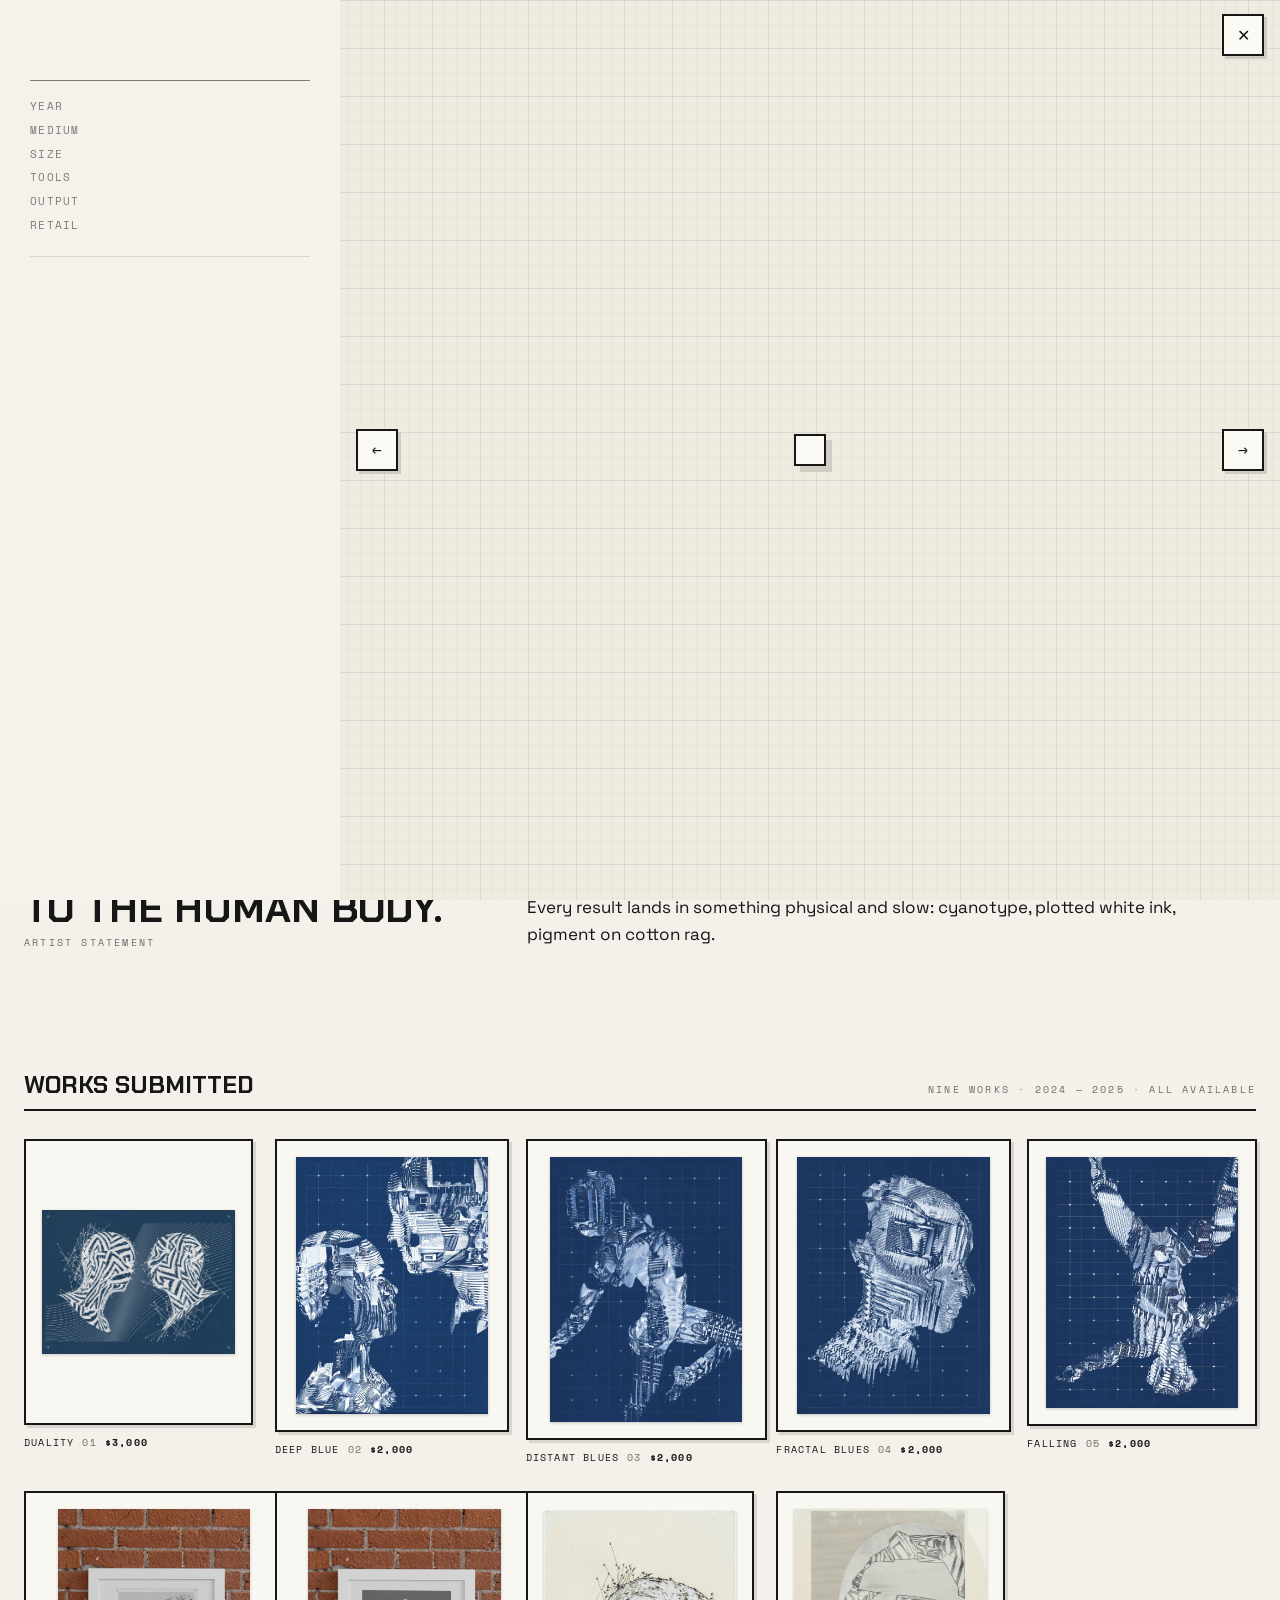
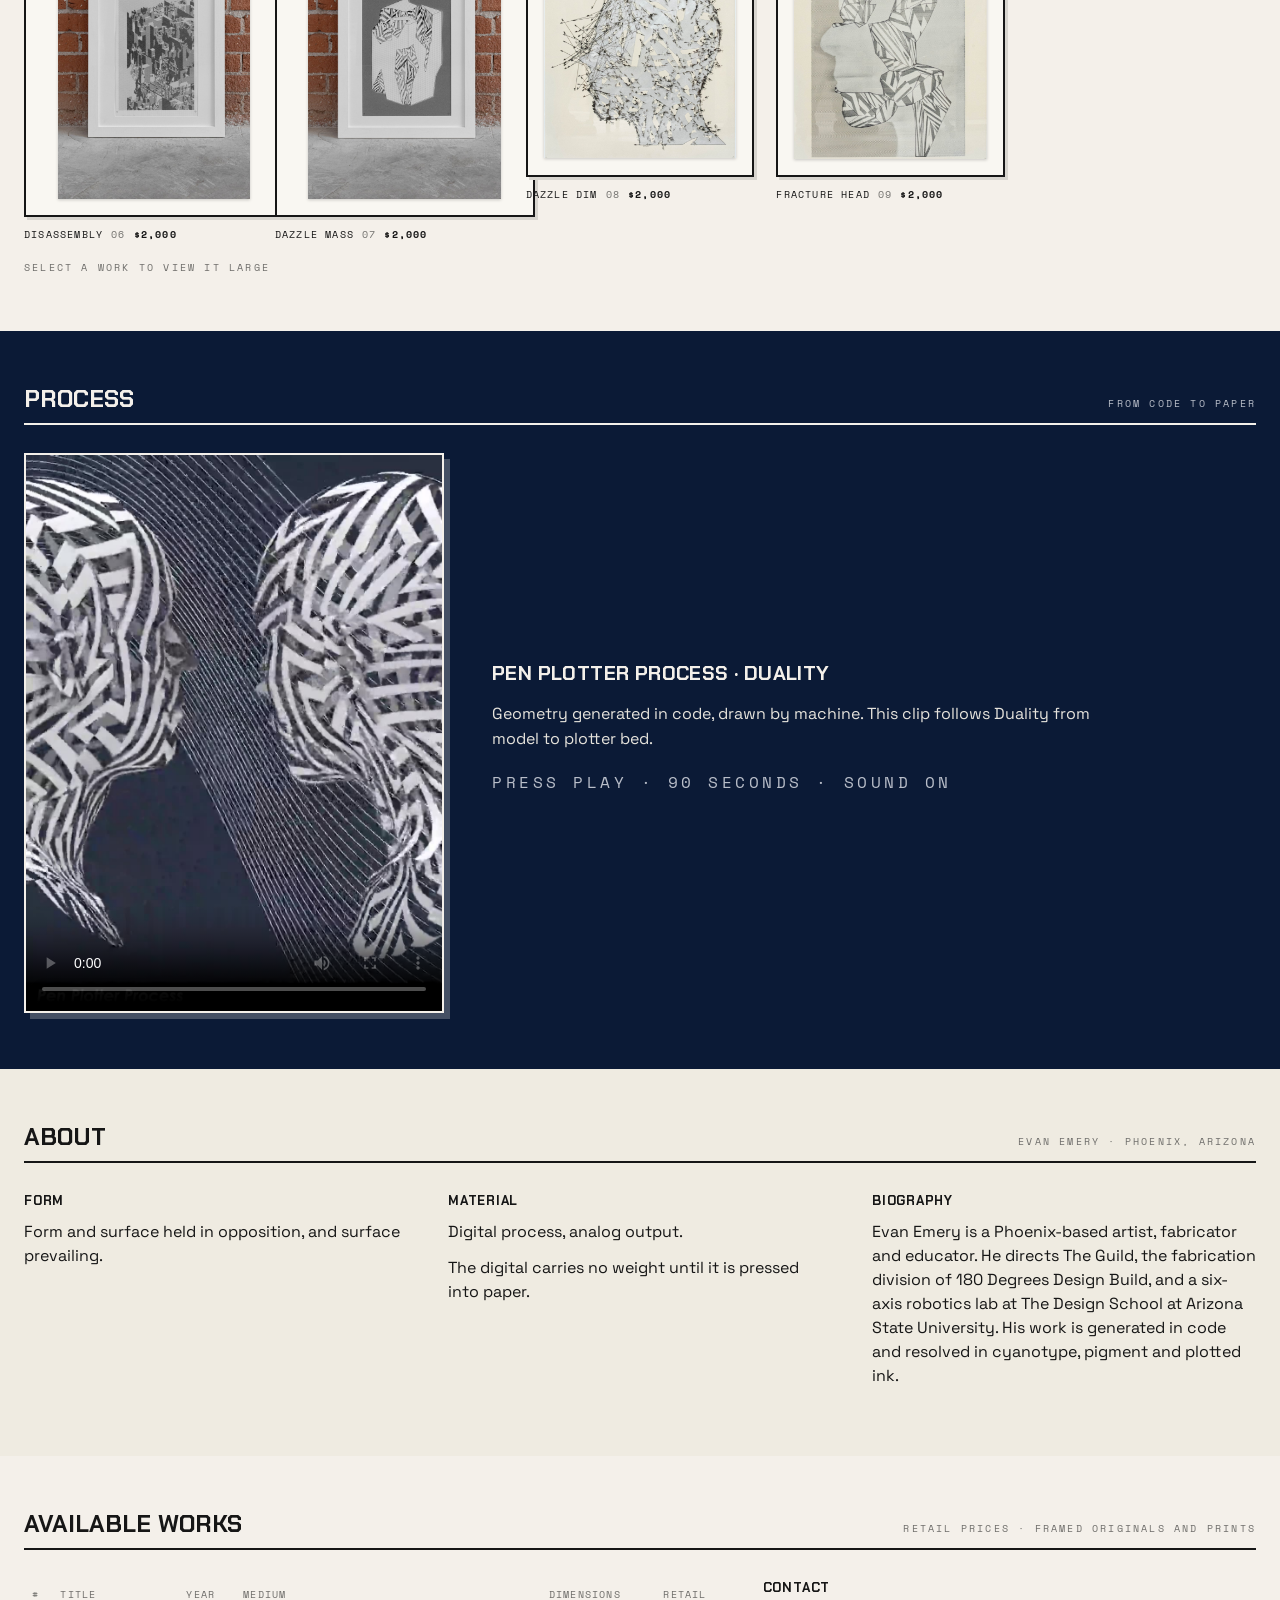
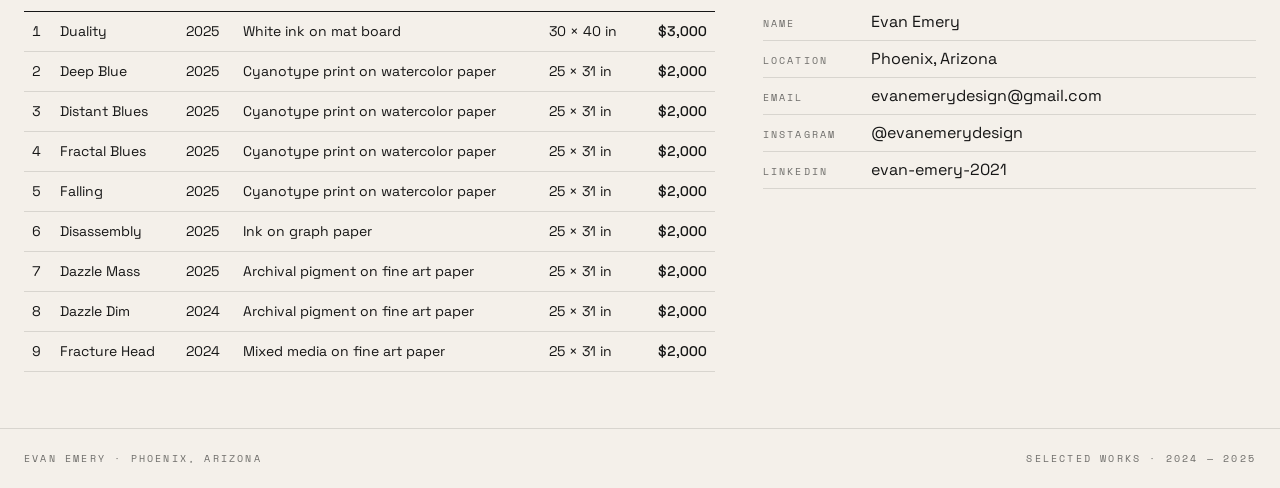
==== selected-works/index.html @ a319eb28 "Add selected works page Co-Authored-By: Claude Fable 5.1 <noreply@anthropic.com>" ====
<!DOCTYPE html><html lang="en"><head><meta charset="utf-8"><meta name="viewport" content="width=device-width, initial-scale=1, viewport-fit=cover">
<title>Evan Emery Selected Works</title>
<link rel="stylesheet" href="https://fonts.googleapis.com/css2?family=Chakra+Petch:wght@700&family=Space+Grotesk:wght@400;500&family=Space+Mono:wght@400;700&display=swap">
<style>
:root { --bg:#f4f0ea; --bg2:#efebe1; --card:#f9f7f2; --ink:#161616; --mute:#6f6e6b; --rule:#d8d5cf; --blue:#12305e; --blue2:#0b1a36; --paper:#faf9f4; }
* { box-sizing:border-box; }
html { scroll-behavior:smooth; }
body { margin:0; background:var(--bg); color:var(--ink); font-family:'Space Grotesk', system-ui, sans-serif; font-size:16px; line-height:1.5; }
@media (prefers-reduced-motion: reduce) { html { scroll-behavior:auto; } * { transition:none !important; animation:none !important; } }
.cp { font-family:'Chakra Petch', 'Arial Narrow', sans-serif; font-weight:700; }
.mono { font-family:'Space Mono', ui-monospace, monospace; }
.lab { font-family:'Space Mono', ui-monospace, monospace; font-size:10px; letter-spacing:.22em; text-transform:uppercase; color:var(--mute); }
a { color:inherit; }
button { font:inherit; color:inherit; }
/* nav */
.nav { position:sticky; top:env(safe-area-inset-top,0px); z-index:20; background:rgba(244,240,234,.92); backdrop-filter:blur(8px); border-bottom:1px solid var(--rule); }
.nav .in { max-width:1400px; margin:0 auto; padding:12px 24px; display:flex; justify-content:space-between; align-items:center; gap:16px; }
.nav .brand { font-size:15px; letter-spacing:-.01em; }
.nav ul { list-style:none; margin:0; padding:0; display:flex; gap:22px; }
.nav a { text-decoration:none; font-family:'Space Mono', monospace; font-size:10px; letter-spacing:.18em; text-transform:uppercase; color:var(--mute); }
.nav a:hover { color:var(--ink); }
/* hero */
.hero { position:relative; background:var(--blue2); color:#f4f0ea; min-height:520px; height:72vh; max-height:820px; overflow:hidden; }
.hero img { position:absolute; inset:0; width:100%; height:100%; object-fit:cover; object-position:center 30%; }
.hero .shade { position:absolute; inset:0; background:linear-gradient(to top, rgba(8,14,30,.92) 0%, rgba(8,14,30,.45) 40%, rgba(8,14,30,0) 70%), linear-gradient(to bottom, rgba(8,14,30,.6) 0%, rgba(8,14,30,0) 20%); }
.hero .in { position:absolute; left:0; right:0; bottom:0; max-width:1400px; margin:0 auto; padding:0 24px 40px; display:flex; justify-content:space-between; align-items:flex-end; gap:24px; flex-wrap:wrap; }
.hero h1 { margin:0; font-size:clamp(38px, 6.5vw, 76px); line-height:.94; letter-spacing:-.01em; text-wrap:balance; }
.hero .sub { margin-top:16px; font-family:'Space Mono', monospace; font-size:11px; letter-spacing:.26em; text-transform:uppercase; opacity:.85; }
.hero .tag { position:absolute; top:22px; left:24px; font-family:'Space Mono', monospace; font-size:10px; letter-spacing:.26em; text-transform:uppercase; opacity:.85; }
.hero .r { font-family:'Space Mono', monospace; font-size:11px; line-height:1.9; letter-spacing:.06em; opacity:.85; text-align:right; }
.hero .r a { text-decoration:none; }
/* brief */
.brief { padding-block:64px 56px; }
.brief .in { max-width:1400px; margin:0 auto; padding:0 24px; display:grid; grid-template-columns:minmax(0, 1fr) minmax(0, 1.6fr); gap:48px; align-items:start; }
@media (max-width:900px) { .brief .in { grid-template-columns:1fr; gap:20px; } }
.brief .lede { margin:0; font-family:'Chakra Petch', 'Arial Narrow', sans-serif; font-weight:700; font-size:clamp(26px, 3.2vw, 40px); line-height:1.05; text-transform:uppercase; text-wrap:balance; }
.brief .body p { margin:0 0 14px; font-size:17px; line-height:1.55; max-width:62ch; }
.brief .lab { margin-top:6px; }
/* sections */
.wrap { max-width:1400px; margin:0 auto; padding:0 24px; }
section.s { padding-block:56px; }
.hd { display:flex; justify-content:space-between; align-items:flex-end; gap:16px; border-bottom:2px solid var(--ink); padding-bottom:12px; margin-bottom:28px; flex-wrap:wrap; }
.hd h2 { margin:0; font-size:24px; line-height:1; text-transform:uppercase; }
/* gallery */
.grid { display:grid; grid-template-columns:repeat(5, 1fr); gap:26px 22px; }
@media (max-width:1100px) { .grid { grid-template-columns:repeat(3, 1fr); } }
@media (max-width:640px) { .grid { grid-template-columns:repeat(2, 1fr); gap:20px 14px; } }
.card { background:none; border:0; padding:0; text-align:left; cursor:pointer; display:flex; flex-direction:column; gap:10px; }
.card .box { aspect-ratio:4/5; background:var(--card); border:2px solid var(--ink); box-shadow:3px 3px 0 var(--rule); display:flex; align-items:center; justify-content:center; padding:7%; transition:transform .18s ease, box-shadow .18s ease; }
.card:hover .box, .card:focus-visible .box { transform:translate(-2px,-2px); box-shadow:6px 6px 0 var(--rule); }
.card:focus-visible { outline:2px solid var(--blue); outline-offset:4px; }
.card img { max-width:100%; max-height:100%; width:auto; height:auto; display:block; box-shadow:0 1px 3px rgba(0,0,0,.2); }
.card .cap { display:flex; gap:8px; align-items:baseline; font-family:'Space Mono', monospace; font-size:10px; letter-spacing:.12em; text-transform:uppercase; }
.card .cap .n { color:var(--mute); } .card .cap .p { margin-left:auto; font-weight:700; }
.hint { margin-top:18px; }
/* lightbox */
.lb { position:fixed; inset:0; z-index:50; background:var(--bg2); display:grid; grid-template-columns:340px 1fr; overflow:auto; }
.lb .bg { position:absolute; inset:0; pointer-events:none;
  background-image:linear-gradient(to right, rgba(0,0,0,.055) 1px, transparent 1px), linear-gradient(to bottom, rgba(0,0,0,.055) 1px, transparent 1px), linear-gradient(to right, rgba(0,0,0,.028) 1px, transparent 1px), linear-gradient(to bottom, rgba(0,0,0,.028) 1px, transparent 1px);
  background-size:48px 48px, 48px 48px, 12px 12px, 12px 12px; }
.lb .panel { position:relative; background:#f5f2ec; padding:calc(40px + env(safe-area-inset-top,0px)) 30px 40px; min-height:100%; }
.lb .num { font-family:'Space Mono', monospace; font-size:10px; letter-spacing:.12em; color:#5d5d5d; }
.lb h3 { margin:28px 0 0; font-size:30px; line-height:1; text-transform:uppercase; padding-bottom:12px; border-bottom:1px solid #7d7c79; }
.lb dl { margin:18px 0 0; display:grid; grid-template-columns:96px 1fr; row-gap:8px; font-family:'Space Mono', monospace; font-size:10.5px; line-height:1.5; }
.lb dt { color:#7b7b79; letter-spacing:.12em; text-transform:uppercase; } .lb dd { margin:0; } .lb dd.price { font-weight:700; }
.lb .desc { margin-top:22px; padding-top:18px; border-top:1px solid var(--rule); font-size:14.5px; line-height:1.55; color:#2a2a2a; }
.lb .desc p { margin:0 0 8px; }
.lb .stage { position:relative; display:flex; align-items:center; justify-content:center; padding:40px 24px; min-height:100vh; }
.lb .frame { background:var(--paper); border:2px solid var(--ink); padding:14px; box-shadow:6px 6px 0 #cfccc3; max-width:100%; }
.lb .frame img { display:block; max-height:calc(100vh - 110px); max-width:100%; width:auto; height:auto; }
.lb .ctl { position:fixed; top:calc(14px + env(safe-area-inset-top,0px)); right:16px; display:flex; gap:8px; z-index:2; }
.lb .ctl button, .lb .arrow { background:var(--paper); border:2px solid var(--ink); box-shadow:3px 3px 0 #cfccc3; width:42px; height:42px; cursor:pointer; font-family:'Space Mono', monospace; font-size:16px; display:flex; align-items:center; justify-content:center; }
.lb .ctl button:hover, .lb .arrow:hover { transform:translate(-1px,-1px); box-shadow:4px 4px 0 #cfccc3; }
.lb .ctl button:focus-visible, .lb .arrow:focus-visible { outline:2px solid var(--blue); outline-offset:3px; }
.lb .arrow { position:fixed; top:50%; transform:translateY(-50%); z-index:2; }
.lb .arrow.prev { left:356px; } .lb .arrow.next { right:16px; }
@media (max-width:900px) {
  .lb { grid-template-columns:1fr; }
  .lb .panel { order:2; min-height:0; padding-top:28px; }
  .lb .stage { order:1; min-height:0; padding:calc(70px + env(safe-area-inset-top,0px)) 16px 24px; }
  .lb .frame img { max-height:70vh; }
  .lb .arrow.prev { left:16px; } .lb .arrow { top:auto; bottom:calc(16px + env(safe-area-inset-bottom,0px)); transform:none; }
}
/* process */
.proc { display:grid; grid-template-columns:minmax(260px, 420px) 1fr; gap:48px; align-items:center; }
@media (max-width:800px) { .proc { grid-template-columns:1fr; gap:28px; } }
.vid { background:#0b1a36; border:2px solid #f4f0ea; box-shadow:6px 6px 0 rgba(244,240,234,.25); aspect-ratio:3/4; max-width:100%; }
.vid video { display:block; width:100%; height:100%; object-fit:cover; background:#000; }
.ptxt { max-width:60ch; }
.ptxt h3 { margin:0 0 14px; font-size:20px; text-transform:uppercase; letter-spacing:.02em; }
.ptxt p { margin:0 0 12px; font-size:16px; line-height:1.55; color:#e6e3dc; }
/* statement */
.cols { display:grid; grid-template-columns:repeat(3, 1fr); gap:40px; }
@media (max-width:900px) { .cols { grid-template-columns:1fr; gap:8px; } }
.cols p { margin:0 0 12px; max-width:62ch; }
.cols h3 { margin:22px 0 10px; font-size:13px; letter-spacing:.06em; text-transform:uppercase; }
/* list */
.two { display:grid; grid-template-columns:1.4fr 1fr; gap:48px; align-items:start; }
@media (max-width:900px) { .two { grid-template-columns:1fr; } }
.tw { overflow-x:auto; }
table { width:100%; border-collapse:collapse; font-size:14px; min-width:560px; }
th, td { text-align:left; padding:9px 8px; border-bottom:1px solid var(--rule); vertical-align:top; }
th { font-family:'Space Mono', monospace; font-size:10px; letter-spacing:.12em; text-transform:uppercase; color:var(--mute); border-bottom:1px solid var(--ink); font-weight:400; }
td:last-child, th:last-child, td:first-child { font-variant-numeric:tabular-nums; }
td:last-child, th:last-child { text-align:right; white-space:nowrap; font-weight:500; }
.total { margin-top:14px; font-family:'Space Mono', monospace; font-size:11px; }
.contact div { display:flex; gap:12px; align-items:baseline; padding:6px 0; border-bottom:1px solid var(--rule); }
.contact .k { flex:0 0 96px; }
.contact a { text-decoration:none; } .contact a:hover { text-decoration:underline; }
.contact h3 { margin:0 0 6px; font-size:13px; letter-spacing:.06em; text-transform:uppercase; }
footer { border-top:1px solid var(--rule); }
footer .in { max-width:1400px; margin:0 auto; padding:22px 24px; display:flex; justify-content:space-between; gap:12px; flex-wrap:wrap; }
</style></head><body>

<nav class="nav"><div class="in"><span class="brand cp">EVAN EMERY</span>
<ul><li><a href="#works">Works</a></li><li><a href="#process">Process</a></li><li><a href="#about">About</a></li><li><a href="#list">Available works</a></li><li><a href="#list">Contact</a></li></ul></div></nav>

<header class="hero">
  <img src="img/deep-blue.jpg" alt="Deep Blue, cyanotype print, 2025"><div class="shade"></div>
  <div class="in">
    <div><h1 class="cp">EVAN EMERY<br>SELECTED WORKS</h1><div class="sub">Human &nbsp;×&nbsp; Machine &nbsp;·&nbsp; Nine works &nbsp;·&nbsp; 2024 — 2025</div></div>
    <div class="r">Phoenix, Arizona<br><a href="https://www.instagram.com/evanemerydesign/">@evanemerydesign</a></div>
  </div>
</header>

<section class="brief" id="statement"><div class="in">
  <div><p class="lede">My work applies the instruments of architecture to the human body.</p><div class="lab">Artist statement</div></div>
  <div class="body"><p>Height fields, isometric projection, point clouds, the surveyor's annotation: the conventions we use to describe buildings and terrain, turned toward a face.</p><p>I write the system that finds the pattern. The mathematics acts on its own terms, and the human body is the surface it acts upon.</p><p>Every result lands in something physical and slow: cyanotype, plotted white ink, pigment on cotton rag.</p></div>
</div></section>

<section class="s" id="works"><div class="wrap">
  <div class="hd"><h2 class="cp">Works submitted</h2><span class="lab">Nine works · 2024 — 2025 · all available</span></div>
  <div class="grid">
<button class="card" data-i="0" aria-label="Open Duality">
  <div class="box"><img src="img/duality.jpg" alt="Duality" loading="eager"></div>
  <div class="cap"><span class="t">Duality</span><span class="n">01</span><span class="p">$3,000</span></div>
</button>
<button class="card" data-i="1" aria-label="Open Deep Blue">
  <div class="box"><img src="img/deep-blue.jpg" alt="Deep Blue" loading="eager"></div>
  <div class="cap"><span class="t">Deep Blue</span><span class="n">02</span><span class="p">$2,000</span></div>
</button>
<button class="card" data-i="2" aria-label="Open Distant Blues">
  <div class="box"><img src="img/distant-blues.jpg" alt="Distant Blues" loading="eager"></div>
  <div class="cap"><span class="t">Distant Blues</span><span class="n">03</span><span class="p">$2,000</span></div>
</button>
<button class="card" data-i="3" aria-label="Open Fractal Blues">
  <div class="box"><img src="img/fractal-blues.jpg" alt="Fractal Blues" loading="eager"></div>
  <div class="cap"><span class="t">Fractal Blues</span><span class="n">04</span><span class="p">$2,000</span></div>
</button>
<button class="card" data-i="4" aria-label="Open Falling">
  <div class="box"><img src="img/falling.jpg" alt="Falling" loading="eager"></div>
  <div class="cap"><span class="t">Falling</span><span class="n">05</span><span class="p">$2,000</span></div>
</button>
<button class="card" data-i="5" aria-label="Open Disassembly">
  <div class="box"><img src="img/disassembly.jpg" alt="Disassembly" loading="lazy"></div>
  <div class="cap"><span class="t">Disassembly</span><span class="n">06</span><span class="p">$2,000</span></div>
</button>
<button class="card" data-i="6" aria-label="Open Dazzle Mass">
  <div class="box"><img src="img/dazzle-mass.jpg" alt="Dazzle Mass" loading="lazy"></div>
  <div class="cap"><span class="t">Dazzle Mass</span><span class="n">07</span><span class="p">$2,000</span></div>
</button>
<button class="card" data-i="7" aria-label="Open Dazzle Dim">
  <div class="box"><img src="img/dazzle-dim.jpg" alt="Dazzle Dim" loading="lazy"></div>
  <div class="cap"><span class="t">Dazzle Dim</span><span class="n">08</span><span class="p">$2,000</span></div>
</button>
<button class="card" data-i="8" aria-label="Open Fracture Head">
  <div class="box"><img src="img/fracture-head.jpg" alt="Fracture Head" loading="lazy"></div>
  <div class="cap"><span class="t">Fracture Head</span><span class="n">09</span><span class="p">$2,000</span></div>
</button>
  </div>
  <div class="hint lab">Select a work to view it large</div>
</div></section>

<section class="s" id="process" style="background:var(--blue2); color:#f4f0ea"><div class="wrap">
  <div class="hd" style="border-color:#f4f0ea"><h2 class="cp">Process</h2><span class="lab" style="color:#b9bec9">From code to paper</span></div>
  <div class="proc">
    <div class="vid"><video id="btsVideo" src="bts.mp4" poster="img/bts-poster.jpg" controls playsinline preload="metadata"></video></div>
    <div class="ptxt">
      <h3 class="cp">Pen plotter process · Duality</h3>
      <p>Geometry generated in code, drawn by machine. This clip follows Duality from model to plotter bed.</p>
      <p class="lab" style="color:#b9bec9; margin-top:18px">Press play · 90 seconds · sound on</p>
    </div>
  </div>
</div></section>

<section class="s" id="about" style="background:var(--bg2)"><div class="wrap">
  <div class="hd"><h2 class="cp">About</h2><span class="lab">Evan Emery · Phoenix, Arizona</span></div>
  <div class="cols"><div><h3 class="cp" style="margin-top:0">Form</h3><p>Form and surface held in opposition, and surface prevailing.</p></div><div><h3 class="cp" style="margin-top:0">Material</h3><p>Digital process, analog output.</p><p>The digital carries no weight until it is pressed into paper.</p></div><div><h3 class="cp" style="margin-top:0">Biography</h3><p>Evan Emery is a Phoenix-based artist, fabricator and educator. He directs The Guild, the fabrication division of 180 Degrees Design Build, and a six-axis robotics lab at The Design School at Arizona State University. His work is generated in code and resolved in cyanotype, pigment and plotted ink.</p></div></div>
</div></section>

<section class="s" id="list"><div class="wrap">
  <div class="hd"><h2 class="cp">Available works</h2><span class="lab">Retail prices · framed originals and prints</span></div>
  <div class="two">
    <div><div class="tw"><table><thead><tr><th>#</th><th>Title</th><th>Year</th><th>Medium</th><th>Dimensions</th><th>Retail</th></tr></thead><tbody><tr><td>1</td><td>Duality</td><td>2025</td><td>White ink on mat board</td><td>30 × 40 in</td><td>$3,000</td></tr><tr><td>2</td><td>Deep Blue</td><td>2025</td><td>Cyanotype print on watercolor paper</td><td>25 × 31 in</td><td>$2,000</td></tr><tr><td>3</td><td>Distant Blues</td><td>2025</td><td>Cyanotype print on watercolor paper</td><td>25 × 31 in</td><td>$2,000</td></tr><tr><td>4</td><td>Fractal Blues</td><td>2025</td><td>Cyanotype print on watercolor paper</td><td>25 × 31 in</td><td>$2,000</td></tr><tr><td>5</td><td>Falling</td><td>2025</td><td>Cyanotype print on watercolor paper</td><td>25 × 31 in</td><td>$2,000</td></tr><tr><td>6</td><td>Disassembly</td><td>2025</td><td>Ink on graph paper</td><td>25 × 31 in</td><td>$2,000</td></tr><tr><td>7</td><td>Dazzle Mass</td><td>2025</td><td>Archival pigment on fine art paper</td><td>25 × 31 in</td><td>$2,000</td></tr><tr><td>8</td><td>Dazzle Dim</td><td>2024</td><td>Archival pigment on fine art paper</td><td>25 × 31 in</td><td>$2,000</td></tr><tr><td>9</td><td>Fracture Head</td><td>2024</td><td>Mixed media on fine art paper</td><td>25 × 31 in</td><td>$2,000</td></tr></tbody></table></div>
      </div>
    <div class="contact"><h3 class="cp">Contact</h3>
      <div><span class="k lab">Name</span><span>Evan Emery</span></div>
      <div><span class="k lab">Location</span><span>Phoenix, Arizona</span></div>
      <div><span class="k lab">Email</span><a href="mailto:evanemerydesign@gmail.com">evanemerydesign@gmail.com</a></div>
      <div><span class="k lab">Instagram</span><a href="https://www.instagram.com/evanemerydesign/">@evanemerydesign</a></div>
      <div><span class="k lab">LinkedIn</span><a href="https://www.linkedin.com/in/evan-emery-2021/">evan-emery-2021</a></div>
    </div>
  </div>
</div></section>

<footer><div class="in"><span class="lab">Evan Emery · Phoenix, Arizona</span><span class="lab">Selected works · 2024 — 2025</span></div></footer>

<div class="lb" id="lb" hidden role="dialog" aria-modal="true" aria-label="Work detail">
  <div class="bg"></div>
  <div class="panel"><div class="num" id="lbNum"></div><h3 class="cp" id="lbTitle"></h3>
    <dl><dt>Year</dt><dd id="lbYear"></dd><dt>Medium</dt><dd id="lbMedium"></dd><dt>Size</dt><dd id="lbSize"></dd><dt>Tools</dt><dd id="lbTools"></dd><dt>Output</dt><dd id="lbOut"></dd><dt>Retail</dt><dd class="price" id="lbPrice"></dd></dl>
    <div class="desc" id="lbDesc"></div></div>
  <div class="stage"><div class="frame"><img id="lbImg" src="" alt=""></div></div>
  <div class="ctl"><button type="button" id="lbClose" aria-label="Close">✕</button></div>
  <button type="button" class="arrow prev" id="lbPrev" aria-label="Previous work">←</button>
  <button type="button" class="arrow next" id="lbNext" aria-label="Next work">→</button>
</div>

<script>
const WORKS = [{"id": "duality", "title": "Duality", "year": "2025", "medium": "White ink on mat board", "size": "30 \u00d7 40 in", "price": "$3,000", "tools": "Rhino \u00b7 Grasshopper", "out": "CNC pen plotter", "wide": true, "desc": "<p>Linework and a point cloud read the same head and disagree. 1,904 nodes in white ink by plotter.</p>"}, {"id": "deep-blue", "title": "Deep Blue", "year": "2025", "medium": "Cyanotype print on watercolor paper", "size": "25 \u00d7 31 in", "price": "$2,000", "tools": "Octane Render \u00b7 Vectron \u00b7 C4D", "out": "Cyanotype", "wide": false, "desc": "<p>Two heads pushed forward out of fractal geometry. Exposed in cyanotype, the blueprint's own chemistry.</p>"}, {"id": "distant-blues", "title": "Distant Blues", "year": "2025", "medium": "Cyanotype print on watercolor paper", "size": "25 \u00d7 31 in", "price": "$2,000", "tools": "Octane Render \u00b7 Vectron \u00b7 C4D", "out": "Cyanotype", "wide": false, "desc": "<p>A figure raised out of a height field until the body reads as terrain.</p>"}, {"id": "fractal-blues", "title": "Fractal Blues", "year": "2025", "medium": "Cyanotype print on watercolor paper", "size": "25 \u00d7 31 in", "price": "$2,000", "tools": "Octane Render \u00b7 Vectron \u00b7 C4D", "out": "Cyanotype", "wide": false, "desc": "<p>Recursive displacement folds the profile into itself, self-similar at every scale.</p>"}, {"id": "falling", "title": "Falling", "year": "2025", "medium": "Cyanotype print on watercolor paper", "size": "25 \u00d7 31 in", "price": "$2,000", "tools": "Octane Render \u00b7 Vectron \u00b7 C4D", "out": "Cyanotype", "wide": false, "desc": "<p>A figure mid-descent, extruded and inverted so the mass unspools downward.</p>"}, {"id": "disassembly", "title": "Disassembly", "year": "2025", "medium": "Ink on graph paper", "size": "25 \u00d7 31 in", "price": "$2,000", "tools": "Rhino \u00b7 Grasshopper \u00b7 DrawingBot v3", "out": "CNC pen plotter", "wide": false, "desc": "<p>An isometric mass drawn block by block on graph paper, shaking loose as it is drawn.</p>"}, {"id": "dazzle-mass", "title": "Dazzle Mass", "year": "2025", "medium": "Archival pigment on fine art paper", "size": "25 \u00d7 31 in", "price": "$2,000", "tools": "Rhino \u00b7 Grasshopper \u00b7 Blender", "out": "Archival inkjet", "wide": false, "desc": "<p>A gridded volume carved into a figure, dazzle pattern flashing where the form breaks.</p>"}, {"id": "dazzle-dim", "title": "Dazzle Dim", "year": "2024", "medium": "Archival pigment on fine art paper", "size": "25 \u00d7 31 in", "price": "$2,000", "tools": "Rhino \u00b7 Grasshopper", "out": "CNC pen plotter", "wide": false, "desc": "<p>A portrait resolved from 4,120 vector arrows. No contour, no edge, only the field.</p>"}, {"id": "fracture-head", "title": "Fracture Head", "year": "2024", "medium": "Mixed media on fine art paper", "size": "25 \u00d7 31 in", "price": "$2,000", "tools": "Rhino \u00b7 Grasshopper \u00b7 Blender \u00b7 DrawingBot v3", "out": "Spray paint \u00b7 CNC pen plotter", "wide": false, "desc": "<p>A faceted profile split along an algorithmic seam, pressed into paper with spray paint and plotter ink.</p>"}];
const lb = document.getElementById('lb'); let cur = 0, lastFocus = null;
const $ = id => document.getElementById(id);
function show(i) {
  cur = (i + WORKS.length) % WORKS.length; const w = WORKS[cur];
  $('lbNum').textContent = String(cur+1).padStart(2,'0') + ' / ' + String(WORKS.length).padStart(2,'0');
  $('lbTitle').textContent = w.title; $('lbYear').textContent = w.year; $('lbMedium').textContent = w.medium;
  $('lbSize').textContent = w.size; $('lbTools').textContent = w.tools; $('lbOut').textContent = w.out; $('lbPrice').textContent = w.price;
  $('lbDesc').innerHTML = w.desc; const im = $('lbImg'); im.src = 'img/' + w.id + '.jpg'; im.alt = w.title;
  lb.scrollTop = 0;
}
function open(i) { lastFocus = document.activeElement; show(i); lb.hidden = false; document.body.style.overflow = 'hidden'; $('lbClose').focus(); }
function close() { lb.hidden = true; document.body.style.overflow = ''; if (lastFocus) lastFocus.focus(); }
document.querySelectorAll('.card').forEach(c => c.addEventListener('click', () => open(+c.dataset.i)));
$('lbClose').addEventListener('click', close);
$('lbPrev').addEventListener('click', () => show(cur-1));
$('lbNext').addEventListener('click', () => show(cur+1));
document.addEventListener('keydown', e => { if (lb.hidden) return; if (e.key === 'Escape') close(); if (e.key === 'ArrowLeft') show(cur-1); if (e.key === 'ArrowRight') show(cur+1); });
let tx = null; lb.addEventListener('touchstart', e => tx = e.touches[0].clientX, {passive:true});
lb.addEventListener('touchend', e => { if (tx === null) return; const dx = e.changedTouches[0].clientX - tx; if (Math.abs(dx) > 60) show(cur + (dx < 0 ? 1 : -1)); tx = null; });
</script>

</body></html>
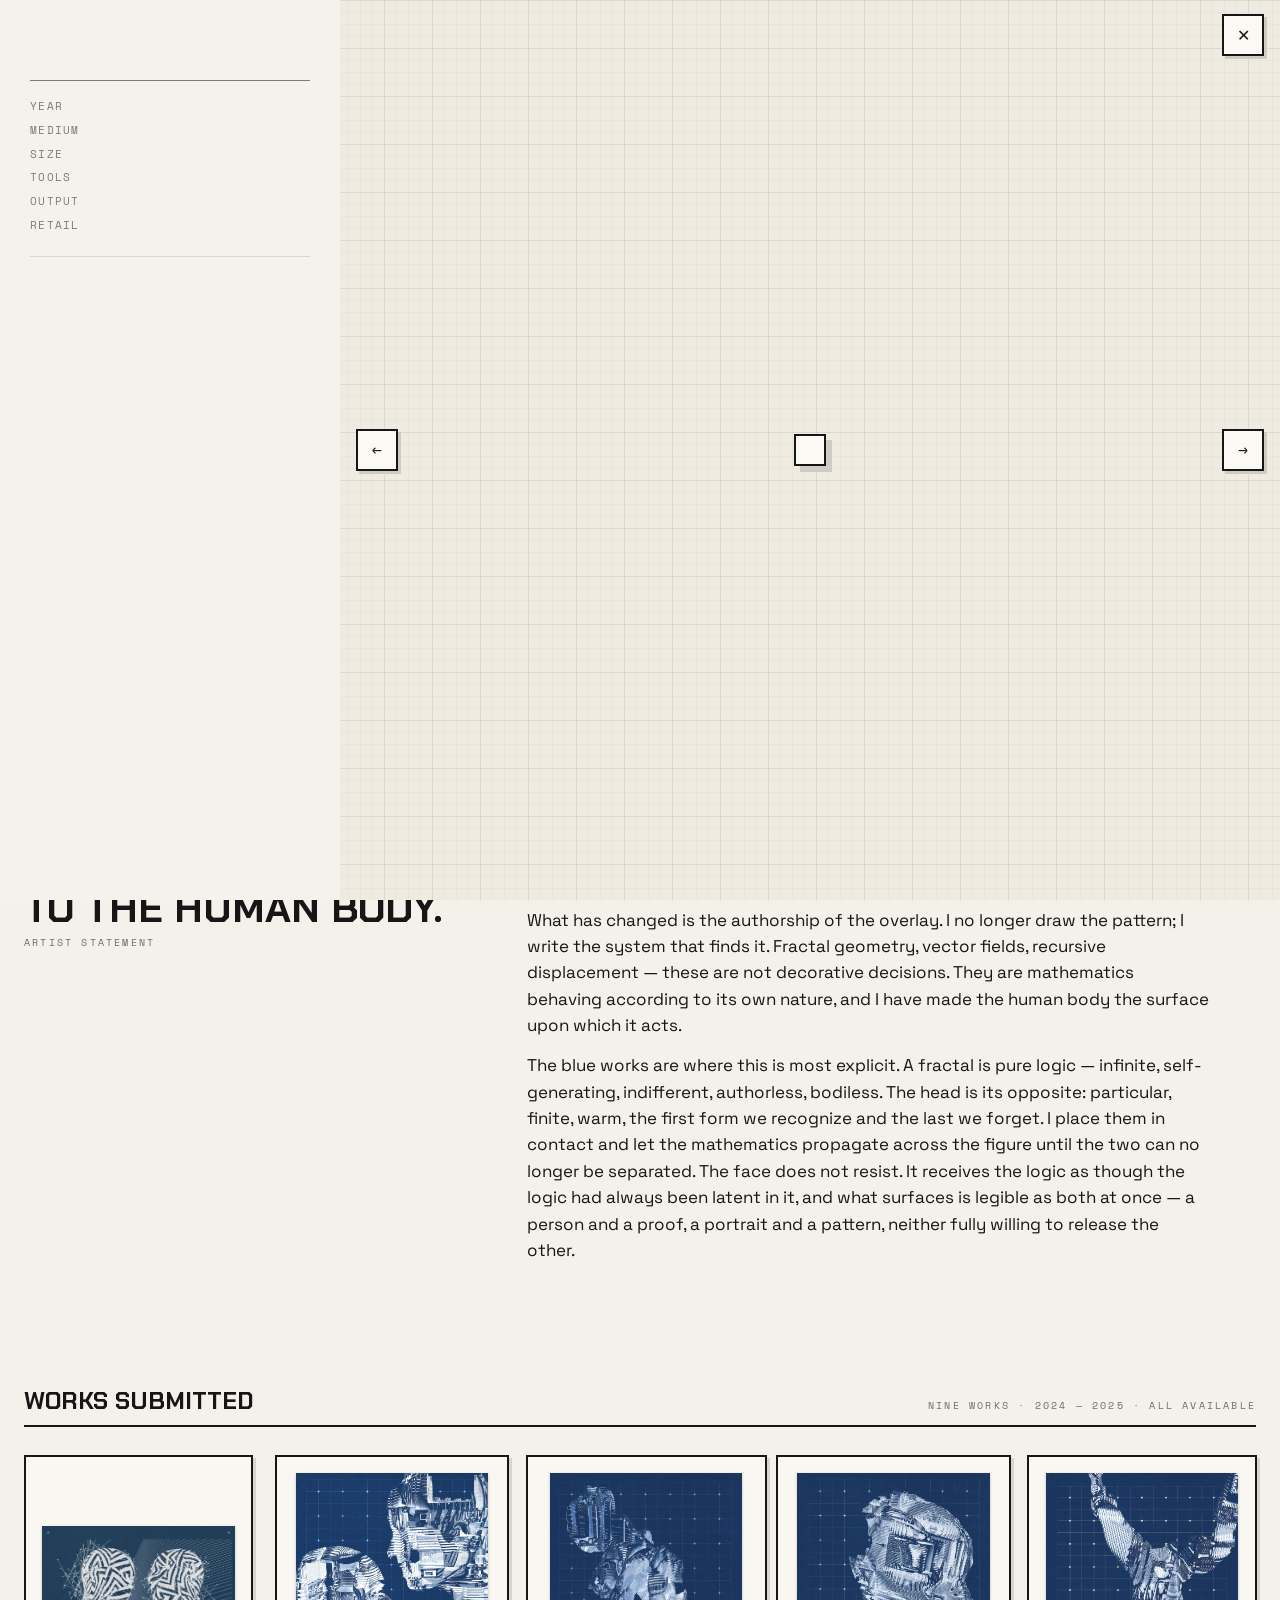
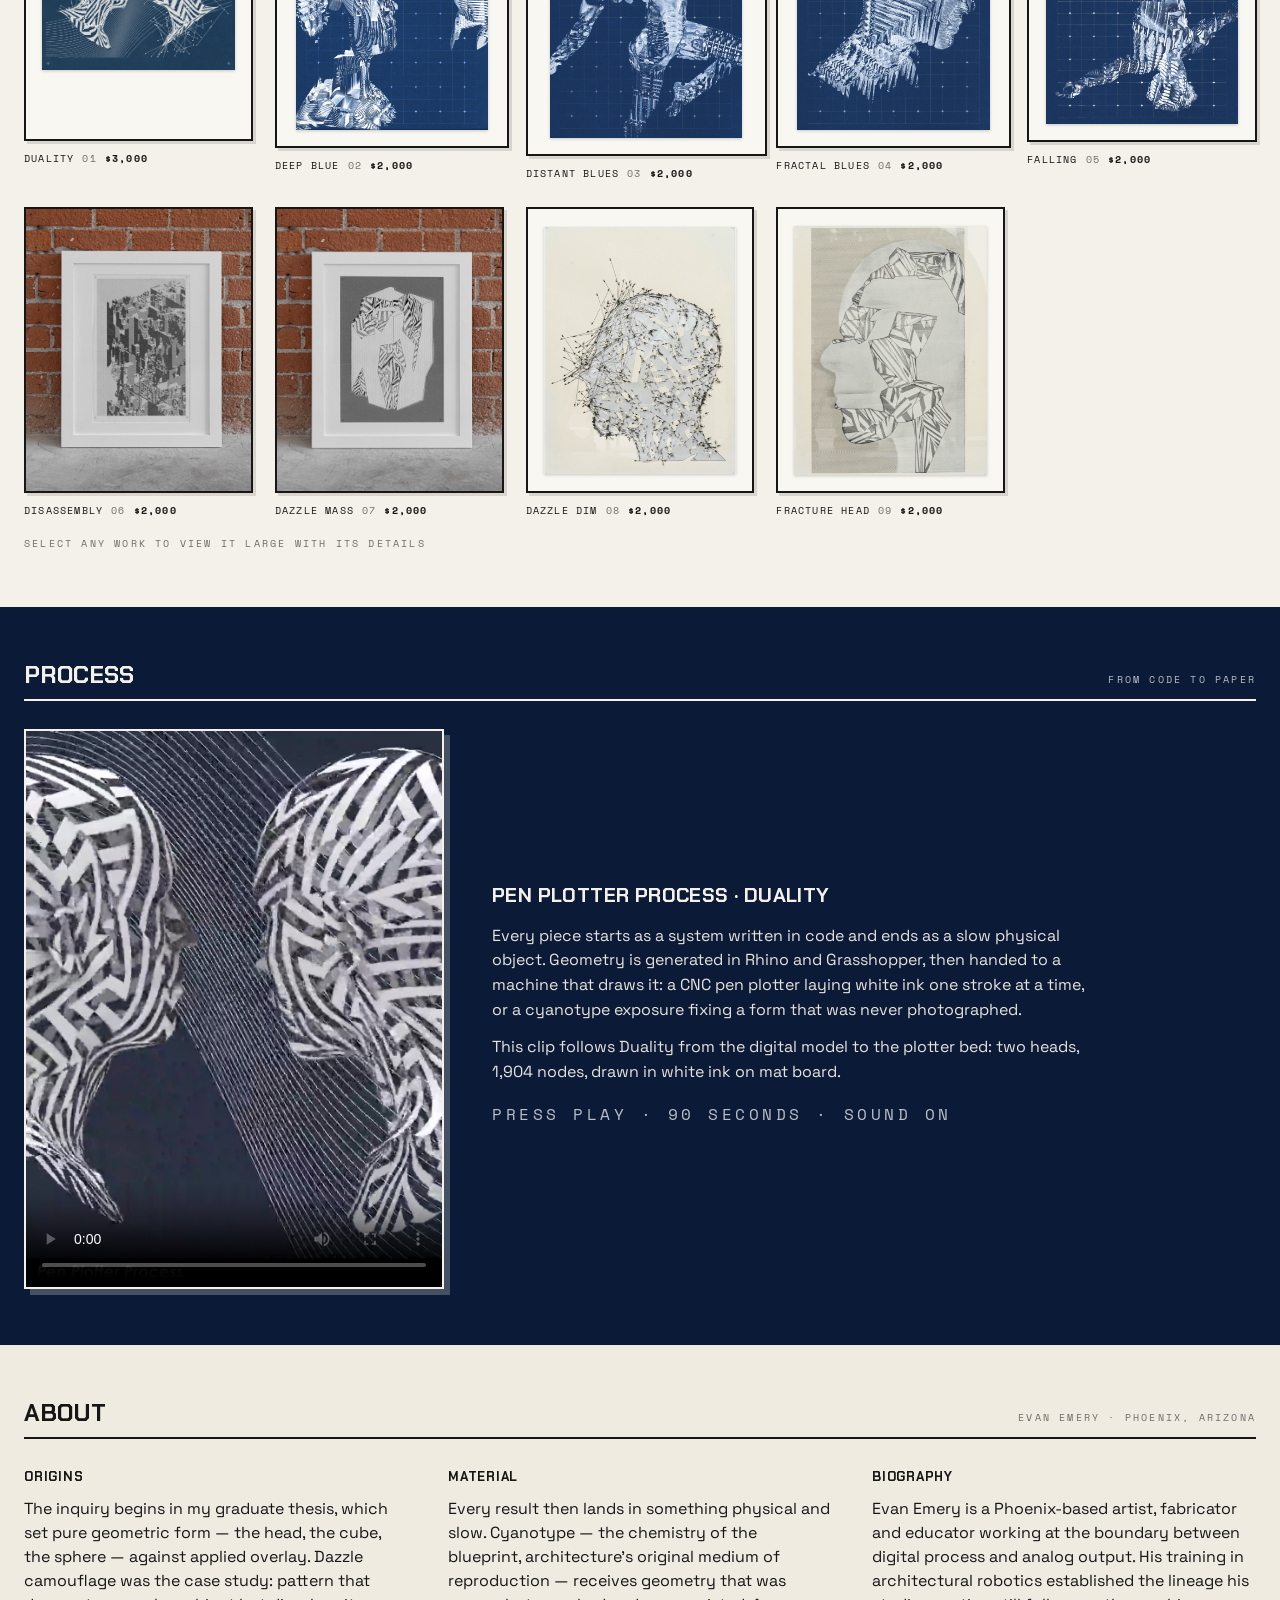
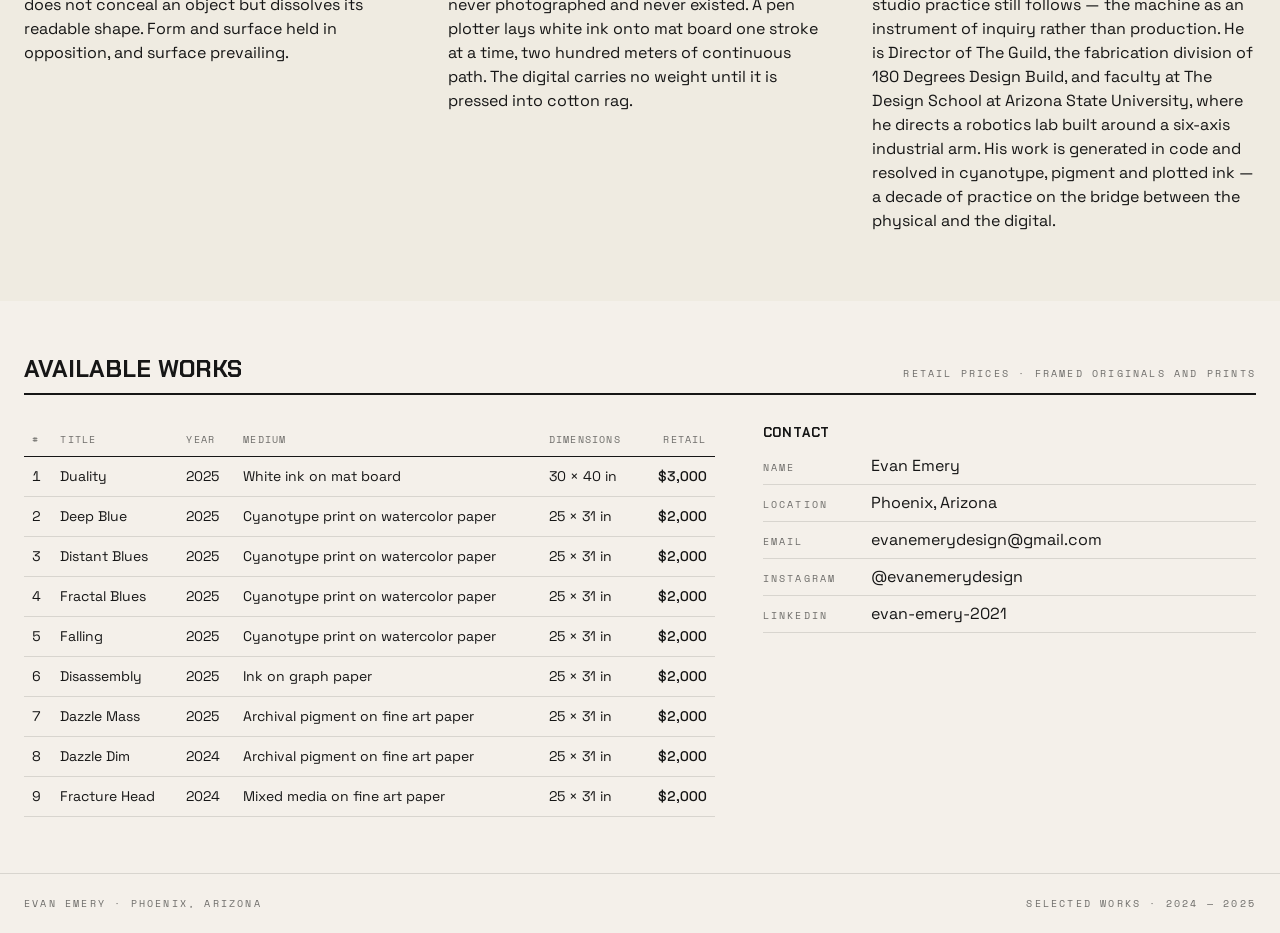
==== commit 8e872c4a: "Restore full copy, unframed photos for photographed works Co-Authored-By: Claude Fable 5.1 <noreply@" ====
--- a/selected-works/index.html
+++ b/selected-works/index.html
@@ -52,6 +52,9 @@
 .card img { max-width:100%; max-height:100%; width:auto; height:auto; display:block; box-shadow:0 1px 3px rgba(0,0,0,.2); }
 .card .cap { display:flex; gap:8px; align-items:baseline; font-family:'Space Mono', monospace; font-size:10px; letter-spacing:.12em; text-transform:uppercase; }
 .card .cap .n { color:var(--mute); } .card .cap .p { margin-left:auto; font-weight:700; }
+.card.photo .box { padding:0; overflow:hidden; }
+.card.photo img { width:100%; height:100%; object-fit:cover; box-shadow:none; }
+.lb .frame.raw { background:none; border:0; padding:0; box-shadow:6px 6px 0 #cfccc3; }
 .hint { margin-top:18px; }
 /* lightbox */
 .lb { position:fixed; inset:0; z-index:50; background:var(--bg2); display:grid; grid-template-columns:340px 1fr; overflow:auto; }
@@ -125,7 +128,7 @@
 
 <section class="brief" id="statement"><div class="in">
   <div><p class="lede">My work applies the instruments of architecture to the human body.</p><div class="lab">Artist statement</div></div>
-  <div class="body"><p>Height fields, isometric projection, point clouds, the surveyor's annotation: the conventions we use to describe buildings and terrain, turned toward a face.</p><p>I write the system that finds the pattern. The mathematics acts on its own terms, and the human body is the surface it acts upon.</p><p>Every result lands in something physical and slow: cyanotype, plotted white ink, pigment on cotton rag.</p></div>
+  <div class="body"><p>Height fields, isometric projection, voxel decomposition, point clouds, the surveyor's annotation — these are the conventions by which we describe buildings and terrain. I turn them toward a face. What returns is a body read as site: a head that behaves as topography, a figure that resolves into coordinates, a torso disassembled block by block across graph paper.</p><p>What has changed is the authorship of the overlay. I no longer draw the pattern; I write the system that finds it. Fractal geometry, vector fields, recursive displacement — these are not decorative decisions. They are mathematics behaving according to its own nature, and I have made the human body the surface upon which it acts.</p><p>The blue works are where this is most explicit. A fractal is pure logic — infinite, self-generating, indifferent, authorless, bodiless. The head is its opposite: particular, finite, warm, the first form we recognize and the last we forget. I place them in contact and let the mathematics propagate across the figure until the two can no longer be separated. The face does not resist. It receives the logic as though the logic had always been latent in it, and what surfaces is legible as both at once — a person and a proof, a portrait and a pattern, neither fully willing to release the other.</p></div>
 </div></section>
 
 <section class="s" id="works"><div class="wrap">
@@ -151,11 +154,11 @@
   <div class="box"><img src="img/falling.jpg" alt="Falling" loading="eager"></div>
   <div class="cap"><span class="t">Falling</span><span class="n">05</span><span class="p">$2,000</span></div>
 </button>
-<button class="card" data-i="5" aria-label="Open Disassembly">
+<button class="card photo" data-i="5" aria-label="Open Disassembly">
   <div class="box"><img src="img/disassembly.jpg" alt="Disassembly" loading="lazy"></div>
   <div class="cap"><span class="t">Disassembly</span><span class="n">06</span><span class="p">$2,000</span></div>
 </button>
-<button class="card" data-i="6" aria-label="Open Dazzle Mass">
+<button class="card photo" data-i="6" aria-label="Open Dazzle Mass">
   <div class="box"><img src="img/dazzle-mass.jpg" alt="Dazzle Mass" loading="lazy"></div>
   <div class="cap"><span class="t">Dazzle Mass</span><span class="n">07</span><span class="p">$2,000</span></div>
 </button>
@@ -168,7 +171,7 @@
   <div class="cap"><span class="t">Fracture Head</span><span class="n">09</span><span class="p">$2,000</span></div>
 </button>
   </div>
-  <div class="hint lab">Select a work to view it large</div>
+  <div class="hint lab">Select any work to view it large with its details</div>
 </div></section>
 
 <section class="s" id="process" style="background:var(--blue2); color:#f4f0ea"><div class="wrap">
@@ -177,7 +180,8 @@
     <div class="vid"><video id="btsVideo" src="bts.mp4" poster="img/bts-poster.jpg" controls playsinline preload="metadata"></video></div>
     <div class="ptxt">
       <h3 class="cp">Pen plotter process · Duality</h3>
-      <p>Geometry generated in code, drawn by machine. This clip follows Duality from model to plotter bed.</p>
+      <p>Every piece starts as a system written in code and ends as a slow physical object. Geometry is generated in Rhino and Grasshopper, then handed to a machine that draws it: a CNC pen plotter laying white ink one stroke at a time, or a cyanotype exposure fixing a form that was never photographed.</p>
+      <p>This clip follows Duality from the digital model to the plotter bed: two heads, 1,904 nodes, drawn in white ink on mat board.</p>
       <p class="lab" style="color:#b9bec9; margin-top:18px">Press play · 90 seconds · sound on</p>
     </div>
   </div>
@@ -185,7 +189,7 @@
 
 <section class="s" id="about" style="background:var(--bg2)"><div class="wrap">
   <div class="hd"><h2 class="cp">About</h2><span class="lab">Evan Emery · Phoenix, Arizona</span></div>
-  <div class="cols"><div><h3 class="cp" style="margin-top:0">Form</h3><p>Form and surface held in opposition, and surface prevailing.</p></div><div><h3 class="cp" style="margin-top:0">Material</h3><p>Digital process, analog output.</p><p>The digital carries no weight until it is pressed into paper.</p></div><div><h3 class="cp" style="margin-top:0">Biography</h3><p>Evan Emery is a Phoenix-based artist, fabricator and educator. He directs The Guild, the fabrication division of 180 Degrees Design Build, and a six-axis robotics lab at The Design School at Arizona State University. His work is generated in code and resolved in cyanotype, pigment and plotted ink.</p></div></div>
+  <div class="cols"><div><h3 class="cp" style="margin-top:0">Origins</h3><p>The inquiry begins in my graduate thesis, which set pure geometric form — the head, the cube, the sphere — against applied overlay. Dazzle camouflage was the case study: pattern that does not conceal an object but dissolves its readable shape. Form and surface held in opposition, and surface prevailing.</p></div><div><h3 class="cp" style="margin-top:0">Material</h3><p>Every result then lands in something physical and slow. Cyanotype — the chemistry of the blueprint, architecture's original medium of reproduction — receives geometry that was never photographed and never existed. A pen plotter lays white ink onto mat board one stroke at a time, two hundred meters of continuous path. The digital carries no weight until it is pressed into cotton rag.</p></div><div><h3 class="cp" style="margin-top:0">Biography</h3><p>Evan Emery is a Phoenix-based artist, fabricator and educator working at the boundary between digital process and analog output. His training in architectural robotics established the lineage his studio practice still follows — the machine as an instrument of inquiry rather than production. He is Director of The Guild, the fabrication division of 180 Degrees Design Build, and faculty at The Design School at Arizona State University, where he directs a robotics lab built around a six-axis industrial arm. His work is generated in code and resolved in cyanotype, pigment and plotted ink — a decade of practice on the bridge between the physical and the digital.</p></div></div>
 </div></section>
 
 <section class="s" id="list"><div class="wrap">
@@ -217,7 +221,7 @@
 </div>
 
 <script>
-const WORKS = [{"id": "duality", "title": "Duality", "year": "2025", "medium": "White ink on mat board", "size": "30 \u00d7 40 in", "price": "$3,000", "tools": "Rhino \u00b7 Grasshopper", "out": "CNC pen plotter", "wide": true, "desc": "<p>Linework and a point cloud read the same head and disagree. 1,904 nodes in white ink by plotter.</p>"}, {"id": "deep-blue", "title": "Deep Blue", "year": "2025", "medium": "Cyanotype print on watercolor paper", "size": "25 \u00d7 31 in", "price": "$2,000", "tools": "Octane Render \u00b7 Vectron \u00b7 C4D", "out": "Cyanotype", "wide": false, "desc": "<p>Two heads pushed forward out of fractal geometry. Exposed in cyanotype, the blueprint's own chemistry.</p>"}, {"id": "distant-blues", "title": "Distant Blues", "year": "2025", "medium": "Cyanotype print on watercolor paper", "size": "25 \u00d7 31 in", "price": "$2,000", "tools": "Octane Render \u00b7 Vectron \u00b7 C4D", "out": "Cyanotype", "wide": false, "desc": "<p>A figure raised out of a height field until the body reads as terrain.</p>"}, {"id": "fractal-blues", "title": "Fractal Blues", "year": "2025", "medium": "Cyanotype print on watercolor paper", "size": "25 \u00d7 31 in", "price": "$2,000", "tools": "Octane Render \u00b7 Vectron \u00b7 C4D", "out": "Cyanotype", "wide": false, "desc": "<p>Recursive displacement folds the profile into itself, self-similar at every scale.</p>"}, {"id": "falling", "title": "Falling", "year": "2025", "medium": "Cyanotype print on watercolor paper", "size": "25 \u00d7 31 in", "price": "$2,000", "tools": "Octane Render \u00b7 Vectron \u00b7 C4D", "out": "Cyanotype", "wide": false, "desc": "<p>A figure mid-descent, extruded and inverted so the mass unspools downward.</p>"}, {"id": "disassembly", "title": "Disassembly", "year": "2025", "medium": "Ink on graph paper", "size": "25 \u00d7 31 in", "price": "$2,000", "tools": "Rhino \u00b7 Grasshopper \u00b7 DrawingBot v3", "out": "CNC pen plotter", "wide": false, "desc": "<p>An isometric mass drawn block by block on graph paper, shaking loose as it is drawn.</p>"}, {"id": "dazzle-mass", "title": "Dazzle Mass", "year": "2025", "medium": "Archival pigment on fine art paper", "size": "25 \u00d7 31 in", "price": "$2,000", "tools": "Rhino \u00b7 Grasshopper \u00b7 Blender", "out": "Archival inkjet", "wide": false, "desc": "<p>A gridded volume carved into a figure, dazzle pattern flashing where the form breaks.</p>"}, {"id": "dazzle-dim", "title": "Dazzle Dim", "year": "2024", "medium": "Archival pigment on fine art paper", "size": "25 \u00d7 31 in", "price": "$2,000", "tools": "Rhino \u00b7 Grasshopper", "out": "CNC pen plotter", "wide": false, "desc": "<p>A portrait resolved from 4,120 vector arrows. No contour, no edge, only the field.</p>"}, {"id": "fracture-head", "title": "Fracture Head", "year": "2024", "medium": "Mixed media on fine art paper", "size": "25 \u00d7 31 in", "price": "$2,000", "tools": "Rhino \u00b7 Grasshopper \u00b7 Blender \u00b7 DrawingBot v3", "out": "Spray paint \u00b7 CNC pen plotter", "wide": false, "desc": "<p>A faceted profile split along an algorithmic seam, pressed into paper with spray paint and plotter ink.</p>"}];
+const WORKS = [{"id": "duality", "title": "Duality", "year": "2025", "medium": "White ink on mat board", "size": "30 \u00d7 40 in", "price": "$3,000", "tools": "Rhino \u00b7 Grasshopper", "out": "CNC pen plotter", "wide": true, "photo": false, "desc": "<p>Two systems read a single signal and disagree. Continuous linework faces a point cloud across a plotted field \u2014 one describing the head as gesture, the other as discrete data. Neither is a translation of the other; they are parallel accounts of the same subject, and the space between them is the work. 1,904 nodes, laid down in white ink by plotter.</p>"}, {"id": "deep-blue", "title": "Deep Blue", "year": "2025", "medium": "Cyanotype print on watercolor paper", "size": "25 \u00d7 31 in", "price": "$2,000", "tools": "Octane Render \u00b7 Vectron \u00b7 C4D", "out": "Cyanotype", "wide": false, "photo": false, "desc": "<p>Two heads emerge from a field of fractal geometry, the brighter values pushed forward until the face stands in relief. The mathematics is not applied to the figure as decoration; it constitutes the figure, and the figure permits it. Exposed in cyanotype \u2014 the blueprint's own chemistry, receiving a form that was never photographed because it never stood anywhere.</p>"}, {"id": "distant-blues", "title": "Distant Blues", "year": "2025", "medium": "Cyanotype print on watercolor paper", "size": "25 \u00d7 31 in", "price": "$2,000", "tools": "Octane Render \u00b7 Vectron \u00b7 C4D", "out": "Cyanotype", "wide": false, "photo": false, "desc": "<p>A single figure raised out of a height field until the body reads as landmass. The same operation that turns elevation data into terrain turns a person into country \u2014 contour, ridge, the long shallow grade of a shoulder. What the mathematics cannot distinguish between is precisely the point.</p>"}, {"id": "fractal-blues", "title": "Fractal Blues", "year": "2025", "medium": "Cyanotype print on watercolor paper", "size": "25 \u00d7 31 in", "price": "$2,000", "tools": "Octane Render \u00b7 Vectron \u00b7 C4D", "out": "Cyanotype", "wide": false, "photo": false, "desc": "<p>Recursive displacement folds the profile into itself, self-similar across six octaves. Approach it at any scale and the same logic is found running. Here the overlay has not merely covered the form \u2014 it has replaced its interior, and the head survives as an outline around a process that has no interest in faces.</p>"}, {"id": "falling", "title": "Falling", "year": "2025", "medium": "Cyanotype print on watercolor paper", "size": "25 \u00d7 31 in", "price": "$2,000", "tools": "Octane Render \u00b7 Vectron \u00b7 C4D", "out": "Cyanotype", "wide": false, "photo": false, "desc": "<p>A figure caught mid-descent, extruded and inverted so the mass unspools downward. Gravity here is not a force in the world but an operation on a height map \u2014 falling as arithmetic. The body obeys anyway, and the result is legible as motion before it is legible as math.</p>"}, {"id": "disassembly", "title": "Disassembly", "year": "2025", "medium": "Ink on graph paper", "size": "25 \u00d7 31 in", "price": "$2,000", "tools": "Rhino \u00b7 Grasshopper \u00b7 DrawingBot v3", "out": "CNC pen plotter", "wide": false, "photo": true, "desc": "<p>An isometric mass constructed block by block, its edges shaking loose into fragments. Drawn at thirty degrees on graph paper \u2014 the oldest apparatus of architectural representation \u2014 and coming apart in the course of being drawn. The grid that makes the form describable is the same grid it dissolves into.</p>"}, {"id": "dazzle-mass", "title": "Dazzle Mass", "year": "2025", "medium": "Archival pigment on fine art paper", "size": "25 \u00d7 31 in", "price": "$2,000", "tools": "Rhino \u00b7 Grasshopper \u00b7 Blender", "out": "Archival inkjet", "wide": false, "photo": true, "desc": "<p>A gridded volume carved into a figure, the cut faces flashing dazzle pattern where the form breaks. The thesis argument stated without hedging: solid geometry beneath, camouflage above, and the eye unable to hold both at once. Pattern does not hide the mass here. It contests it.</p>"}, {"id": "dazzle-dim", "title": "Dazzle Dim", "year": "2024", "medium": "Archival pigment on fine art paper", "size": "25 \u00d7 31 in", "price": "$2,000", "tools": "Rhino \u00b7 Grasshopper", "out": "CNC pen plotter", "wide": false, "photo": false, "desc": "<p>A portrait resolved from a swarm of 4,120 vector arrows, each carrying a direction and a magnitude sampled across the head. There is no contour and no edge anywhere in the drawing. The likeness exists only as a consequence of how the field behaves, and disappears if the field is asked to behave otherwise.</p>"}, {"id": "fracture-head", "title": "Fracture Head", "year": "2024", "medium": "Mixed media on fine art paper", "size": "25 \u00d7 31 in", "price": "$2,000", "tools": "Rhino \u00b7 Grasshopper \u00b7 Blender \u00b7 DrawingBot v3", "out": "Spray paint \u00b7 CNC pen plotter", "wide": false, "photo": false, "desc": "<p>A faceted profile split along an algorithmic seam. Fracture physics run across 2,048 faces of low-poly geometry, then pressed into paper with spray paint and plotter ink \u2014 a simulated break given a surface that can actually hold pigment. The violence is computational; the residue is physical.</p>"}];
 const lb = document.getElementById('lb'); let cur = 0, lastFocus = null;
 const $ = id => document.getElementById(id);
 function show(i) {
@@ -225,7 +229,7 @@
   $('lbNum').textContent = String(cur+1).padStart(2,'0') + ' / ' + String(WORKS.length).padStart(2,'0');
   $('lbTitle').textContent = w.title; $('lbYear').textContent = w.year; $('lbMedium').textContent = w.medium;
   $('lbSize').textContent = w.size; $('lbTools').textContent = w.tools; $('lbOut').textContent = w.out; $('lbPrice').textContent = w.price;
-  $('lbDesc').innerHTML = w.desc; const im = $('lbImg'); im.src = 'img/' + w.id + '.jpg'; im.alt = w.title;
+  $('lbDesc').innerHTML = w.desc; const im = $('lbImg'); im.src = 'img/' + w.id + '.jpg'; im.alt = w.title; im.parentElement.classList.toggle('raw', !!w.photo);
   lb.scrollTop = 0;
 }
 function open(i) { lastFocus = document.activeElement; show(i); lb.hidden = false; document.body.style.overflow = 'hidden'; $('lbClose').focus(); }
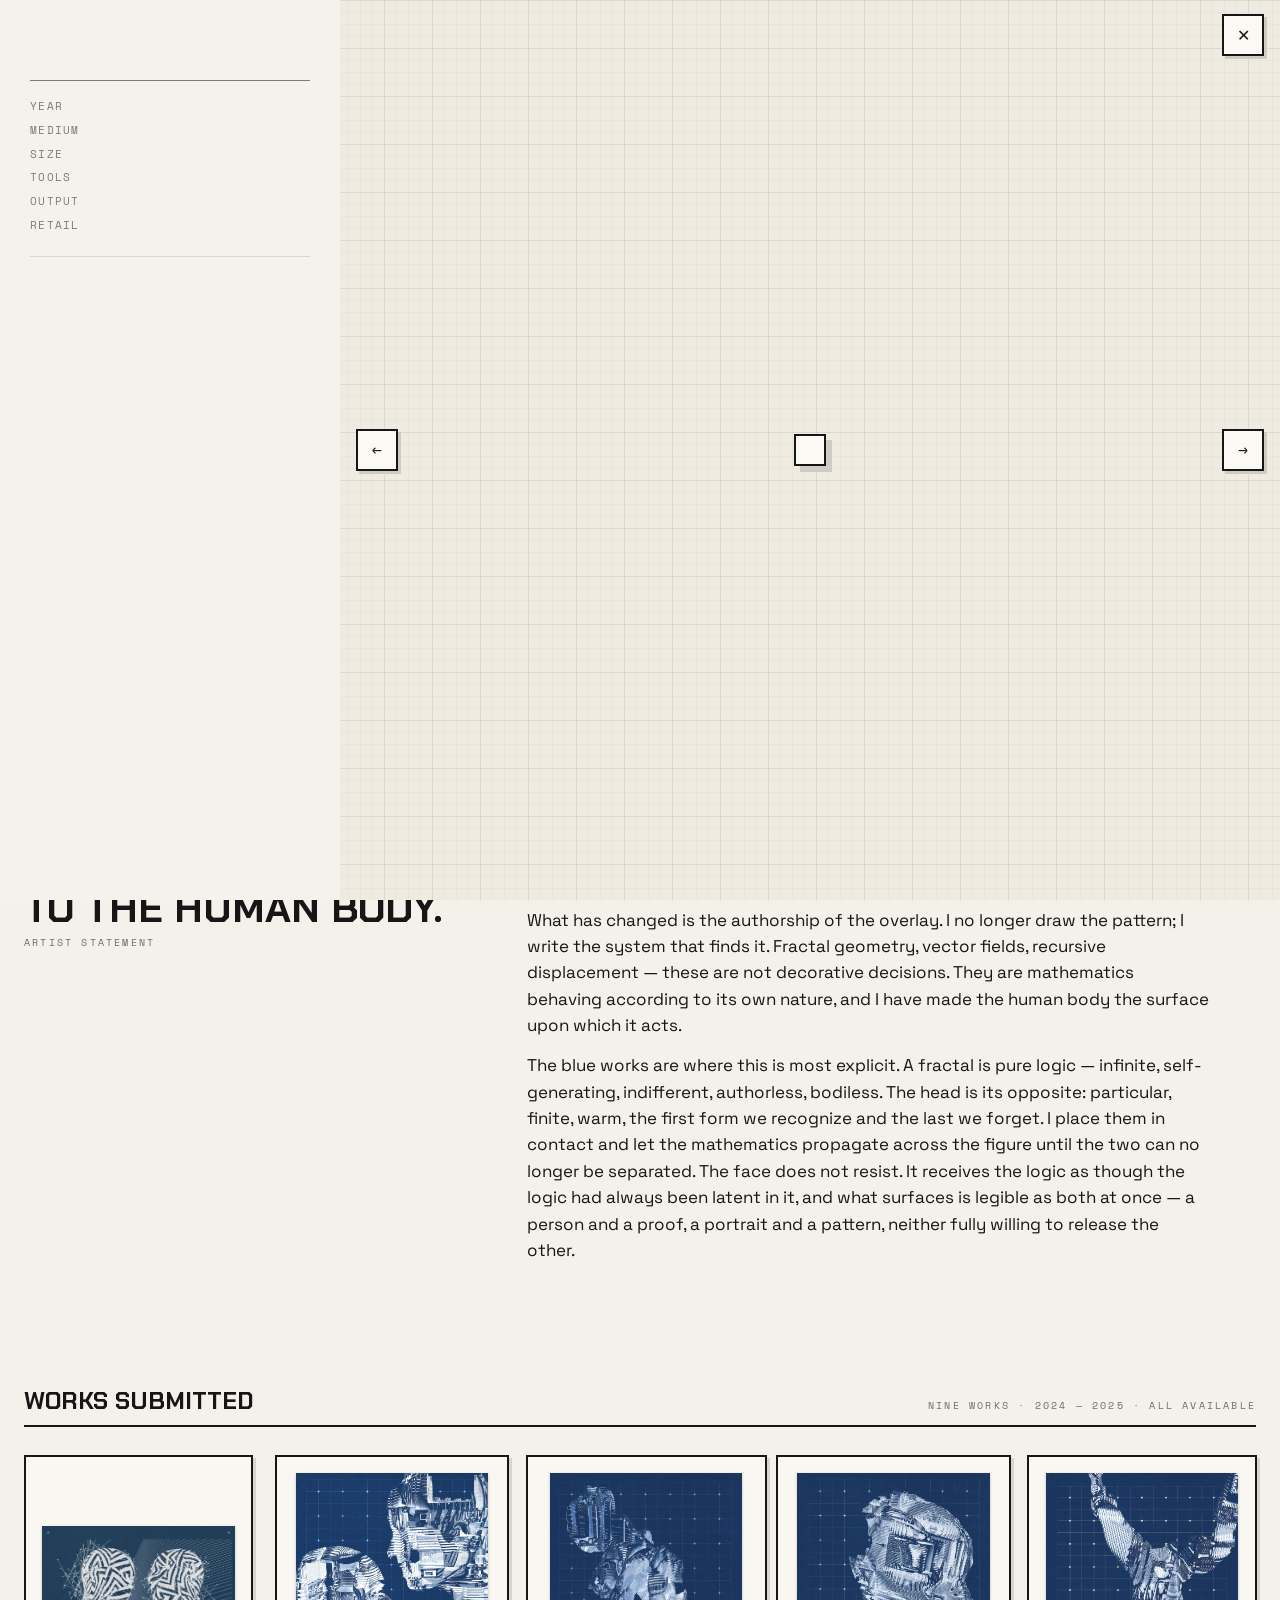
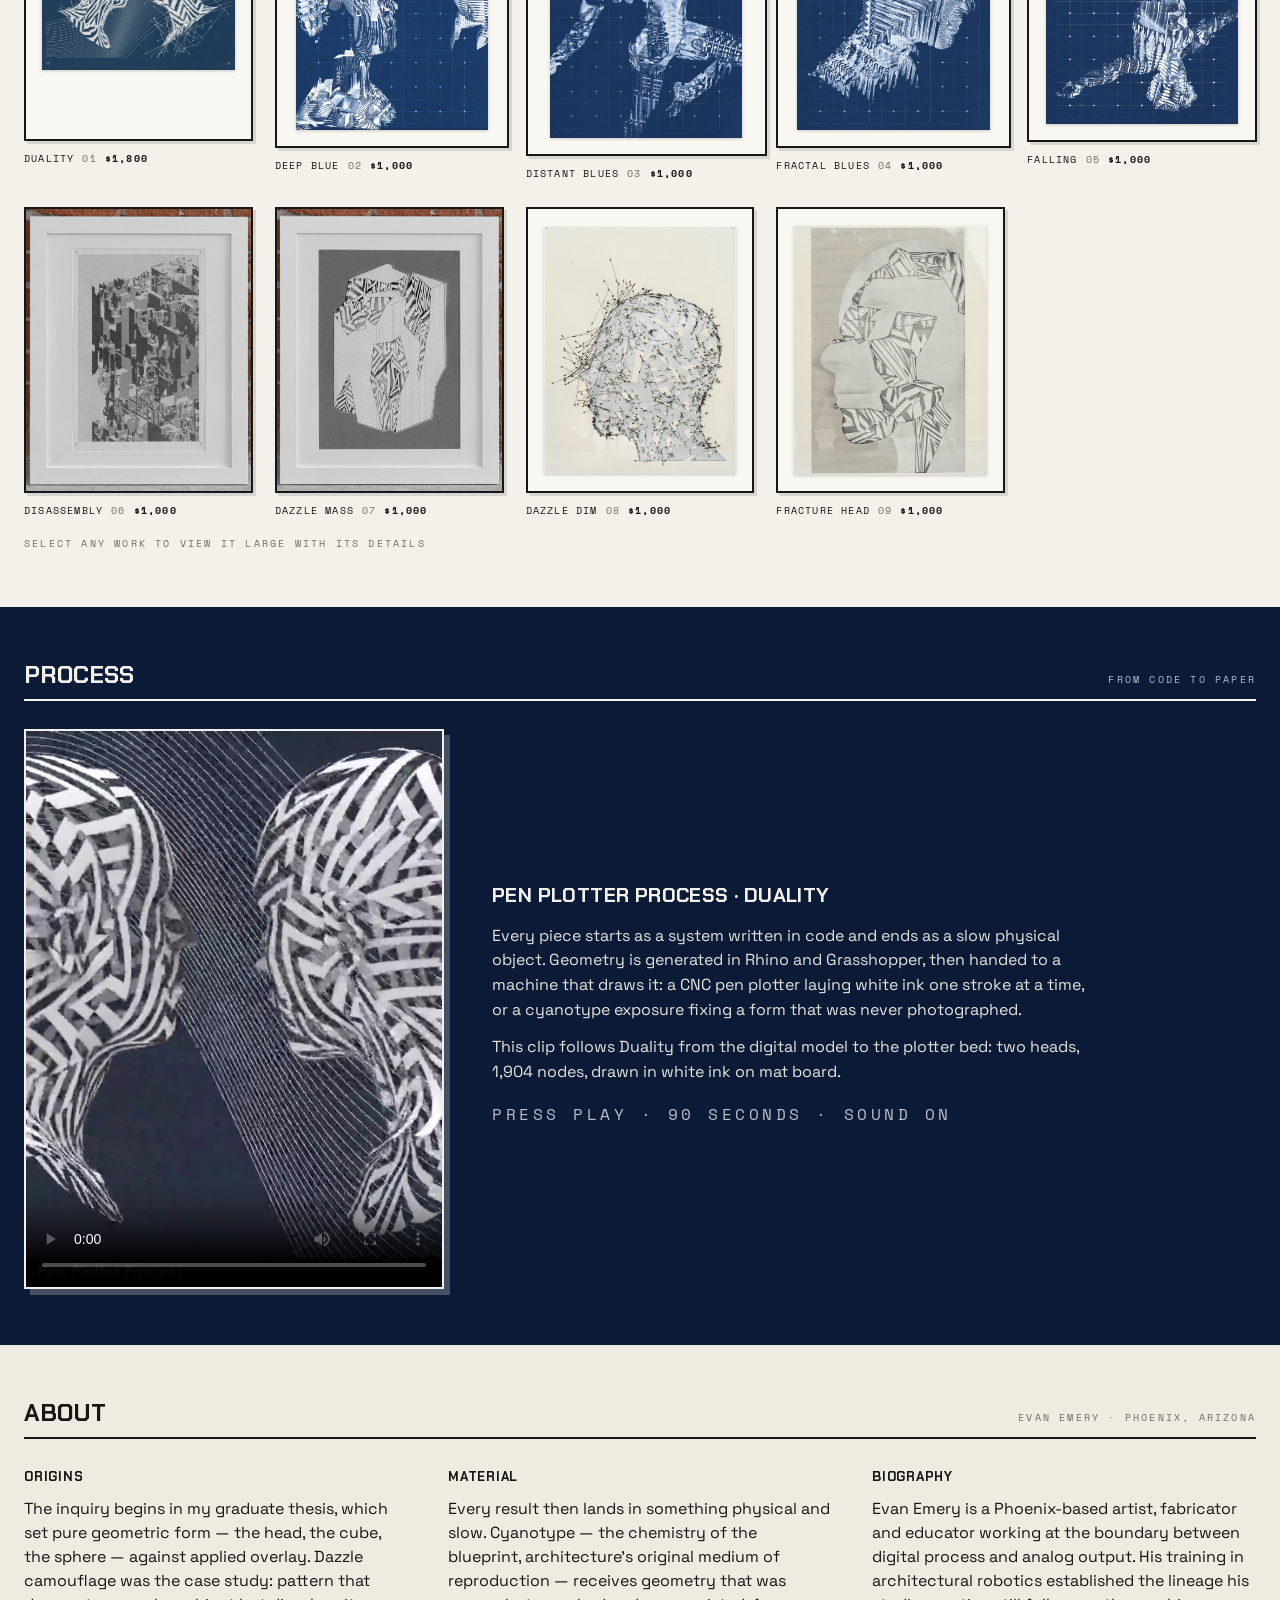
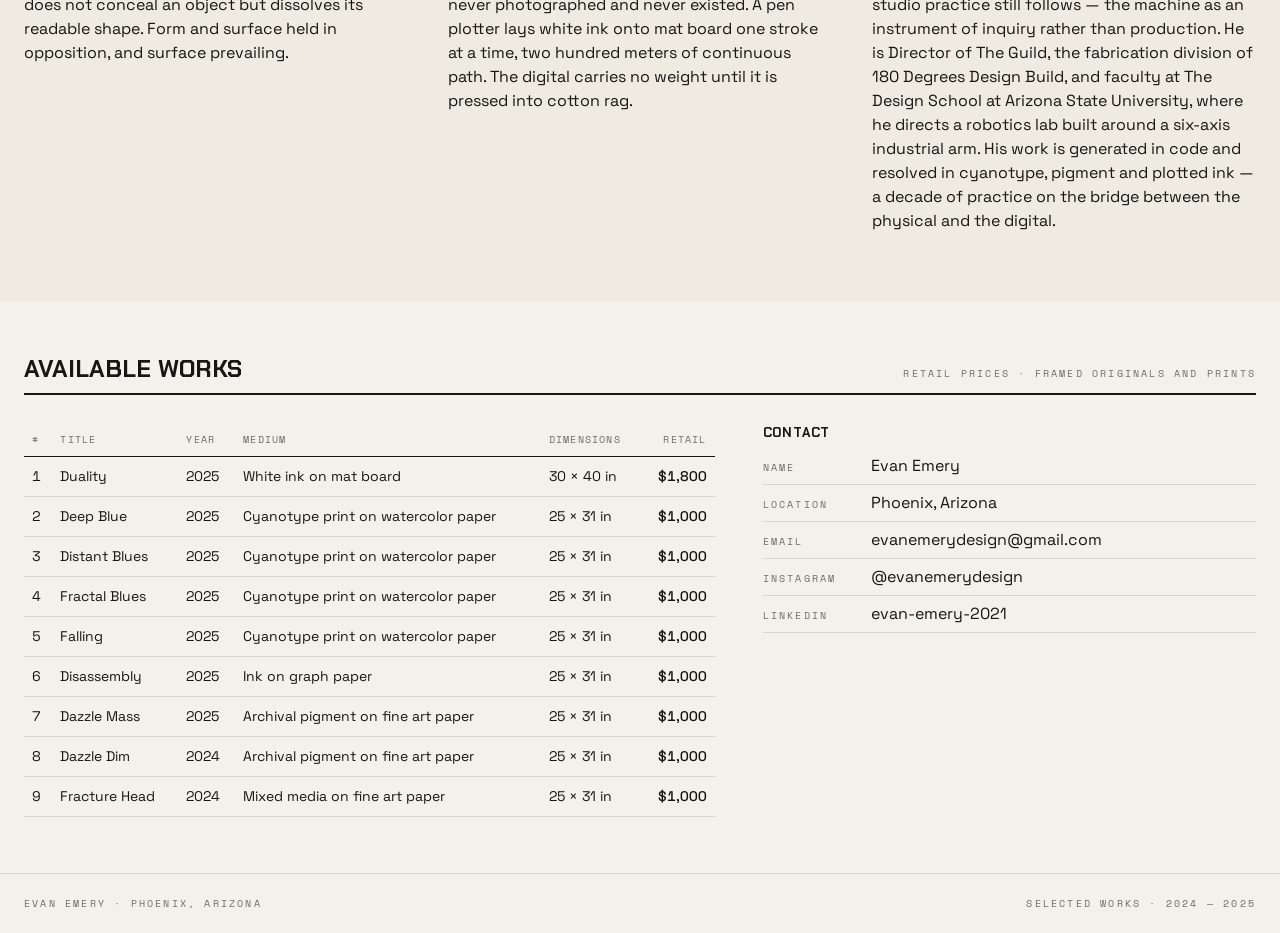
==== commit 172d13e6: "Update prices Co-Authored-By: Claude Fable 5.1 <noreply@anthropic.com>" ====
--- a/selected-works/index.html
+++ b/selected-works/index.html
@@ -136,39 +136,39 @@
   <div class="grid">
 <button class="card" data-i="0" aria-label="Open Duality">
   <div class="box"><img src="img/duality.jpg" alt="Duality" loading="eager"></div>
-  <div class="cap"><span class="t">Duality</span><span class="n">01</span><span class="p">$3,000</span></div>
+  <div class="cap"><span class="t">Duality</span><span class="n">01</span><span class="p">$1,800</span></div>
 </button>
 <button class="card" data-i="1" aria-label="Open Deep Blue">
   <div class="box"><img src="img/deep-blue.jpg" alt="Deep Blue" loading="eager"></div>
-  <div class="cap"><span class="t">Deep Blue</span><span class="n">02</span><span class="p">$2,000</span></div>
+  <div class="cap"><span class="t">Deep Blue</span><span class="n">02</span><span class="p">$1,000</span></div>
 </button>
 <button class="card" data-i="2" aria-label="Open Distant Blues">
   <div class="box"><img src="img/distant-blues.jpg" alt="Distant Blues" loading="eager"></div>
-  <div class="cap"><span class="t">Distant Blues</span><span class="n">03</span><span class="p">$2,000</span></div>
+  <div class="cap"><span class="t">Distant Blues</span><span class="n">03</span><span class="p">$1,000</span></div>
 </button>
 <button class="card" data-i="3" aria-label="Open Fractal Blues">
   <div class="box"><img src="img/fractal-blues.jpg" alt="Fractal Blues" loading="eager"></div>
-  <div class="cap"><span class="t">Fractal Blues</span><span class="n">04</span><span class="p">$2,000</span></div>
+  <div class="cap"><span class="t">Fractal Blues</span><span class="n">04</span><span class="p">$1,000</span></div>
 </button>
 <button class="card" data-i="4" aria-label="Open Falling">
   <div class="box"><img src="img/falling.jpg" alt="Falling" loading="eager"></div>
-  <div class="cap"><span class="t">Falling</span><span class="n">05</span><span class="p">$2,000</span></div>
+  <div class="cap"><span class="t">Falling</span><span class="n">05</span><span class="p">$1,000</span></div>
 </button>
 <button class="card photo" data-i="5" aria-label="Open Disassembly">
   <div class="box"><img src="img/disassembly.jpg" alt="Disassembly" loading="lazy"></div>
-  <div class="cap"><span class="t">Disassembly</span><span class="n">06</span><span class="p">$2,000</span></div>
+  <div class="cap"><span class="t">Disassembly</span><span class="n">06</span><span class="p">$1,000</span></div>
 </button>
 <button class="card photo" data-i="6" aria-label="Open Dazzle Mass">
   <div class="box"><img src="img/dazzle-mass.jpg" alt="Dazzle Mass" loading="lazy"></div>
-  <div class="cap"><span class="t">Dazzle Mass</span><span class="n">07</span><span class="p">$2,000</span></div>
+  <div class="cap"><span class="t">Dazzle Mass</span><span class="n">07</span><span class="p">$1,000</span></div>
 </button>
 <button class="card" data-i="7" aria-label="Open Dazzle Dim">
   <div class="box"><img src="img/dazzle-dim.jpg" alt="Dazzle Dim" loading="lazy"></div>
-  <div class="cap"><span class="t">Dazzle Dim</span><span class="n">08</span><span class="p">$2,000</span></div>
+  <div class="cap"><span class="t">Dazzle Dim</span><span class="n">08</span><span class="p">$1,000</span></div>
 </button>
 <button class="card" data-i="8" aria-label="Open Fracture Head">
   <div class="box"><img src="img/fracture-head.jpg" alt="Fracture Head" loading="lazy"></div>
-  <div class="cap"><span class="t">Fracture Head</span><span class="n">09</span><span class="p">$2,000</span></div>
+  <div class="cap"><span class="t">Fracture Head</span><span class="n">09</span><span class="p">$1,000</span></div>
 </button>
   </div>
   <div class="hint lab">Select any work to view it large with its details</div>
@@ -195,7 +195,7 @@
 <section class="s" id="list"><div class="wrap">
   <div class="hd"><h2 class="cp">Available works</h2><span class="lab">Retail prices · framed originals and prints</span></div>
   <div class="two">
-    <div><div class="tw"><table><thead><tr><th>#</th><th>Title</th><th>Year</th><th>Medium</th><th>Dimensions</th><th>Retail</th></tr></thead><tbody><tr><td>1</td><td>Duality</td><td>2025</td><td>White ink on mat board</td><td>30 × 40 in</td><td>$3,000</td></tr><tr><td>2</td><td>Deep Blue</td><td>2025</td><td>Cyanotype print on watercolor paper</td><td>25 × 31 in</td><td>$2,000</td></tr><tr><td>3</td><td>Distant Blues</td><td>2025</td><td>Cyanotype print on watercolor paper</td><td>25 × 31 in</td><td>$2,000</td></tr><tr><td>4</td><td>Fractal Blues</td><td>2025</td><td>Cyanotype print on watercolor paper</td><td>25 × 31 in</td><td>$2,000</td></tr><tr><td>5</td><td>Falling</td><td>2025</td><td>Cyanotype print on watercolor paper</td><td>25 × 31 in</td><td>$2,000</td></tr><tr><td>6</td><td>Disassembly</td><td>2025</td><td>Ink on graph paper</td><td>25 × 31 in</td><td>$2,000</td></tr><tr><td>7</td><td>Dazzle Mass</td><td>2025</td><td>Archival pigment on fine art paper</td><td>25 × 31 in</td><td>$2,000</td></tr><tr><td>8</td><td>Dazzle Dim</td><td>2024</td><td>Archival pigment on fine art paper</td><td>25 × 31 in</td><td>$2,000</td></tr><tr><td>9</td><td>Fracture Head</td><td>2024</td><td>Mixed media on fine art paper</td><td>25 × 31 in</td><td>$2,000</td></tr></tbody></table></div>
+    <div><div class="tw"><table><thead><tr><th>#</th><th>Title</th><th>Year</th><th>Medium</th><th>Dimensions</th><th>Retail</th></tr></thead><tbody><tr><td>1</td><td>Duality</td><td>2025</td><td>White ink on mat board</td><td>30 × 40 in</td><td>$1,800</td></tr><tr><td>2</td><td>Deep Blue</td><td>2025</td><td>Cyanotype print on watercolor paper</td><td>25 × 31 in</td><td>$1,000</td></tr><tr><td>3</td><td>Distant Blues</td><td>2025</td><td>Cyanotype print on watercolor paper</td><td>25 × 31 in</td><td>$1,000</td></tr><tr><td>4</td><td>Fractal Blues</td><td>2025</td><td>Cyanotype print on watercolor paper</td><td>25 × 31 in</td><td>$1,000</td></tr><tr><td>5</td><td>Falling</td><td>2025</td><td>Cyanotype print on watercolor paper</td><td>25 × 31 in</td><td>$1,000</td></tr><tr><td>6</td><td>Disassembly</td><td>2025</td><td>Ink on graph paper</td><td>25 × 31 in</td><td>$1,000</td></tr><tr><td>7</td><td>Dazzle Mass</td><td>2025</td><td>Archival pigment on fine art paper</td><td>25 × 31 in</td><td>$1,000</td></tr><tr><td>8</td><td>Dazzle Dim</td><td>2024</td><td>Archival pigment on fine art paper</td><td>25 × 31 in</td><td>$1,000</td></tr><tr><td>9</td><td>Fracture Head</td><td>2024</td><td>Mixed media on fine art paper</td><td>25 × 31 in</td><td>$1,000</td></tr></tbody></table></div>
       </div>
     <div class="contact"><h3 class="cp">Contact</h3>
       <div><span class="k lab">Name</span><span>Evan Emery</span></div>
@@ -221,7 +221,7 @@
 </div>
 
 <script>
-const WORKS = [{"id": "duality", "title": "Duality", "year": "2025", "medium": "White ink on mat board", "size": "30 \u00d7 40 in", "price": "$3,000", "tools": "Rhino \u00b7 Grasshopper", "out": "CNC pen plotter", "wide": true, "photo": false, "desc": "<p>Two systems read a single signal and disagree. Continuous linework faces a point cloud across a plotted field \u2014 one describing the head as gesture, the other as discrete data. Neither is a translation of the other; they are parallel accounts of the same subject, and the space between them is the work. 1,904 nodes, laid down in white ink by plotter.</p>"}, {"id": "deep-blue", "title": "Deep Blue", "year": "2025", "medium": "Cyanotype print on watercolor paper", "size": "25 \u00d7 31 in", "price": "$2,000", "tools": "Octane Render \u00b7 Vectron \u00b7 C4D", "out": "Cyanotype", "wide": false, "photo": false, "desc": "<p>Two heads emerge from a field of fractal geometry, the brighter values pushed forward until the face stands in relief. The mathematics is not applied to the figure as decoration; it constitutes the figure, and the figure permits it. Exposed in cyanotype \u2014 the blueprint's own chemistry, receiving a form that was never photographed because it never stood anywhere.</p>"}, {"id": "distant-blues", "title": "Distant Blues", "year": "2025", "medium": "Cyanotype print on watercolor paper", "size": "25 \u00d7 31 in", "price": "$2,000", "tools": "Octane Render \u00b7 Vectron \u00b7 C4D", "out": "Cyanotype", "wide": false, "photo": false, "desc": "<p>A single figure raised out of a height field until the body reads as landmass. The same operation that turns elevation data into terrain turns a person into country \u2014 contour, ridge, the long shallow grade of a shoulder. What the mathematics cannot distinguish between is precisely the point.</p>"}, {"id": "fractal-blues", "title": "Fractal Blues", "year": "2025", "medium": "Cyanotype print on watercolor paper", "size": "25 \u00d7 31 in", "price": "$2,000", "tools": "Octane Render \u00b7 Vectron \u00b7 C4D", "out": "Cyanotype", "wide": false, "photo": false, "desc": "<p>Recursive displacement folds the profile into itself, self-similar across six octaves. Approach it at any scale and the same logic is found running. Here the overlay has not merely covered the form \u2014 it has replaced its interior, and the head survives as an outline around a process that has no interest in faces.</p>"}, {"id": "falling", "title": "Falling", "year": "2025", "medium": "Cyanotype print on watercolor paper", "size": "25 \u00d7 31 in", "price": "$2,000", "tools": "Octane Render \u00b7 Vectron \u00b7 C4D", "out": "Cyanotype", "wide": false, "photo": false, "desc": "<p>A figure caught mid-descent, extruded and inverted so the mass unspools downward. Gravity here is not a force in the world but an operation on a height map \u2014 falling as arithmetic. The body obeys anyway, and the result is legible as motion before it is legible as math.</p>"}, {"id": "disassembly", "title": "Disassembly", "year": "2025", "medium": "Ink on graph paper", "size": "25 \u00d7 31 in", "price": "$2,000", "tools": "Rhino \u00b7 Grasshopper \u00b7 DrawingBot v3", "out": "CNC pen plotter", "wide": false, "photo": true, "desc": "<p>An isometric mass constructed block by block, its edges shaking loose into fragments. Drawn at thirty degrees on graph paper \u2014 the oldest apparatus of architectural representation \u2014 and coming apart in the course of being drawn. The grid that makes the form describable is the same grid it dissolves into.</p>"}, {"id": "dazzle-mass", "title": "Dazzle Mass", "year": "2025", "medium": "Archival pigment on fine art paper", "size": "25 \u00d7 31 in", "price": "$2,000", "tools": "Rhino \u00b7 Grasshopper \u00b7 Blender", "out": "Archival inkjet", "wide": false, "photo": true, "desc": "<p>A gridded volume carved into a figure, the cut faces flashing dazzle pattern where the form breaks. The thesis argument stated without hedging: solid geometry beneath, camouflage above, and the eye unable to hold both at once. Pattern does not hide the mass here. It contests it.</p>"}, {"id": "dazzle-dim", "title": "Dazzle Dim", "year": "2024", "medium": "Archival pigment on fine art paper", "size": "25 \u00d7 31 in", "price": "$2,000", "tools": "Rhino \u00b7 Grasshopper", "out": "CNC pen plotter", "wide": false, "photo": false, "desc": "<p>A portrait resolved from a swarm of 4,120 vector arrows, each carrying a direction and a magnitude sampled across the head. There is no contour and no edge anywhere in the drawing. The likeness exists only as a consequence of how the field behaves, and disappears if the field is asked to behave otherwise.</p>"}, {"id": "fracture-head", "title": "Fracture Head", "year": "2024", "medium": "Mixed media on fine art paper", "size": "25 \u00d7 31 in", "price": "$2,000", "tools": "Rhino \u00b7 Grasshopper \u00b7 Blender \u00b7 DrawingBot v3", "out": "Spray paint \u00b7 CNC pen plotter", "wide": false, "photo": false, "desc": "<p>A faceted profile split along an algorithmic seam. Fracture physics run across 2,048 faces of low-poly geometry, then pressed into paper with spray paint and plotter ink \u2014 a simulated break given a surface that can actually hold pigment. The violence is computational; the residue is physical.</p>"}];
+const WORKS = [{"id": "duality", "title": "Duality", "year": "2025", "medium": "White ink on mat board", "size": "30 \u00d7 40 in", "price": "$1,800", "tools": "Rhino \u00b7 Grasshopper", "out": "CNC pen plotter", "wide": true, "photo": false, "desc": "<p>Two systems read a single signal and disagree. Continuous linework faces a point cloud across a plotted field \u2014 one describing the head as gesture, the other as discrete data. Neither is a translation of the other; they are parallel accounts of the same subject, and the space between them is the work. 1,904 nodes, laid down in white ink by plotter.</p>"}, {"id": "deep-blue", "title": "Deep Blue", "year": "2025", "medium": "Cyanotype print on watercolor paper", "size": "25 \u00d7 31 in", "price": "$1,000", "tools": "Octane Render \u00b7 Vectron \u00b7 C4D", "out": "Cyanotype", "wide": false, "photo": false, "desc": "<p>Two heads emerge from a field of fractal geometry, the brighter values pushed forward until the face stands in relief. The mathematics is not applied to the figure as decoration; it constitutes the figure, and the figure permits it. Exposed in cyanotype \u2014 the blueprint's own chemistry, receiving a form that was never photographed because it never stood anywhere.</p>"}, {"id": "distant-blues", "title": "Distant Blues", "year": "2025", "medium": "Cyanotype print on watercolor paper", "size": "25 \u00d7 31 in", "price": "$1,000", "tools": "Octane Render \u00b7 Vectron \u00b7 C4D", "out": "Cyanotype", "wide": false, "photo": false, "desc": "<p>A single figure raised out of a height field until the body reads as landmass. The same operation that turns elevation data into terrain turns a person into country \u2014 contour, ridge, the long shallow grade of a shoulder. What the mathematics cannot distinguish between is precisely the point.</p>"}, {"id": "fractal-blues", "title": "Fractal Blues", "year": "2025", "medium": "Cyanotype print on watercolor paper", "size": "25 \u00d7 31 in", "price": "$1,000", "tools": "Octane Render \u00b7 Vectron \u00b7 C4D", "out": "Cyanotype", "wide": false, "photo": false, "desc": "<p>Recursive displacement folds the profile into itself, self-similar across six octaves. Approach it at any scale and the same logic is found running. Here the overlay has not merely covered the form \u2014 it has replaced its interior, and the head survives as an outline around a process that has no interest in faces.</p>"}, {"id": "falling", "title": "Falling", "year": "2025", "medium": "Cyanotype print on watercolor paper", "size": "25 \u00d7 31 in", "price": "$1,000", "tools": "Octane Render \u00b7 Vectron \u00b7 C4D", "out": "Cyanotype", "wide": false, "photo": false, "desc": "<p>A figure caught mid-descent, extruded and inverted so the mass unspools downward. Gravity here is not a force in the world but an operation on a height map \u2014 falling as arithmetic. The body obeys anyway, and the result is legible as motion before it is legible as math.</p>"}, {"id": "disassembly", "title": "Disassembly", "year": "2025", "medium": "Ink on graph paper", "size": "25 \u00d7 31 in", "price": "$1,000", "tools": "Rhino \u00b7 Grasshopper \u00b7 DrawingBot v3", "out": "CNC pen plotter", "wide": false, "photo": true, "desc": "<p>An isometric mass constructed block by block, its edges shaking loose into fragments. Drawn at thirty degrees on graph paper \u2014 the oldest apparatus of architectural representation \u2014 and coming apart in the course of being drawn. The grid that makes the form describable is the same grid it dissolves into.</p>"}, {"id": "dazzle-mass", "title": "Dazzle Mass", "year": "2025", "medium": "Archival pigment on fine art paper", "size": "25 \u00d7 31 in", "price": "$1,000", "tools": "Rhino \u00b7 Grasshopper \u00b7 Blender", "out": "Archival inkjet", "wide": false, "photo": true, "desc": "<p>A gridded volume carved into a figure, the cut faces flashing dazzle pattern where the form breaks. The thesis argument stated without hedging: solid geometry beneath, camouflage above, and the eye unable to hold both at once. Pattern does not hide the mass here. It contests it.</p>"}, {"id": "dazzle-dim", "title": "Dazzle Dim", "year": "2024", "medium": "Archival pigment on fine art paper", "size": "25 \u00d7 31 in", "price": "$1,000", "tools": "Rhino \u00b7 Grasshopper", "out": "CNC pen plotter", "wide": false, "photo": false, "desc": "<p>A portrait resolved from a swarm of 4,120 vector arrows, each carrying a direction and a magnitude sampled across the head. There is no contour and no edge anywhere in the drawing. The likeness exists only as a consequence of how the field behaves, and disappears if the field is asked to behave otherwise.</p>"}, {"id": "fracture-head", "title": "Fracture Head", "year": "2024", "medium": "Mixed media on fine art paper", "size": "25 \u00d7 31 in", "price": "$1,000", "tools": "Rhino \u00b7 Grasshopper \u00b7 Blender \u00b7 DrawingBot v3", "out": "Spray paint \u00b7 CNC pen plotter", "wide": false, "photo": false, "desc": "<p>A faceted profile split along an algorithmic seam. Fracture physics run across 2,048 faces of low-poly geometry, then pressed into paper with spray paint and plotter ink \u2014 a simulated break given a surface that can actually hold pigment. The violence is computational; the residue is physical.</p>"}];
 const lb = document.getElementById('lb'); let cur = 0, lastFocus = null;
 const $ = id => document.getElementById(id);
 function show(i) {
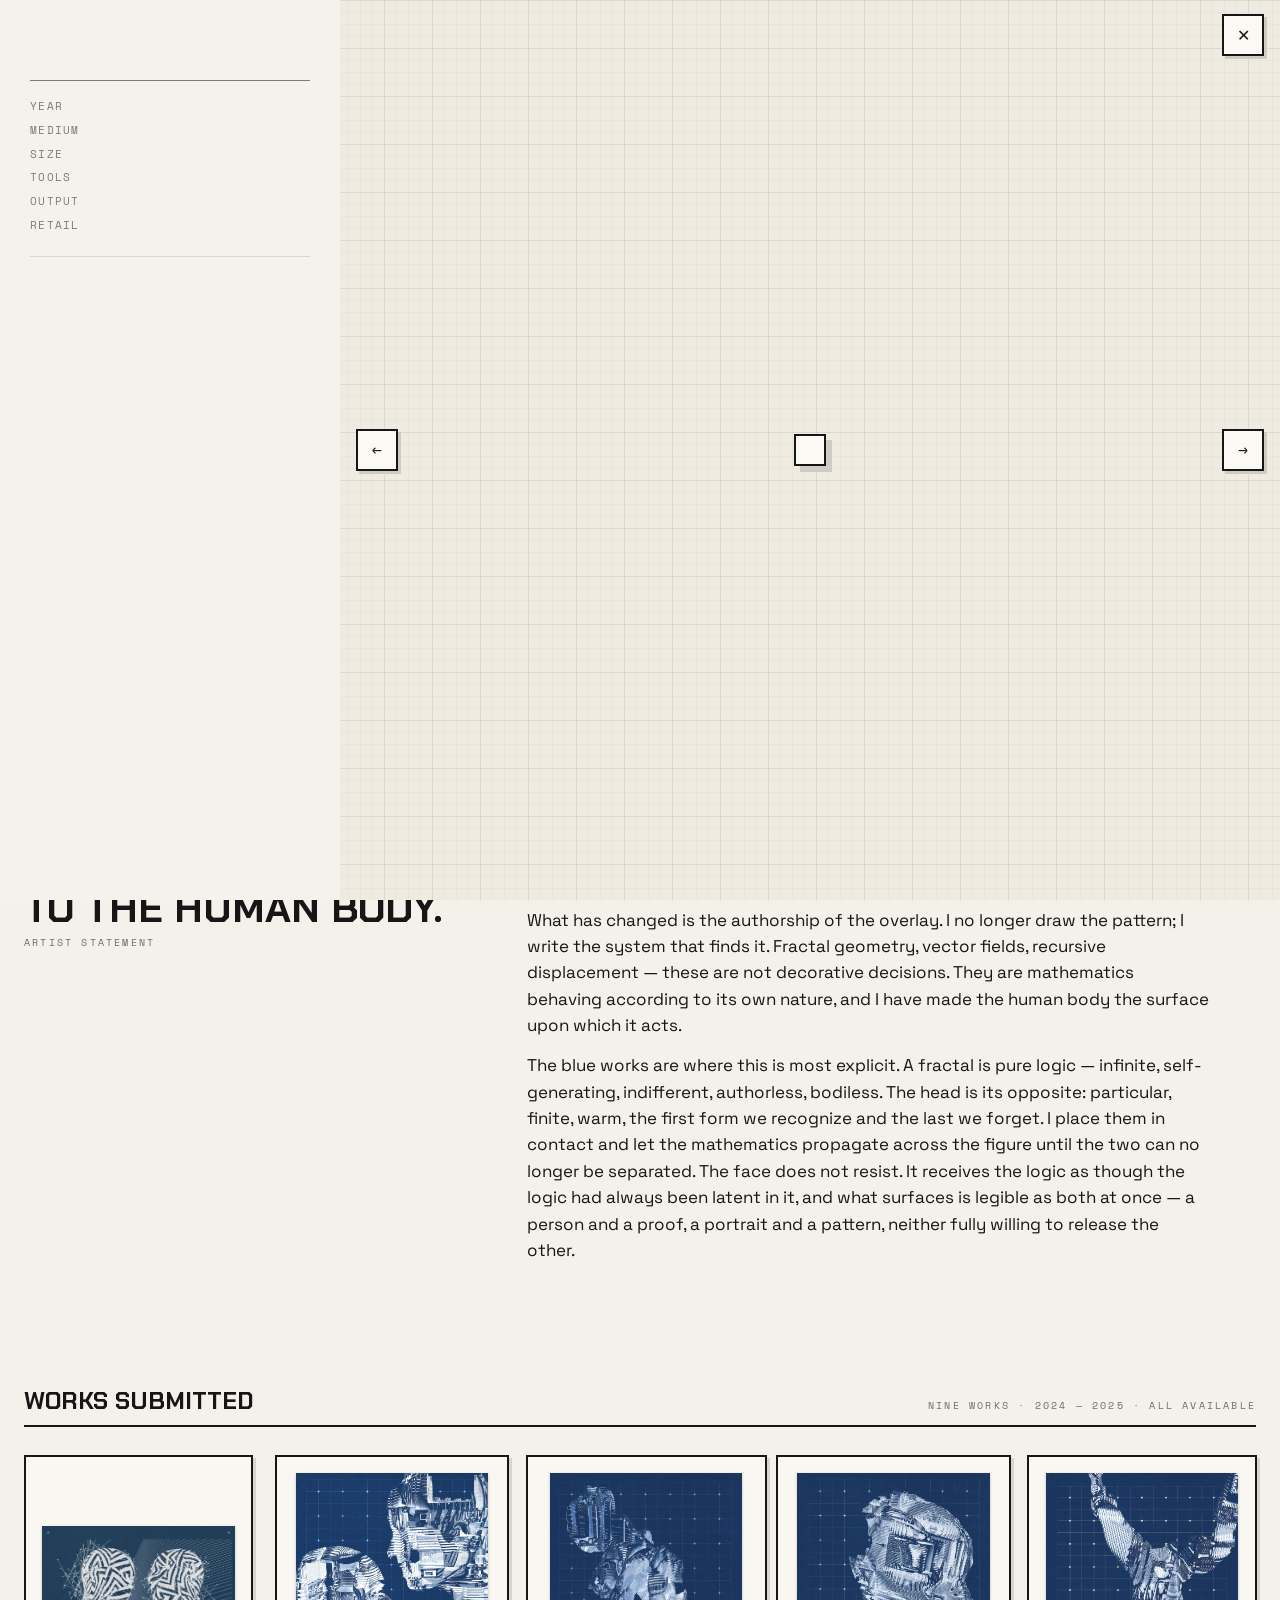
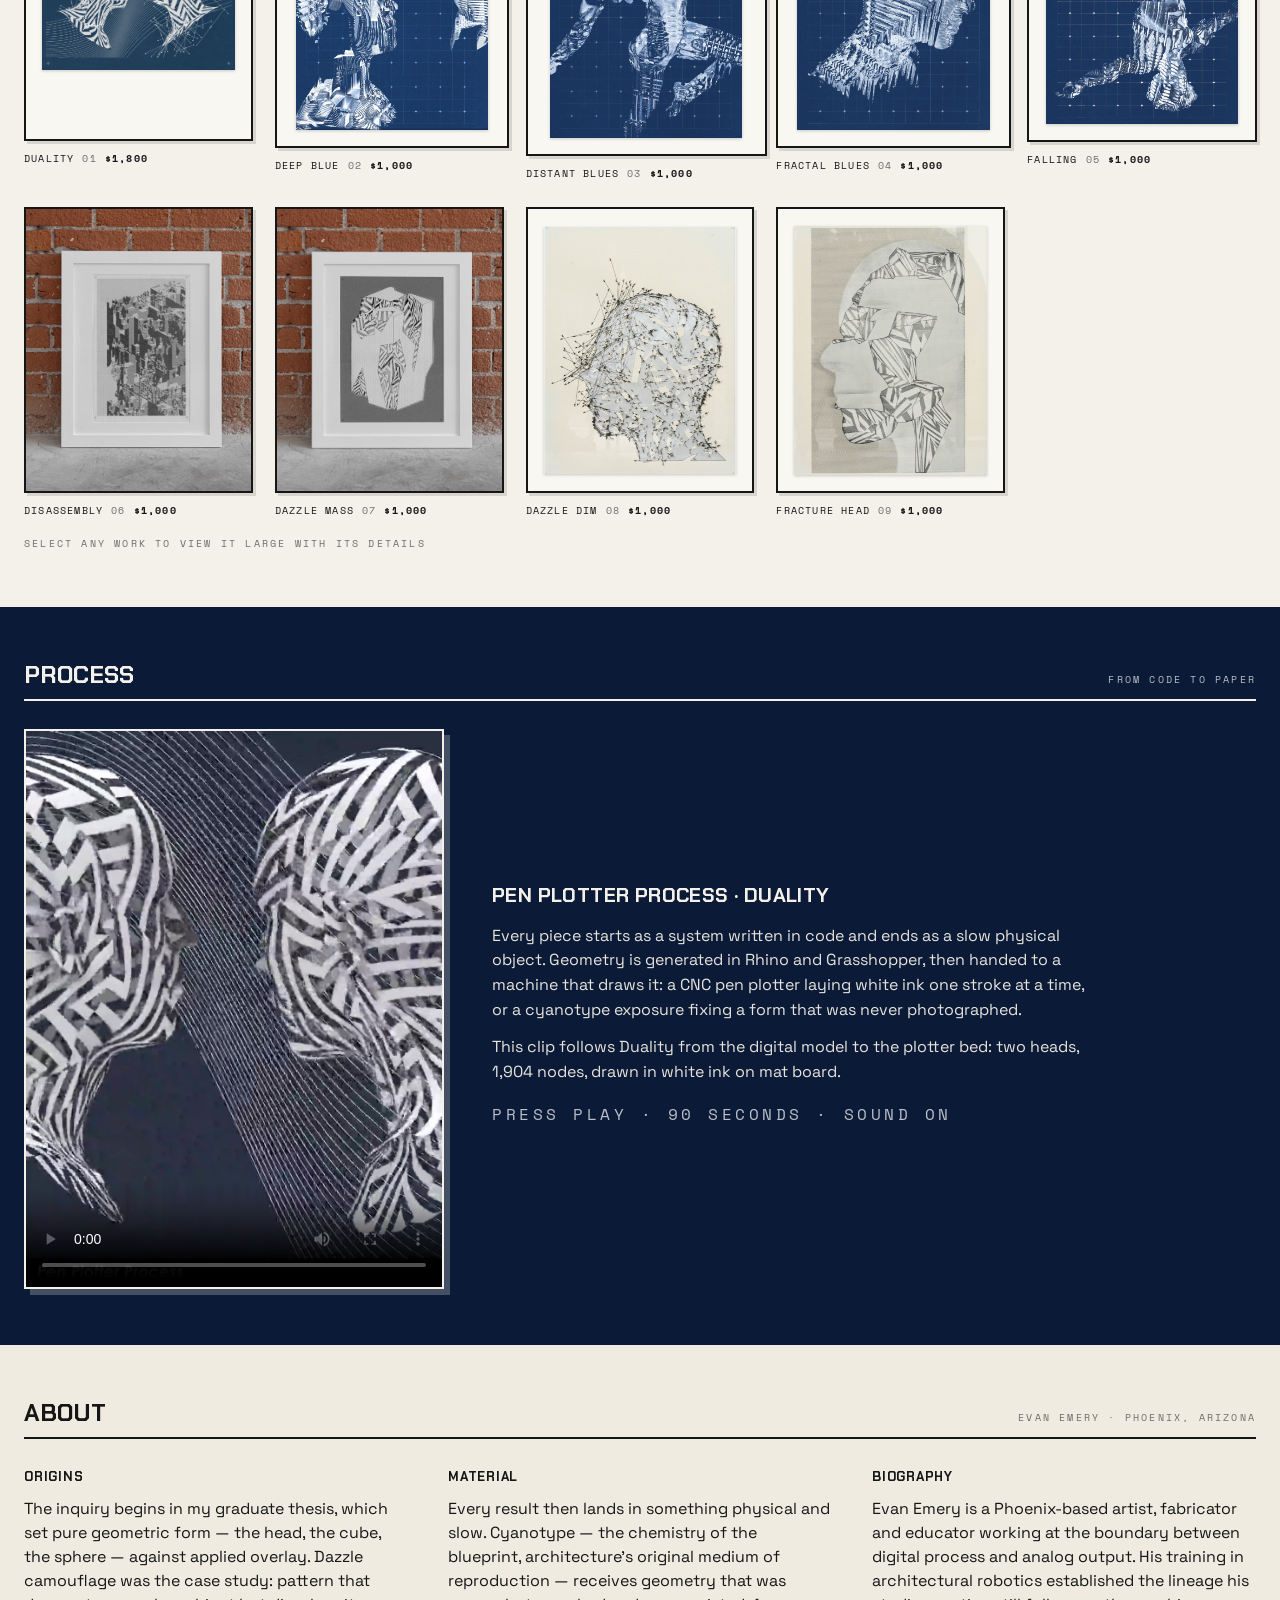
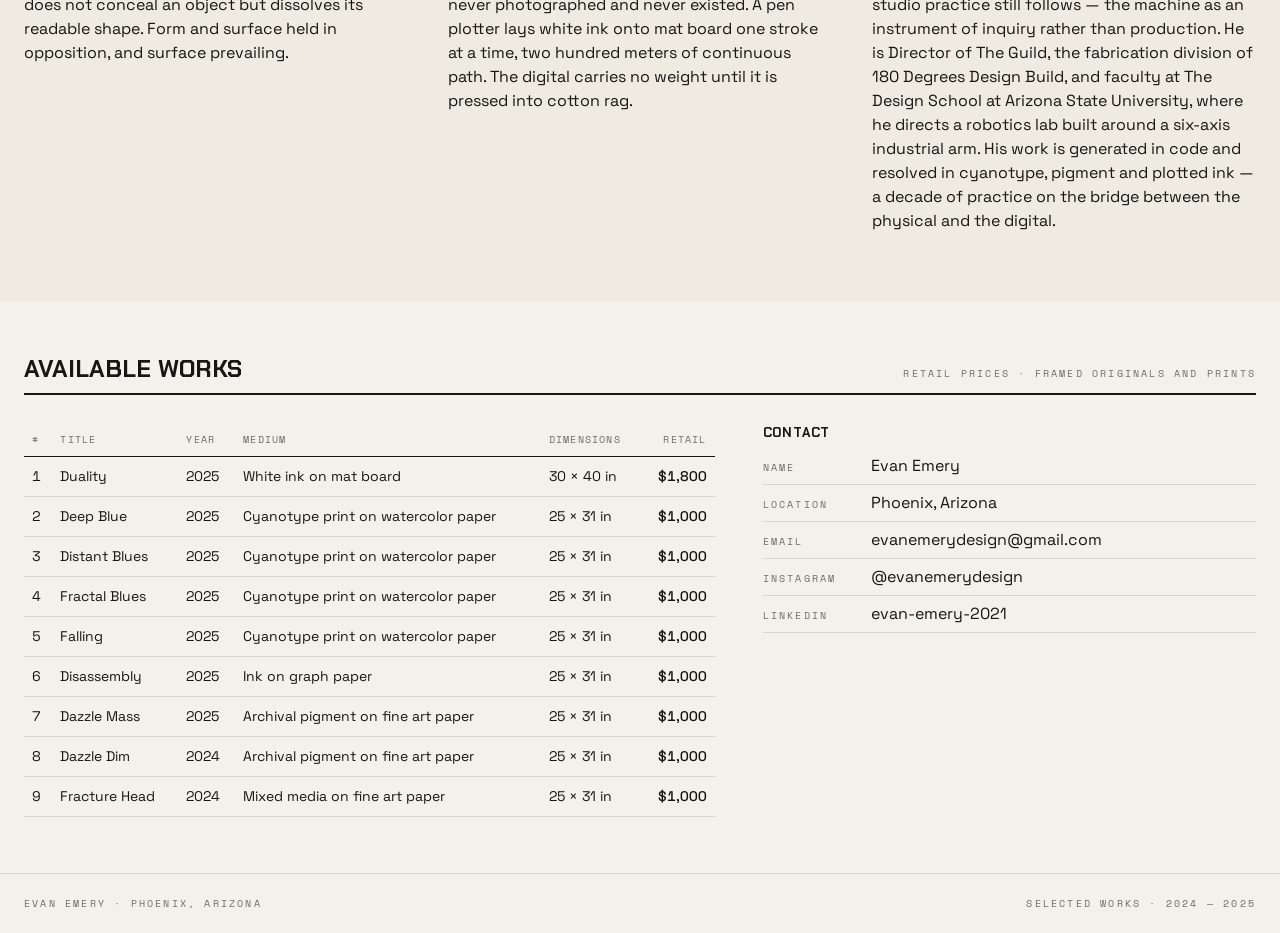
==== commit 3340b2ee: "New framed photos, legible hero Co-Authored-By: Claude Fable 5.1 <noreply@anthropic.com>" ====
--- a/selected-works/index.html
+++ b/selected-works/index.html
@@ -22,12 +22,12 @@
 /* hero */
 .hero { position:relative; background:var(--blue2); color:#f4f0ea; min-height:520px; height:72vh; max-height:820px; overflow:hidden; }
 .hero img { position:absolute; inset:0; width:100%; height:100%; object-fit:cover; object-position:center 30%; }
-.hero .shade { position:absolute; inset:0; background:linear-gradient(to top, rgba(8,14,30,.92) 0%, rgba(8,14,30,.45) 40%, rgba(8,14,30,0) 70%), linear-gradient(to bottom, rgba(8,14,30,.6) 0%, rgba(8,14,30,0) 20%); }
-.hero .in { position:absolute; left:0; right:0; bottom:0; max-width:1400px; margin:0 auto; padding:0 24px 40px; display:flex; justify-content:space-between; align-items:flex-end; gap:24px; flex-wrap:wrap; }
+.hero .shade { position:absolute; inset:0; background:linear-gradient(to top, rgba(8,14,30,.97) 0%, rgba(8,14,30,.85) 30%, rgba(8,14,30,.3) 60%, rgba(8,14,30,0) 80%); }
+.hero .in { position:absolute; left:0; right:0; bottom:0; max-width:1400px; margin:0 auto; padding:0 24px 40px; text-shadow:0 2px 12px rgba(0,0,0,.9), 0 0 2px rgba(0,0,0,.8); display:flex; justify-content:space-between; align-items:flex-end; gap:24px; flex-wrap:wrap; }
 .hero h1 { margin:0; font-size:clamp(38px, 6.5vw, 76px); line-height:.94; letter-spacing:-.01em; text-wrap:balance; }
-.hero .sub { margin-top:16px; font-family:'Space Mono', monospace; font-size:11px; letter-spacing:.26em; text-transform:uppercase; opacity:.85; }
+.hero .sub { margin-top:16px; font-family:'Space Mono', monospace; font-size:11px; letter-spacing:.26em; text-transform:uppercase; opacity:1; }
 .hero .tag { position:absolute; top:22px; left:24px; font-family:'Space Mono', monospace; font-size:10px; letter-spacing:.26em; text-transform:uppercase; opacity:.85; }
-.hero .r { font-family:'Space Mono', monospace; font-size:11px; line-height:1.9; letter-spacing:.06em; opacity:.85; text-align:right; }
+.hero .r { font-family:'Space Mono', monospace; font-size:11px; line-height:1.9; letter-spacing:.06em; opacity:1; text-align:right; }
 .hero .r a { text-decoration:none; }
 /* brief */
 .brief { padding-block:64px 56px; }
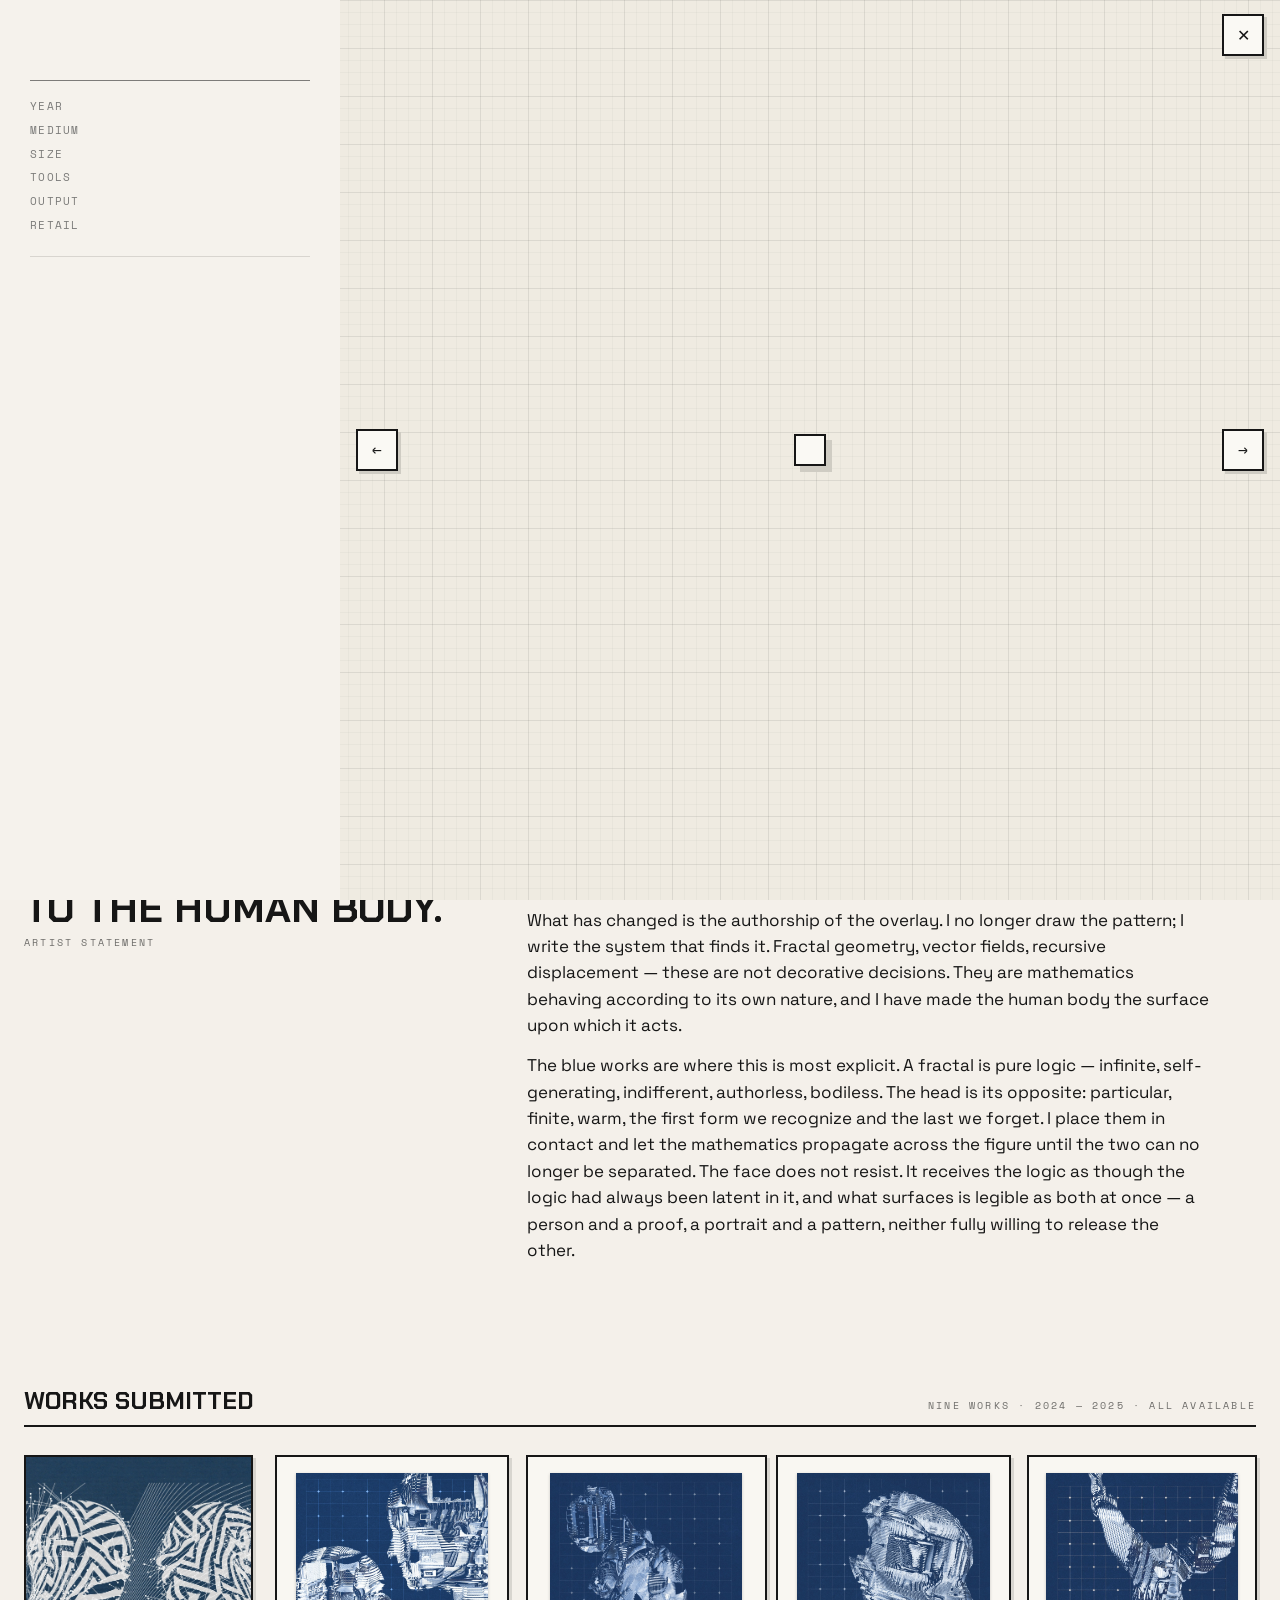
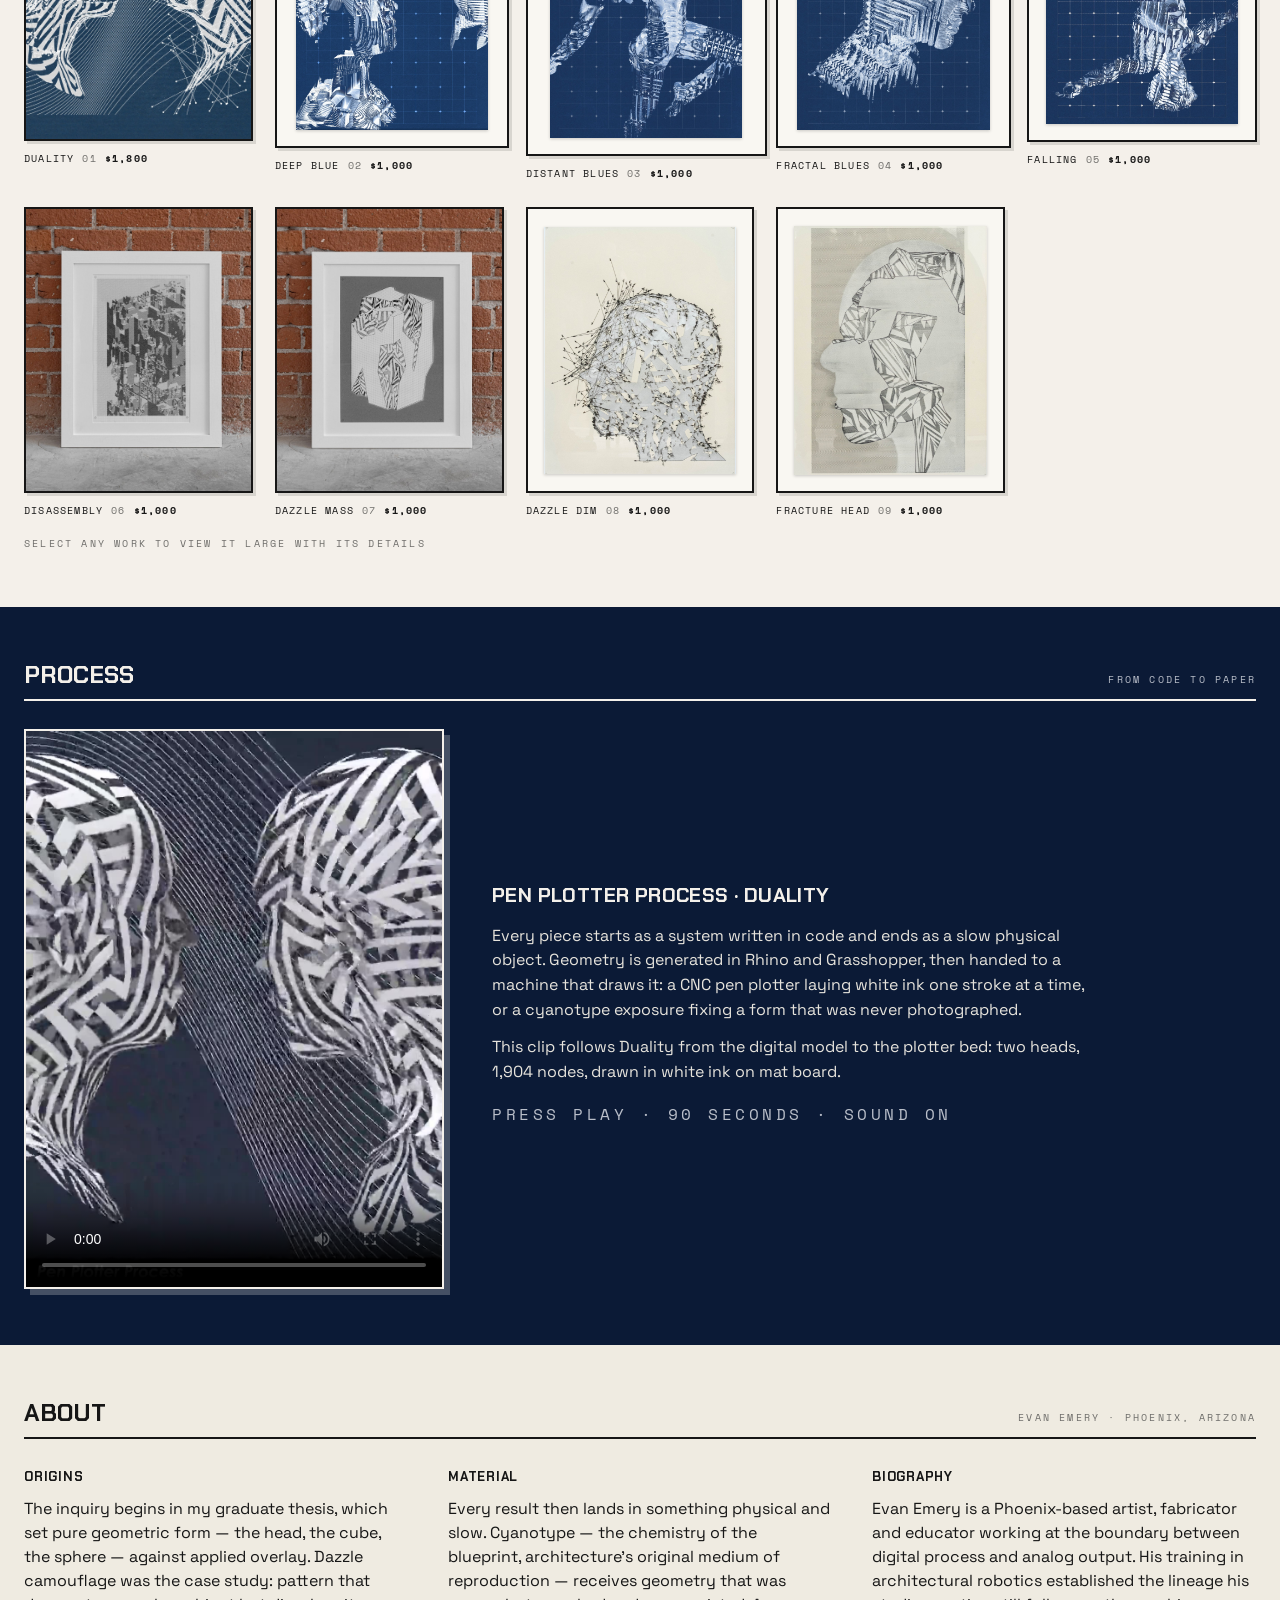
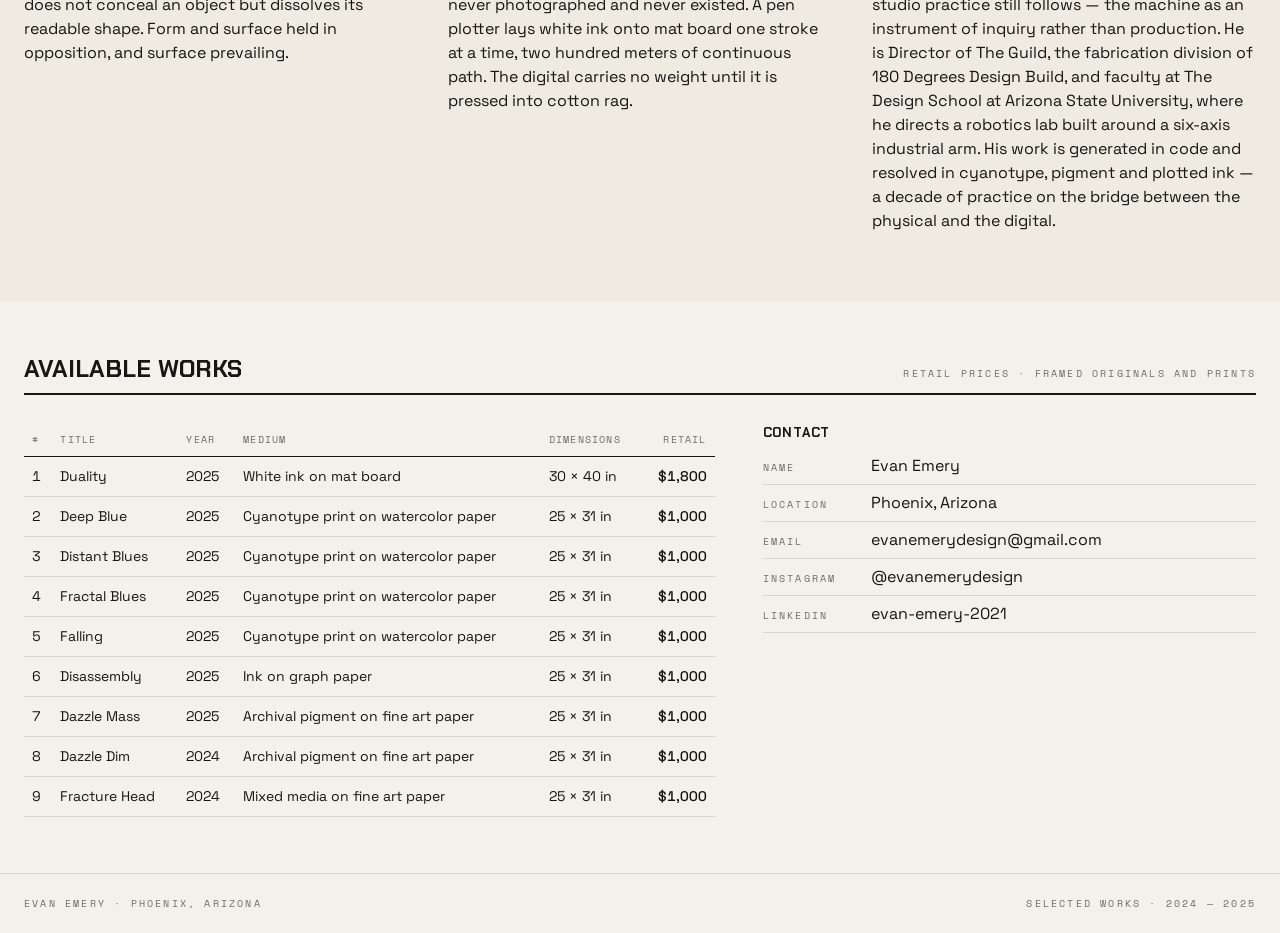
==== commit 0c0422cd: "Landscape work fills its gallery card Co-Authored-By: Claude Fable 5.1 <noreply@anthropic.com>" ====
--- a/selected-works/index.html
+++ b/selected-works/index.html
@@ -52,8 +52,8 @@
 .card img { max-width:100%; max-height:100%; width:auto; height:auto; display:block; box-shadow:0 1px 3px rgba(0,0,0,.2); }
 .card .cap { display:flex; gap:8px; align-items:baseline; font-family:'Space Mono', monospace; font-size:10px; letter-spacing:.12em; text-transform:uppercase; }
 .card .cap .n { color:var(--mute); } .card .cap .p { margin-left:auto; font-weight:700; }
-.card.photo .box { padding:0; overflow:hidden; }
-.card.photo img { width:100%; height:100%; object-fit:cover; box-shadow:none; }
+.card.photo .box, .card.wide .box { padding:0; overflow:hidden; }
+.card.photo img, .card.wide img { width:100%; height:100%; object-fit:cover; box-shadow:none; }
 .lb .frame.raw { background:none; border:0; padding:0; box-shadow:6px 6px 0 #cfccc3; }
 .hint { margin-top:18px; }
 /* lightbox */
@@ -134,7 +134,7 @@
 <section class="s" id="works"><div class="wrap">
   <div class="hd"><h2 class="cp">Works submitted</h2><span class="lab">Nine works · 2024 — 2025 · all available</span></div>
   <div class="grid">
-<button class="card" data-i="0" aria-label="Open Duality">
+<button class="card wide" data-i="0" aria-label="Open Duality">
   <div class="box"><img src="img/duality.jpg" alt="Duality" loading="eager"></div>
   <div class="cap"><span class="t">Duality</span><span class="n">01</span><span class="p">$1,800</span></div>
 </button>
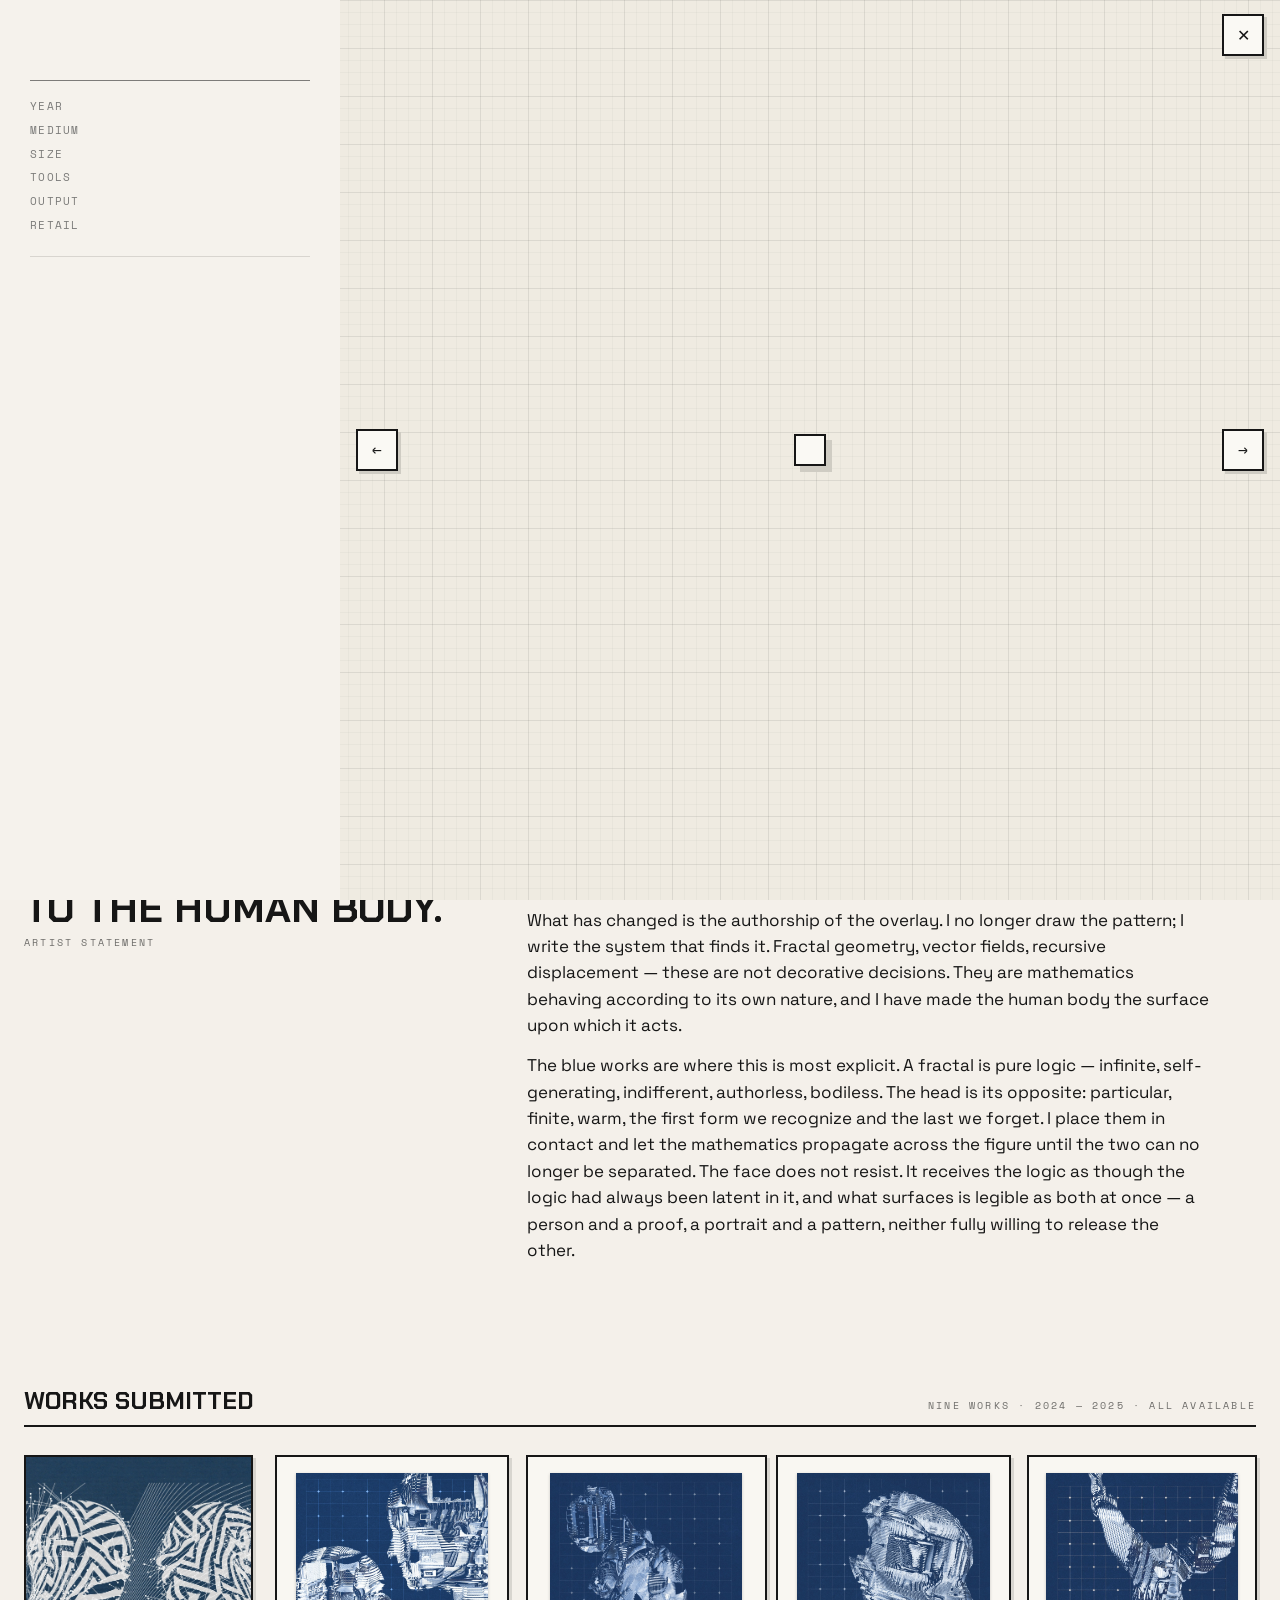
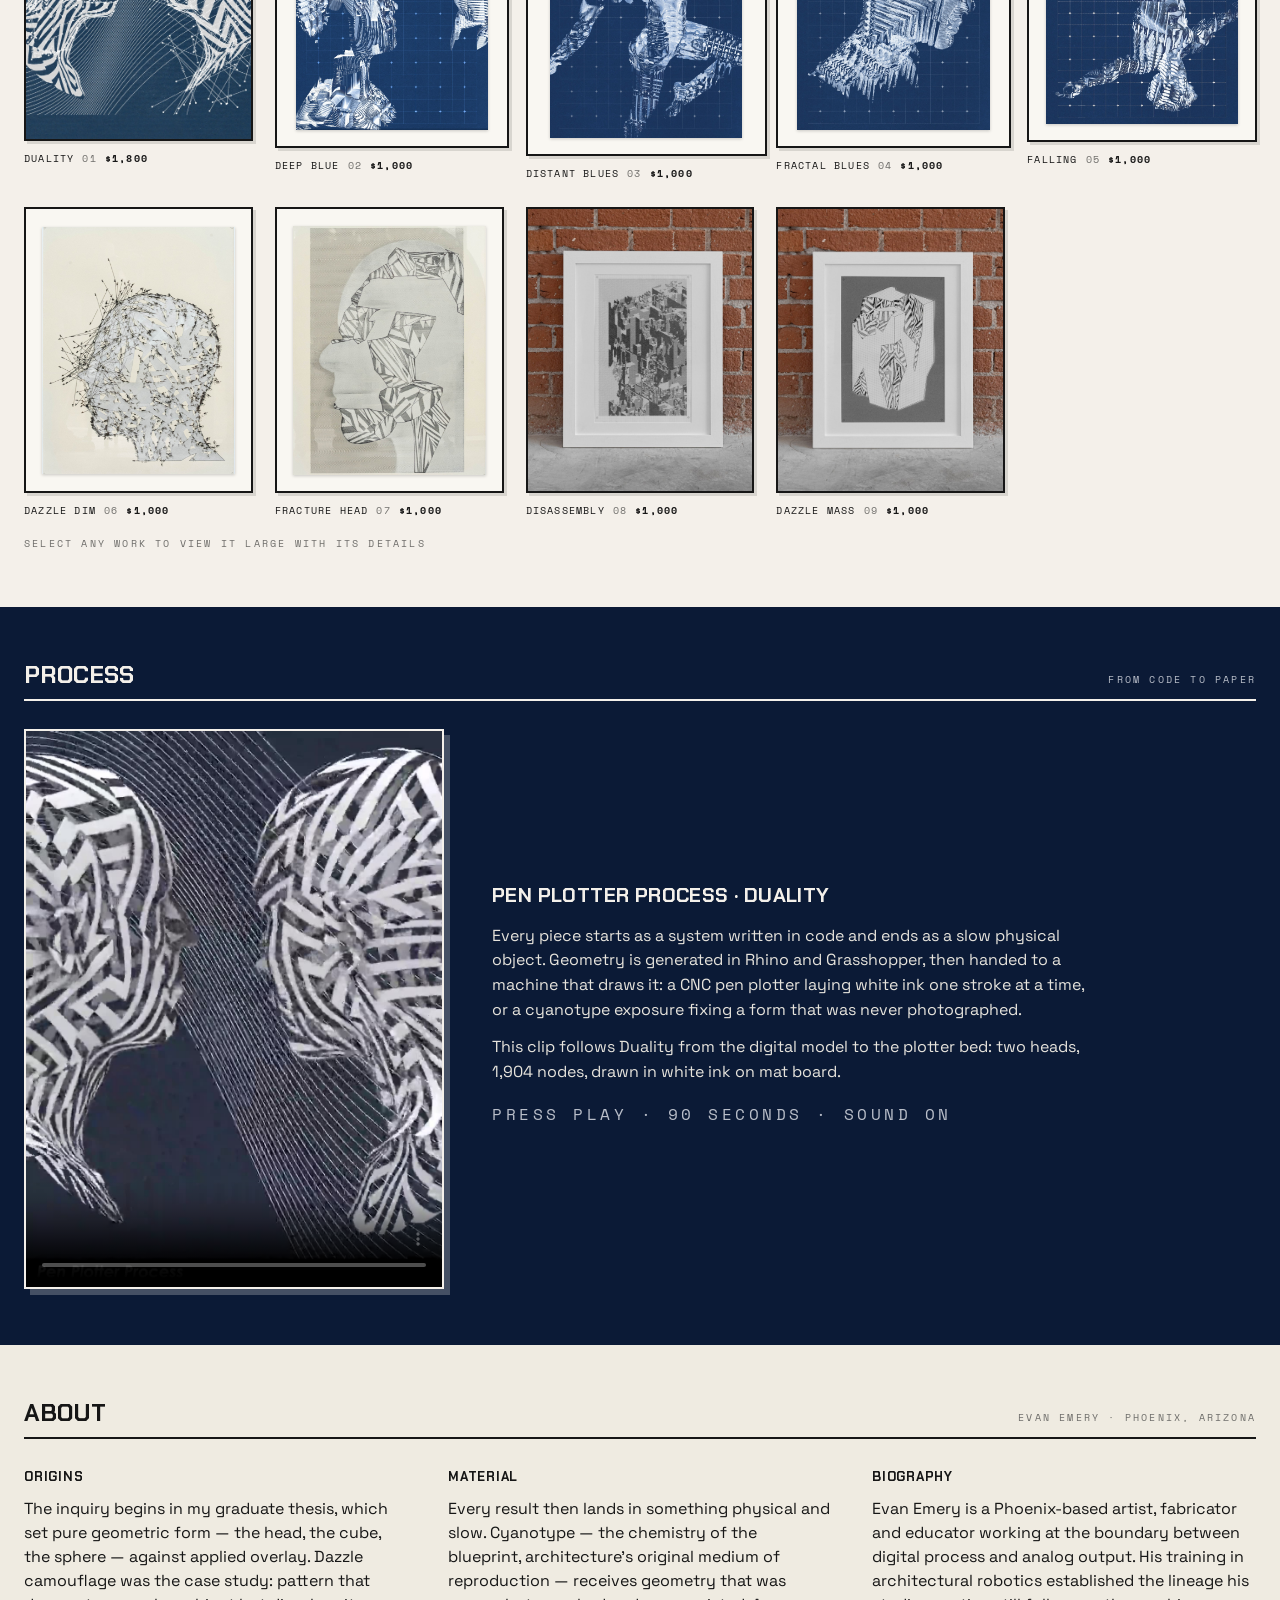
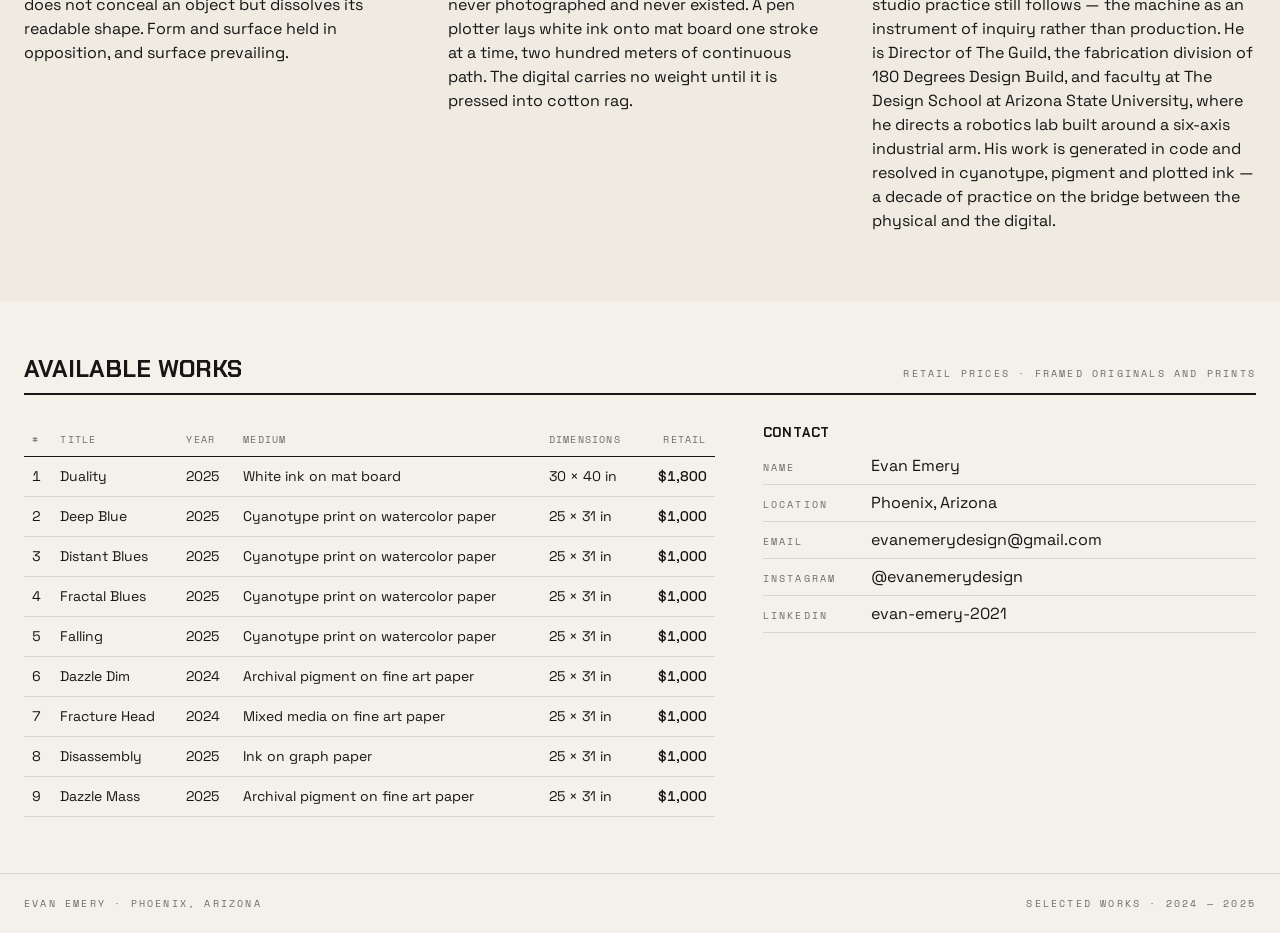
==== commit 5ca41b42: "Reorder: framed pieces close the set Co-Authored-By: Claude Fable 5.1 <noreply@anthropic.com>" ====
--- a/selected-works/index.html
+++ b/selected-works/index.html
@@ -154,21 +154,21 @@
   <div class="box"><img src="img/falling.jpg" alt="Falling" loading="eager"></div>
   <div class="cap"><span class="t">Falling</span><span class="n">05</span><span class="p">$1,000</span></div>
 </button>
-<button class="card photo" data-i="5" aria-label="Open Disassembly">
+<button class="card" data-i="5" aria-label="Open Dazzle Dim">
+  <div class="box"><img src="img/dazzle-dim.jpg" alt="Dazzle Dim" loading="lazy"></div>
+  <div class="cap"><span class="t">Dazzle Dim</span><span class="n">06</span><span class="p">$1,000</span></div>
+</button>
+<button class="card" data-i="6" aria-label="Open Fracture Head">
+  <div class="box"><img src="img/fracture-head.jpg" alt="Fracture Head" loading="lazy"></div>
+  <div class="cap"><span class="t">Fracture Head</span><span class="n">07</span><span class="p">$1,000</span></div>
+</button>
+<button class="card photo" data-i="7" aria-label="Open Disassembly">
   <div class="box"><img src="img/disassembly.jpg" alt="Disassembly" loading="lazy"></div>
-  <div class="cap"><span class="t">Disassembly</span><span class="n">06</span><span class="p">$1,000</span></div>
-</button>
-<button class="card photo" data-i="6" aria-label="Open Dazzle Mass">
+  <div class="cap"><span class="t">Disassembly</span><span class="n">08</span><span class="p">$1,000</span></div>
+</button>
+<button class="card photo" data-i="8" aria-label="Open Dazzle Mass">
   <div class="box"><img src="img/dazzle-mass.jpg" alt="Dazzle Mass" loading="lazy"></div>
-  <div class="cap"><span class="t">Dazzle Mass</span><span class="n">07</span><span class="p">$1,000</span></div>
-</button>
-<button class="card" data-i="7" aria-label="Open Dazzle Dim">
-  <div class="box"><img src="img/dazzle-dim.jpg" alt="Dazzle Dim" loading="lazy"></div>
-  <div class="cap"><span class="t">Dazzle Dim</span><span class="n">08</span><span class="p">$1,000</span></div>
-</button>
-<button class="card" data-i="8" aria-label="Open Fracture Head">
-  <div class="box"><img src="img/fracture-head.jpg" alt="Fracture Head" loading="lazy"></div>
-  <div class="cap"><span class="t">Fracture Head</span><span class="n">09</span><span class="p">$1,000</span></div>
+  <div class="cap"><span class="t">Dazzle Mass</span><span class="n">09</span><span class="p">$1,000</span></div>
 </button>
   </div>
   <div class="hint lab">Select any work to view it large with its details</div>
@@ -195,7 +195,7 @@
 <section class="s" id="list"><div class="wrap">
   <div class="hd"><h2 class="cp">Available works</h2><span class="lab">Retail prices · framed originals and prints</span></div>
   <div class="two">
-    <div><div class="tw"><table><thead><tr><th>#</th><th>Title</th><th>Year</th><th>Medium</th><th>Dimensions</th><th>Retail</th></tr></thead><tbody><tr><td>1</td><td>Duality</td><td>2025</td><td>White ink on mat board</td><td>30 × 40 in</td><td>$1,800</td></tr><tr><td>2</td><td>Deep Blue</td><td>2025</td><td>Cyanotype print on watercolor paper</td><td>25 × 31 in</td><td>$1,000</td></tr><tr><td>3</td><td>Distant Blues</td><td>2025</td><td>Cyanotype print on watercolor paper</td><td>25 × 31 in</td><td>$1,000</td></tr><tr><td>4</td><td>Fractal Blues</td><td>2025</td><td>Cyanotype print on watercolor paper</td><td>25 × 31 in</td><td>$1,000</td></tr><tr><td>5</td><td>Falling</td><td>2025</td><td>Cyanotype print on watercolor paper</td><td>25 × 31 in</td><td>$1,000</td></tr><tr><td>6</td><td>Disassembly</td><td>2025</td><td>Ink on graph paper</td><td>25 × 31 in</td><td>$1,000</td></tr><tr><td>7</td><td>Dazzle Mass</td><td>2025</td><td>Archival pigment on fine art paper</td><td>25 × 31 in</td><td>$1,000</td></tr><tr><td>8</td><td>Dazzle Dim</td><td>2024</td><td>Archival pigment on fine art paper</td><td>25 × 31 in</td><td>$1,000</td></tr><tr><td>9</td><td>Fracture Head</td><td>2024</td><td>Mixed media on fine art paper</td><td>25 × 31 in</td><td>$1,000</td></tr></tbody></table></div>
+    <div><div class="tw"><table><thead><tr><th>#</th><th>Title</th><th>Year</th><th>Medium</th><th>Dimensions</th><th>Retail</th></tr></thead><tbody><tr><td>1</td><td>Duality</td><td>2025</td><td>White ink on mat board</td><td>30 × 40 in</td><td>$1,800</td></tr><tr><td>2</td><td>Deep Blue</td><td>2025</td><td>Cyanotype print on watercolor paper</td><td>25 × 31 in</td><td>$1,000</td></tr><tr><td>3</td><td>Distant Blues</td><td>2025</td><td>Cyanotype print on watercolor paper</td><td>25 × 31 in</td><td>$1,000</td></tr><tr><td>4</td><td>Fractal Blues</td><td>2025</td><td>Cyanotype print on watercolor paper</td><td>25 × 31 in</td><td>$1,000</td></tr><tr><td>5</td><td>Falling</td><td>2025</td><td>Cyanotype print on watercolor paper</td><td>25 × 31 in</td><td>$1,000</td></tr><tr><td>6</td><td>Dazzle Dim</td><td>2024</td><td>Archival pigment on fine art paper</td><td>25 × 31 in</td><td>$1,000</td></tr><tr><td>7</td><td>Fracture Head</td><td>2024</td><td>Mixed media on fine art paper</td><td>25 × 31 in</td><td>$1,000</td></tr><tr><td>8</td><td>Disassembly</td><td>2025</td><td>Ink on graph paper</td><td>25 × 31 in</td><td>$1,000</td></tr><tr><td>9</td><td>Dazzle Mass</td><td>2025</td><td>Archival pigment on fine art paper</td><td>25 × 31 in</td><td>$1,000</td></tr></tbody></table></div>
       </div>
     <div class="contact"><h3 class="cp">Contact</h3>
       <div><span class="k lab">Name</span><span>Evan Emery</span></div>
@@ -221,7 +221,7 @@
 </div>
 
 <script>
-const WORKS = [{"id": "duality", "title": "Duality", "year": "2025", "medium": "White ink on mat board", "size": "30 \u00d7 40 in", "price": "$1,800", "tools": "Rhino \u00b7 Grasshopper", "out": "CNC pen plotter", "wide": true, "photo": false, "desc": "<p>Two systems read a single signal and disagree. Continuous linework faces a point cloud across a plotted field \u2014 one describing the head as gesture, the other as discrete data. Neither is a translation of the other; they are parallel accounts of the same subject, and the space between them is the work. 1,904 nodes, laid down in white ink by plotter.</p>"}, {"id": "deep-blue", "title": "Deep Blue", "year": "2025", "medium": "Cyanotype print on watercolor paper", "size": "25 \u00d7 31 in", "price": "$1,000", "tools": "Octane Render \u00b7 Vectron \u00b7 C4D", "out": "Cyanotype", "wide": false, "photo": false, "desc": "<p>Two heads emerge from a field of fractal geometry, the brighter values pushed forward until the face stands in relief. The mathematics is not applied to the figure as decoration; it constitutes the figure, and the figure permits it. Exposed in cyanotype \u2014 the blueprint's own chemistry, receiving a form that was never photographed because it never stood anywhere.</p>"}, {"id": "distant-blues", "title": "Distant Blues", "year": "2025", "medium": "Cyanotype print on watercolor paper", "size": "25 \u00d7 31 in", "price": "$1,000", "tools": "Octane Render \u00b7 Vectron \u00b7 C4D", "out": "Cyanotype", "wide": false, "photo": false, "desc": "<p>A single figure raised out of a height field until the body reads as landmass. The same operation that turns elevation data into terrain turns a person into country \u2014 contour, ridge, the long shallow grade of a shoulder. What the mathematics cannot distinguish between is precisely the point.</p>"}, {"id": "fractal-blues", "title": "Fractal Blues", "year": "2025", "medium": "Cyanotype print on watercolor paper", "size": "25 \u00d7 31 in", "price": "$1,000", "tools": "Octane Render \u00b7 Vectron \u00b7 C4D", "out": "Cyanotype", "wide": false, "photo": false, "desc": "<p>Recursive displacement folds the profile into itself, self-similar across six octaves. Approach it at any scale and the same logic is found running. Here the overlay has not merely covered the form \u2014 it has replaced its interior, and the head survives as an outline around a process that has no interest in faces.</p>"}, {"id": "falling", "title": "Falling", "year": "2025", "medium": "Cyanotype print on watercolor paper", "size": "25 \u00d7 31 in", "price": "$1,000", "tools": "Octane Render \u00b7 Vectron \u00b7 C4D", "out": "Cyanotype", "wide": false, "photo": false, "desc": "<p>A figure caught mid-descent, extruded and inverted so the mass unspools downward. Gravity here is not a force in the world but an operation on a height map \u2014 falling as arithmetic. The body obeys anyway, and the result is legible as motion before it is legible as math.</p>"}, {"id": "disassembly", "title": "Disassembly", "year": "2025", "medium": "Ink on graph paper", "size": "25 \u00d7 31 in", "price": "$1,000", "tools": "Rhino \u00b7 Grasshopper \u00b7 DrawingBot v3", "out": "CNC pen plotter", "wide": false, "photo": true, "desc": "<p>An isometric mass constructed block by block, its edges shaking loose into fragments. Drawn at thirty degrees on graph paper \u2014 the oldest apparatus of architectural representation \u2014 and coming apart in the course of being drawn. The grid that makes the form describable is the same grid it dissolves into.</p>"}, {"id": "dazzle-mass", "title": "Dazzle Mass", "year": "2025", "medium": "Archival pigment on fine art paper", "size": "25 \u00d7 31 in", "price": "$1,000", "tools": "Rhino \u00b7 Grasshopper \u00b7 Blender", "out": "Archival inkjet", "wide": false, "photo": true, "desc": "<p>A gridded volume carved into a figure, the cut faces flashing dazzle pattern where the form breaks. The thesis argument stated without hedging: solid geometry beneath, camouflage above, and the eye unable to hold both at once. Pattern does not hide the mass here. It contests it.</p>"}, {"id": "dazzle-dim", "title": "Dazzle Dim", "year": "2024", "medium": "Archival pigment on fine art paper", "size": "25 \u00d7 31 in", "price": "$1,000", "tools": "Rhino \u00b7 Grasshopper", "out": "CNC pen plotter", "wide": false, "photo": false, "desc": "<p>A portrait resolved from a swarm of 4,120 vector arrows, each carrying a direction and a magnitude sampled across the head. There is no contour and no edge anywhere in the drawing. The likeness exists only as a consequence of how the field behaves, and disappears if the field is asked to behave otherwise.</p>"}, {"id": "fracture-head", "title": "Fracture Head", "year": "2024", "medium": "Mixed media on fine art paper", "size": "25 \u00d7 31 in", "price": "$1,000", "tools": "Rhino \u00b7 Grasshopper \u00b7 Blender \u00b7 DrawingBot v3", "out": "Spray paint \u00b7 CNC pen plotter", "wide": false, "photo": false, "desc": "<p>A faceted profile split along an algorithmic seam. Fracture physics run across 2,048 faces of low-poly geometry, then pressed into paper with spray paint and plotter ink \u2014 a simulated break given a surface that can actually hold pigment. The violence is computational; the residue is physical.</p>"}];
+const WORKS = [{"id": "duality", "title": "Duality", "year": "2025", "medium": "White ink on mat board", "size": "30 \u00d7 40 in", "price": "$1,800", "tools": "Rhino \u00b7 Grasshopper", "out": "CNC pen plotter", "wide": true, "photo": false, "desc": "<p>Two systems read a single signal and disagree. Continuous linework faces a point cloud across a plotted field \u2014 one describing the head as gesture, the other as discrete data. Neither is a translation of the other; they are parallel accounts of the same subject, and the space between them is the work. 1,904 nodes, laid down in white ink by plotter.</p>"}, {"id": "deep-blue", "title": "Deep Blue", "year": "2025", "medium": "Cyanotype print on watercolor paper", "size": "25 \u00d7 31 in", "price": "$1,000", "tools": "Octane Render \u00b7 Vectron \u00b7 C4D", "out": "Cyanotype", "wide": false, "photo": false, "desc": "<p>Two heads emerge from a field of fractal geometry, the brighter values pushed forward until the face stands in relief. The mathematics is not applied to the figure as decoration; it constitutes the figure, and the figure permits it. Exposed in cyanotype \u2014 the blueprint's own chemistry, receiving a form that was never photographed because it never stood anywhere.</p>"}, {"id": "distant-blues", "title": "Distant Blues", "year": "2025", "medium": "Cyanotype print on watercolor paper", "size": "25 \u00d7 31 in", "price": "$1,000", "tools": "Octane Render \u00b7 Vectron \u00b7 C4D", "out": "Cyanotype", "wide": false, "photo": false, "desc": "<p>A single figure raised out of a height field until the body reads as landmass. The same operation that turns elevation data into terrain turns a person into country \u2014 contour, ridge, the long shallow grade of a shoulder. What the mathematics cannot distinguish between is precisely the point.</p>"}, {"id": "fractal-blues", "title": "Fractal Blues", "year": "2025", "medium": "Cyanotype print on watercolor paper", "size": "25 \u00d7 31 in", "price": "$1,000", "tools": "Octane Render \u00b7 Vectron \u00b7 C4D", "out": "Cyanotype", "wide": false, "photo": false, "desc": "<p>Recursive displacement folds the profile into itself, self-similar across six octaves. Approach it at any scale and the same logic is found running. Here the overlay has not merely covered the form \u2014 it has replaced its interior, and the head survives as an outline around a process that has no interest in faces.</p>"}, {"id": "falling", "title": "Falling", "year": "2025", "medium": "Cyanotype print on watercolor paper", "size": "25 \u00d7 31 in", "price": "$1,000", "tools": "Octane Render \u00b7 Vectron \u00b7 C4D", "out": "Cyanotype", "wide": false, "photo": false, "desc": "<p>A figure caught mid-descent, extruded and inverted so the mass unspools downward. Gravity here is not a force in the world but an operation on a height map \u2014 falling as arithmetic. The body obeys anyway, and the result is legible as motion before it is legible as math.</p>"}, {"id": "dazzle-dim", "title": "Dazzle Dim", "year": "2024", "medium": "Archival pigment on fine art paper", "size": "25 \u00d7 31 in", "price": "$1,000", "tools": "Rhino \u00b7 Grasshopper", "out": "CNC pen plotter", "wide": false, "photo": false, "desc": "<p>A portrait resolved from a swarm of 4,120 vector arrows, each carrying a direction and a magnitude sampled across the head. There is no contour and no edge anywhere in the drawing. The likeness exists only as a consequence of how the field behaves, and disappears if the field is asked to behave otherwise.</p>"}, {"id": "fracture-head", "title": "Fracture Head", "year": "2024", "medium": "Mixed media on fine art paper", "size": "25 \u00d7 31 in", "price": "$1,000", "tools": "Rhino \u00b7 Grasshopper \u00b7 Blender \u00b7 DrawingBot v3", "out": "Spray paint \u00b7 CNC pen plotter", "wide": false, "photo": false, "desc": "<p>A faceted profile split along an algorithmic seam. Fracture physics run across 2,048 faces of low-poly geometry, then pressed into paper with spray paint and plotter ink \u2014 a simulated break given a surface that can actually hold pigment. The violence is computational; the residue is physical.</p>"}, {"id": "disassembly", "title": "Disassembly", "year": "2025", "medium": "Ink on graph paper", "size": "25 \u00d7 31 in", "price": "$1,000", "tools": "Rhino \u00b7 Grasshopper \u00b7 DrawingBot v3", "out": "CNC pen plotter", "wide": false, "photo": true, "desc": "<p>An isometric mass constructed block by block, its edges shaking loose into fragments. Drawn at thirty degrees on graph paper \u2014 the oldest apparatus of architectural representation \u2014 and coming apart in the course of being drawn. The grid that makes the form describable is the same grid it dissolves into.</p>"}, {"id": "dazzle-mass", "title": "Dazzle Mass", "year": "2025", "medium": "Archival pigment on fine art paper", "size": "25 \u00d7 31 in", "price": "$1,000", "tools": "Rhino \u00b7 Grasshopper \u00b7 Blender", "out": "Archival inkjet", "wide": false, "photo": true, "desc": "<p>A gridded volume carved into a figure, the cut faces flashing dazzle pattern where the form breaks. The thesis argument stated without hedging: solid geometry beneath, camouflage above, and the eye unable to hold both at once. Pattern does not hide the mass here. It contests it.</p>"}];
 const lb = document.getElementById('lb'); let cur = 0, lastFocus = null;
 const $ = id => document.getElementById(id);
 function show(i) {
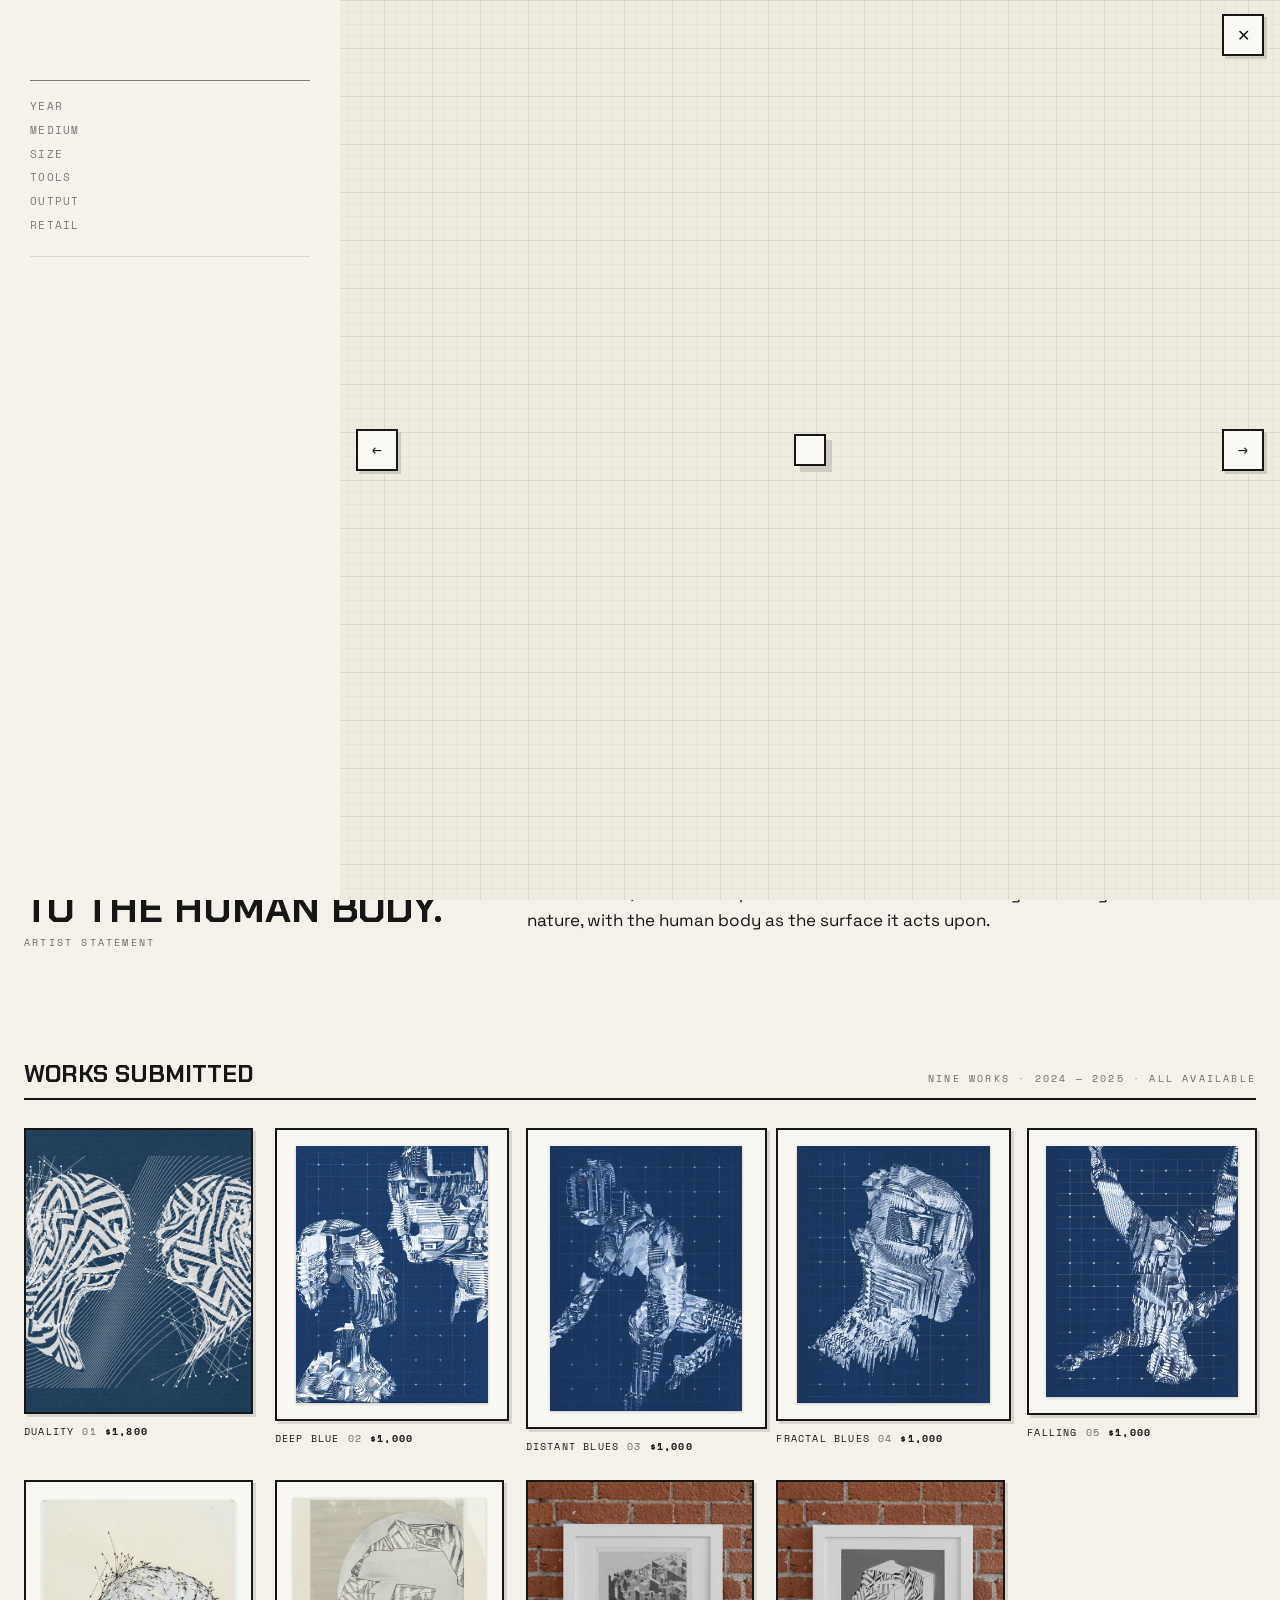
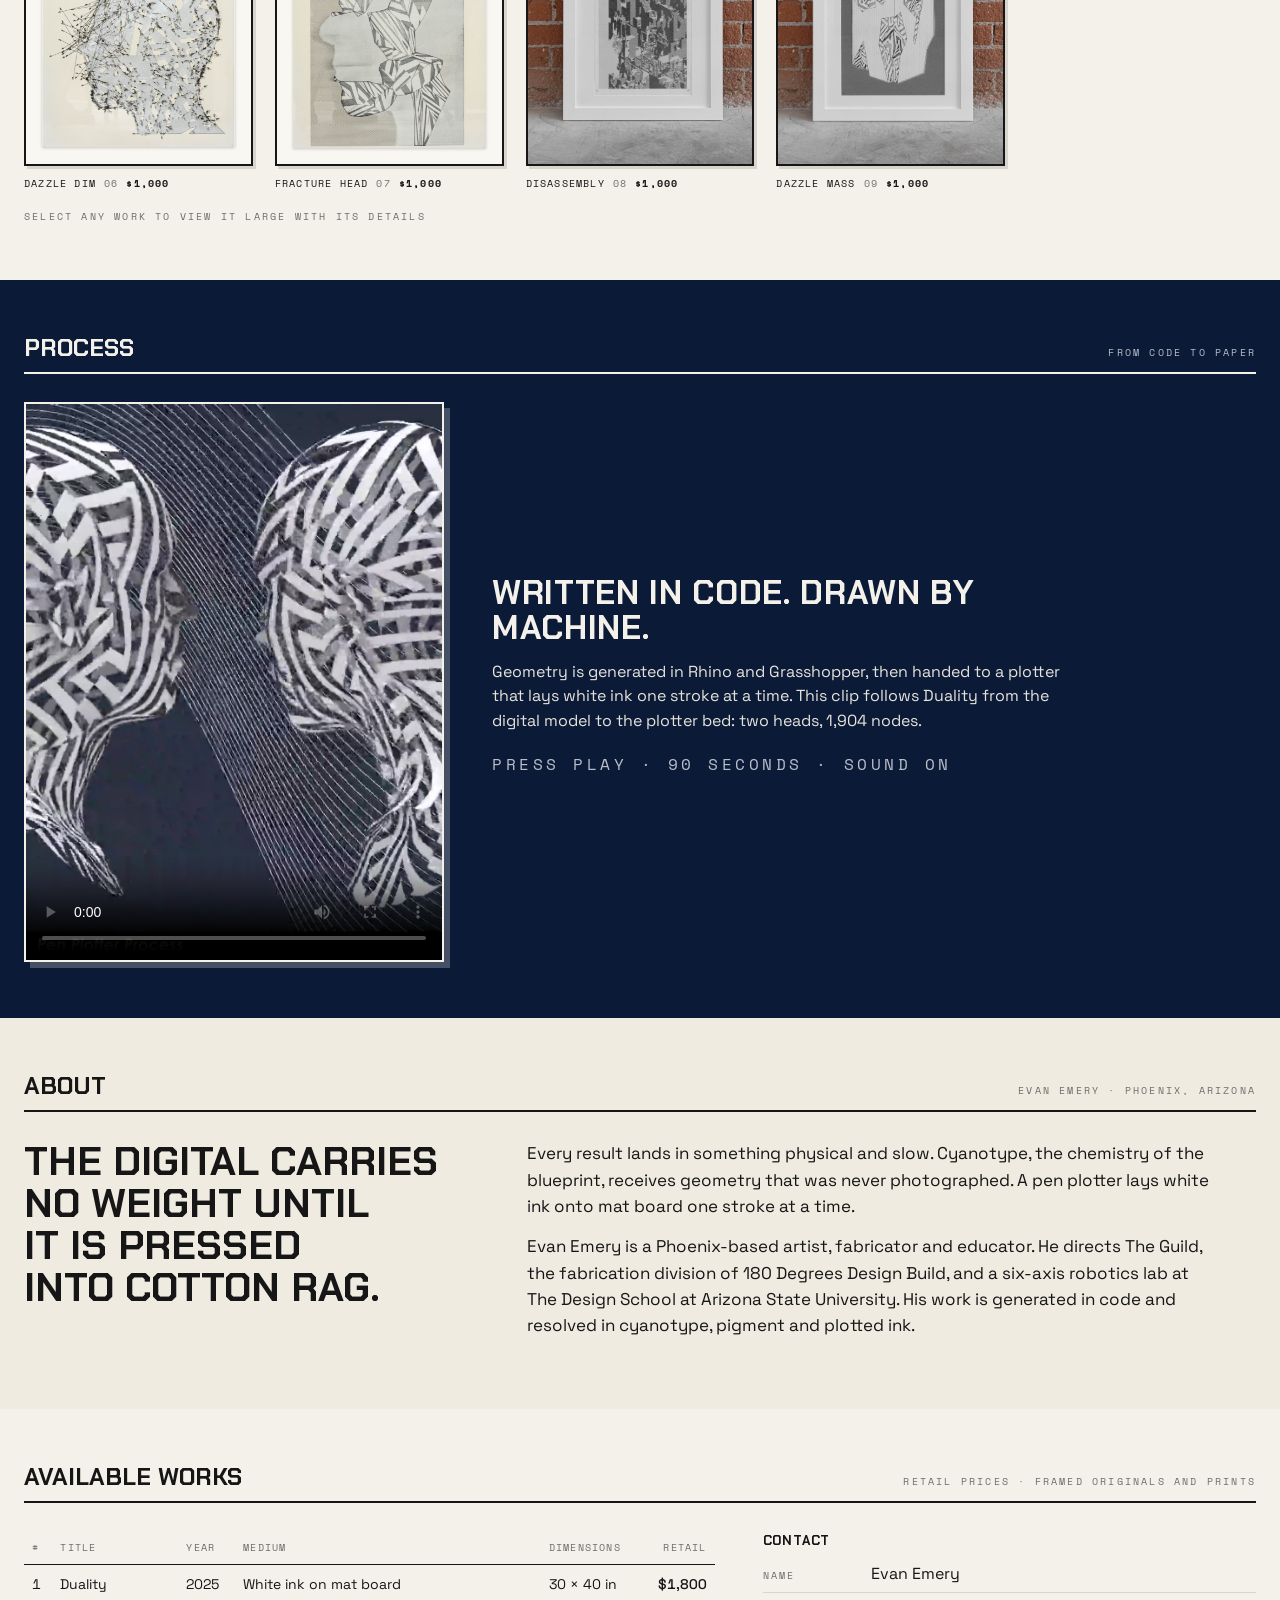
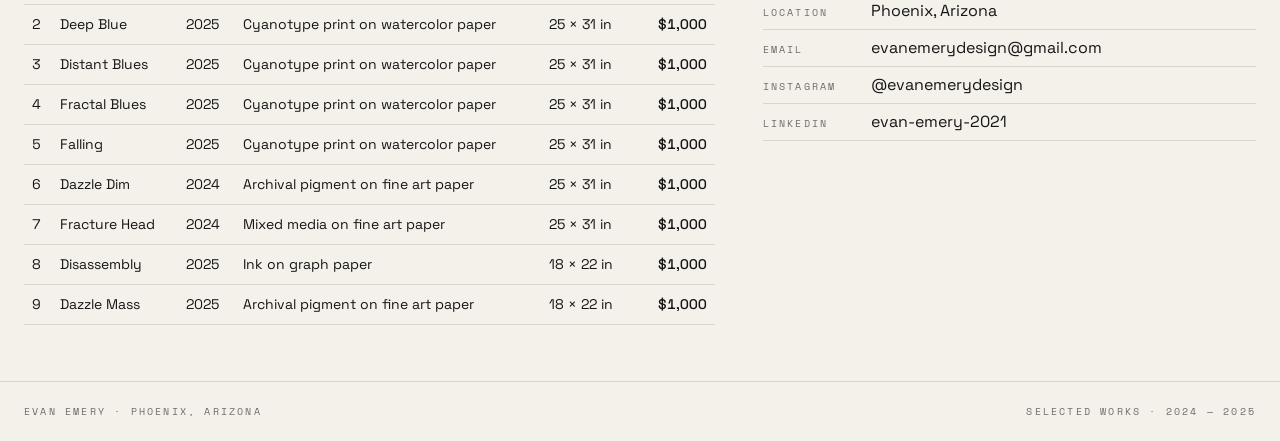
==== commit 84448c5a: "Tighter copy, taglines, 18x22 sizes, no total Co-Authored-By: Claude Fable 5.1 <noreply@anthropic.co" ====
--- a/selected-works/index.html
+++ b/selected-works/index.html
@@ -97,6 +97,11 @@
 @media (max-width:900px) { .cols { grid-template-columns:1fr; gap:8px; } }
 .cols p { margin:0 0 12px; max-width:62ch; }
 .cols h3 { margin:22px 0 10px; font-size:13px; letter-spacing:.06em; text-transform:uppercase; }
+.about { display:grid; grid-template-columns:minmax(0,1fr) minmax(0,1.6fr); gap:48px; align-items:start; }
+@media (max-width:900px) { .about { grid-template-columns:1fr; gap:20px; } }
+.about .lede { margin:0; font-family:'Chakra Petch', 'Arial Narrow', sans-serif; font-weight:700; font-size:clamp(26px, 3.2vw, 40px); line-height:1.05; text-transform:uppercase; text-wrap:balance; }
+.about .body p { margin:0 0 14px; font-size:17px; line-height:1.55; max-width:62ch; }
+.ptxt h3 { font-size:clamp(24px, 2.6vw, 34px) !important; line-height:1.05 !important; }
 /* list */
 .two { display:grid; grid-template-columns:1.4fr 1fr; gap:48px; align-items:start; }
 @media (max-width:900px) { .two { grid-template-columns:1fr; } }
@@ -128,7 +133,7 @@
 
 <section class="brief" id="statement"><div class="in">
   <div><p class="lede">My work applies the instruments of architecture to the human body.</p><div class="lab">Artist statement</div></div>
-  <div class="body"><p>Height fields, isometric projection, voxel decomposition, point clouds, the surveyor's annotation — these are the conventions by which we describe buildings and terrain. I turn them toward a face. What returns is a body read as site: a head that behaves as topography, a figure that resolves into coordinates, a torso disassembled block by block across graph paper.</p><p>What has changed is the authorship of the overlay. I no longer draw the pattern; I write the system that finds it. Fractal geometry, vector fields, recursive displacement — these are not decorative decisions. They are mathematics behaving according to its own nature, and I have made the human body the surface upon which it acts.</p><p>The blue works are where this is most explicit. A fractal is pure logic — infinite, self-generating, indifferent, authorless, bodiless. The head is its opposite: particular, finite, warm, the first form we recognize and the last we forget. I place them in contact and let the mathematics propagate across the figure until the two can no longer be separated. The face does not resist. It receives the logic as though the logic had always been latent in it, and what surfaces is legible as both at once — a person and a proof, a portrait and a pattern, neither fully willing to release the other.</p></div>
+  <div class="body"><p>Height fields, isometric projection, voxel decomposition, point clouds, the surveyor’s annotation: the conventions by which we describe buildings and terrain, turned toward a face. What returns is a body read as site.</p><p>I no longer draw the pattern; I write the system that finds it. Fractal geometry, vector fields, recursive displacement: mathematics behaving according to its own nature, with the human body as the surface it acts upon.</p></div>
 </div></section>
 
 <section class="s" id="works"><div class="wrap">
@@ -179,9 +184,8 @@
   <div class="proc">
     <div class="vid"><video id="btsVideo" src="bts.mp4" poster="img/bts-poster.jpg" controls playsinline preload="metadata"></video></div>
     <div class="ptxt">
-      <h3 class="cp">Pen plotter process · Duality</h3>
-      <p>Every piece starts as a system written in code and ends as a slow physical object. Geometry is generated in Rhino and Grasshopper, then handed to a machine that draws it: a CNC pen plotter laying white ink one stroke at a time, or a cyanotype exposure fixing a form that was never photographed.</p>
-      <p>This clip follows Duality from the digital model to the plotter bed: two heads, 1,904 nodes, drawn in white ink on mat board.</p>
+      <h3 class="cp">Written in code. Drawn by machine.</h3>
+      <p>Geometry is generated in Rhino and Grasshopper, then handed to a plotter that lays white ink one stroke at a time. This clip follows Duality from the digital model to the plotter bed: two heads, 1,904 nodes.</p>
       <p class="lab" style="color:#b9bec9; margin-top:18px">Press play · 90 seconds · sound on</p>
     </div>
   </div>
@@ -189,13 +193,13 @@
 
 <section class="s" id="about" style="background:var(--bg2)"><div class="wrap">
   <div class="hd"><h2 class="cp">About</h2><span class="lab">Evan Emery · Phoenix, Arizona</span></div>
-  <div class="cols"><div><h3 class="cp" style="margin-top:0">Origins</h3><p>The inquiry begins in my graduate thesis, which set pure geometric form — the head, the cube, the sphere — against applied overlay. Dazzle camouflage was the case study: pattern that does not conceal an object but dissolves its readable shape. Form and surface held in opposition, and surface prevailing.</p></div><div><h3 class="cp" style="margin-top:0">Material</h3><p>Every result then lands in something physical and slow. Cyanotype — the chemistry of the blueprint, architecture's original medium of reproduction — receives geometry that was never photographed and never existed. A pen plotter lays white ink onto mat board one stroke at a time, two hundred meters of continuous path. The digital carries no weight until it is pressed into cotton rag.</p></div><div><h3 class="cp" style="margin-top:0">Biography</h3><p>Evan Emery is a Phoenix-based artist, fabricator and educator working at the boundary between digital process and analog output. His training in architectural robotics established the lineage his studio practice still follows — the machine as an instrument of inquiry rather than production. He is Director of The Guild, the fabrication division of 180 Degrees Design Build, and faculty at The Design School at Arizona State University, where he directs a robotics lab built around a six-axis industrial arm. His work is generated in code and resolved in cyanotype, pigment and plotted ink — a decade of practice on the bridge between the physical and the digital.</p></div></div>
+  <div class="about"><p class="lede">The digital carries no weight until it is pressed into cotton rag.</p><div class="body"><p>Every result lands in something physical and slow. Cyanotype, the chemistry of the blueprint, receives geometry that was never photographed. A pen plotter lays white ink onto mat board one stroke at a time.</p><p>Evan Emery is a Phoenix-based artist, fabricator and educator. He directs The Guild, the fabrication division of 180 Degrees Design Build, and a six-axis robotics lab at The Design School at Arizona State University. His work is generated in code and resolved in cyanotype, pigment and plotted ink.</p></div></div>
 </div></section>
 
 <section class="s" id="list"><div class="wrap">
   <div class="hd"><h2 class="cp">Available works</h2><span class="lab">Retail prices · framed originals and prints</span></div>
   <div class="two">
-    <div><div class="tw"><table><thead><tr><th>#</th><th>Title</th><th>Year</th><th>Medium</th><th>Dimensions</th><th>Retail</th></tr></thead><tbody><tr><td>1</td><td>Duality</td><td>2025</td><td>White ink on mat board</td><td>30 × 40 in</td><td>$1,800</td></tr><tr><td>2</td><td>Deep Blue</td><td>2025</td><td>Cyanotype print on watercolor paper</td><td>25 × 31 in</td><td>$1,000</td></tr><tr><td>3</td><td>Distant Blues</td><td>2025</td><td>Cyanotype print on watercolor paper</td><td>25 × 31 in</td><td>$1,000</td></tr><tr><td>4</td><td>Fractal Blues</td><td>2025</td><td>Cyanotype print on watercolor paper</td><td>25 × 31 in</td><td>$1,000</td></tr><tr><td>5</td><td>Falling</td><td>2025</td><td>Cyanotype print on watercolor paper</td><td>25 × 31 in</td><td>$1,000</td></tr><tr><td>6</td><td>Dazzle Dim</td><td>2024</td><td>Archival pigment on fine art paper</td><td>25 × 31 in</td><td>$1,000</td></tr><tr><td>7</td><td>Fracture Head</td><td>2024</td><td>Mixed media on fine art paper</td><td>25 × 31 in</td><td>$1,000</td></tr><tr><td>8</td><td>Disassembly</td><td>2025</td><td>Ink on graph paper</td><td>25 × 31 in</td><td>$1,000</td></tr><tr><td>9</td><td>Dazzle Mass</td><td>2025</td><td>Archival pigment on fine art paper</td><td>25 × 31 in</td><td>$1,000</td></tr></tbody></table></div>
+    <div><div class="tw"><table><thead><tr><th>#</th><th>Title</th><th>Year</th><th>Medium</th><th>Dimensions</th><th>Retail</th></tr></thead><tbody><tr><td>1</td><td>Duality</td><td>2025</td><td>White ink on mat board</td><td>30 × 40 in</td><td>$1,800</td></tr><tr><td>2</td><td>Deep Blue</td><td>2025</td><td>Cyanotype print on watercolor paper</td><td>25 × 31 in</td><td>$1,000</td></tr><tr><td>3</td><td>Distant Blues</td><td>2025</td><td>Cyanotype print on watercolor paper</td><td>25 × 31 in</td><td>$1,000</td></tr><tr><td>4</td><td>Fractal Blues</td><td>2025</td><td>Cyanotype print on watercolor paper</td><td>25 × 31 in</td><td>$1,000</td></tr><tr><td>5</td><td>Falling</td><td>2025</td><td>Cyanotype print on watercolor paper</td><td>25 × 31 in</td><td>$1,000</td></tr><tr><td>6</td><td>Dazzle Dim</td><td>2024</td><td>Archival pigment on fine art paper</td><td>25 × 31 in</td><td>$1,000</td></tr><tr><td>7</td><td>Fracture Head</td><td>2024</td><td>Mixed media on fine art paper</td><td>25 × 31 in</td><td>$1,000</td></tr><tr><td>8</td><td>Disassembly</td><td>2025</td><td>Ink on graph paper</td><td>18 × 22 in</td><td>$1,000</td></tr><tr><td>9</td><td>Dazzle Mass</td><td>2025</td><td>Archival pigment on fine art paper</td><td>18 × 22 in</td><td>$1,000</td></tr></tbody></table></div>
       </div>
     <div class="contact"><h3 class="cp">Contact</h3>
       <div><span class="k lab">Name</span><span>Evan Emery</span></div>
@@ -221,7 +225,7 @@
 </div>
 
 <script>
-const WORKS = [{"id": "duality", "title": "Duality", "year": "2025", "medium": "White ink on mat board", "size": "30 \u00d7 40 in", "price": "$1,800", "tools": "Rhino \u00b7 Grasshopper", "out": "CNC pen plotter", "wide": true, "photo": false, "desc": "<p>Two systems read a single signal and disagree. Continuous linework faces a point cloud across a plotted field \u2014 one describing the head as gesture, the other as discrete data. Neither is a translation of the other; they are parallel accounts of the same subject, and the space between them is the work. 1,904 nodes, laid down in white ink by plotter.</p>"}, {"id": "deep-blue", "title": "Deep Blue", "year": "2025", "medium": "Cyanotype print on watercolor paper", "size": "25 \u00d7 31 in", "price": "$1,000", "tools": "Octane Render \u00b7 Vectron \u00b7 C4D", "out": "Cyanotype", "wide": false, "photo": false, "desc": "<p>Two heads emerge from a field of fractal geometry, the brighter values pushed forward until the face stands in relief. The mathematics is not applied to the figure as decoration; it constitutes the figure, and the figure permits it. Exposed in cyanotype \u2014 the blueprint's own chemistry, receiving a form that was never photographed because it never stood anywhere.</p>"}, {"id": "distant-blues", "title": "Distant Blues", "year": "2025", "medium": "Cyanotype print on watercolor paper", "size": "25 \u00d7 31 in", "price": "$1,000", "tools": "Octane Render \u00b7 Vectron \u00b7 C4D", "out": "Cyanotype", "wide": false, "photo": false, "desc": "<p>A single figure raised out of a height field until the body reads as landmass. The same operation that turns elevation data into terrain turns a person into country \u2014 contour, ridge, the long shallow grade of a shoulder. What the mathematics cannot distinguish between is precisely the point.</p>"}, {"id": "fractal-blues", "title": "Fractal Blues", "year": "2025", "medium": "Cyanotype print on watercolor paper", "size": "25 \u00d7 31 in", "price": "$1,000", "tools": "Octane Render \u00b7 Vectron \u00b7 C4D", "out": "Cyanotype", "wide": false, "photo": false, "desc": "<p>Recursive displacement folds the profile into itself, self-similar across six octaves. Approach it at any scale and the same logic is found running. Here the overlay has not merely covered the form \u2014 it has replaced its interior, and the head survives as an outline around a process that has no interest in faces.</p>"}, {"id": "falling", "title": "Falling", "year": "2025", "medium": "Cyanotype print on watercolor paper", "size": "25 \u00d7 31 in", "price": "$1,000", "tools": "Octane Render \u00b7 Vectron \u00b7 C4D", "out": "Cyanotype", "wide": false, "photo": false, "desc": "<p>A figure caught mid-descent, extruded and inverted so the mass unspools downward. Gravity here is not a force in the world but an operation on a height map \u2014 falling as arithmetic. The body obeys anyway, and the result is legible as motion before it is legible as math.</p>"}, {"id": "dazzle-dim", "title": "Dazzle Dim", "year": "2024", "medium": "Archival pigment on fine art paper", "size": "25 \u00d7 31 in", "price": "$1,000", "tools": "Rhino \u00b7 Grasshopper", "out": "CNC pen plotter", "wide": false, "photo": false, "desc": "<p>A portrait resolved from a swarm of 4,120 vector arrows, each carrying a direction and a magnitude sampled across the head. There is no contour and no edge anywhere in the drawing. The likeness exists only as a consequence of how the field behaves, and disappears if the field is asked to behave otherwise.</p>"}, {"id": "fracture-head", "title": "Fracture Head", "year": "2024", "medium": "Mixed media on fine art paper", "size": "25 \u00d7 31 in", "price": "$1,000", "tools": "Rhino \u00b7 Grasshopper \u00b7 Blender \u00b7 DrawingBot v3", "out": "Spray paint \u00b7 CNC pen plotter", "wide": false, "photo": false, "desc": "<p>A faceted profile split along an algorithmic seam. Fracture physics run across 2,048 faces of low-poly geometry, then pressed into paper with spray paint and plotter ink \u2014 a simulated break given a surface that can actually hold pigment. The violence is computational; the residue is physical.</p>"}, {"id": "disassembly", "title": "Disassembly", "year": "2025", "medium": "Ink on graph paper", "size": "25 \u00d7 31 in", "price": "$1,000", "tools": "Rhino \u00b7 Grasshopper \u00b7 DrawingBot v3", "out": "CNC pen plotter", "wide": false, "photo": true, "desc": "<p>An isometric mass constructed block by block, its edges shaking loose into fragments. Drawn at thirty degrees on graph paper \u2014 the oldest apparatus of architectural representation \u2014 and coming apart in the course of being drawn. The grid that makes the form describable is the same grid it dissolves into.</p>"}, {"id": "dazzle-mass", "title": "Dazzle Mass", "year": "2025", "medium": "Archival pigment on fine art paper", "size": "25 \u00d7 31 in", "price": "$1,000", "tools": "Rhino \u00b7 Grasshopper \u00b7 Blender", "out": "Archival inkjet", "wide": false, "photo": true, "desc": "<p>A gridded volume carved into a figure, the cut faces flashing dazzle pattern where the form breaks. The thesis argument stated without hedging: solid geometry beneath, camouflage above, and the eye unable to hold both at once. Pattern does not hide the mass here. It contests it.</p>"}];
+const WORKS = [{"id": "duality", "title": "Duality", "year": "2025", "medium": "White ink on mat board", "size": "30 \u00d7 40 in", "price": "$1,800", "tools": "Rhino \u00b7 Grasshopper", "out": "CNC pen plotter", "wide": true, "photo": false, "desc": "<p>Two systems read a single signal and disagree. Continuous linework faces a point cloud across a plotted field \u2014 one describing the head as gesture, the other as discrete data. Neither is a translation of the other; they are parallel accounts of the same subject, and the space between them is the work. 1,904 nodes, laid down in white ink by plotter.</p>"}, {"id": "deep-blue", "title": "Deep Blue", "year": "2025", "medium": "Cyanotype print on watercolor paper", "size": "25 \u00d7 31 in", "price": "$1,000", "tools": "Octane Render \u00b7 Vectron \u00b7 C4D", "out": "Cyanotype", "wide": false, "photo": false, "desc": "<p>Two heads emerge from a field of fractal geometry, the brighter values pushed forward until the face stands in relief. The mathematics is not applied to the figure as decoration; it constitutes the figure, and the figure permits it. Exposed in cyanotype \u2014 the blueprint's own chemistry, receiving a form that was never photographed because it never stood anywhere.</p>"}, {"id": "distant-blues", "title": "Distant Blues", "year": "2025", "medium": "Cyanotype print on watercolor paper", "size": "25 \u00d7 31 in", "price": "$1,000", "tools": "Octane Render \u00b7 Vectron \u00b7 C4D", "out": "Cyanotype", "wide": false, "photo": false, "desc": "<p>A single figure raised out of a height field until the body reads as landmass. The same operation that turns elevation data into terrain turns a person into country \u2014 contour, ridge, the long shallow grade of a shoulder. What the mathematics cannot distinguish between is precisely the point.</p>"}, {"id": "fractal-blues", "title": "Fractal Blues", "year": "2025", "medium": "Cyanotype print on watercolor paper", "size": "25 \u00d7 31 in", "price": "$1,000", "tools": "Octane Render \u00b7 Vectron \u00b7 C4D", "out": "Cyanotype", "wide": false, "photo": false, "desc": "<p>Recursive displacement folds the profile into itself, self-similar across six octaves. Approach it at any scale and the same logic is found running. Here the overlay has not merely covered the form \u2014 it has replaced its interior, and the head survives as an outline around a process that has no interest in faces.</p>"}, {"id": "falling", "title": "Falling", "year": "2025", "medium": "Cyanotype print on watercolor paper", "size": "25 \u00d7 31 in", "price": "$1,000", "tools": "Octane Render \u00b7 Vectron \u00b7 C4D", "out": "Cyanotype", "wide": false, "photo": false, "desc": "<p>A figure caught mid-descent, extruded and inverted so the mass unspools downward. Gravity here is not a force in the world but an operation on a height map \u2014 falling as arithmetic. The body obeys anyway, and the result is legible as motion before it is legible as math.</p>"}, {"id": "dazzle-dim", "title": "Dazzle Dim", "year": "2024", "medium": "Archival pigment on fine art paper", "size": "25 \u00d7 31 in", "price": "$1,000", "tools": "Rhino \u00b7 Grasshopper", "out": "CNC pen plotter", "wide": false, "photo": false, "desc": "<p>A portrait resolved from a swarm of 4,120 vector arrows, each carrying a direction and a magnitude sampled across the head. There is no contour and no edge anywhere in the drawing. The likeness exists only as a consequence of how the field behaves, and disappears if the field is asked to behave otherwise.</p>"}, {"id": "fracture-head", "title": "Fracture Head", "year": "2024", "medium": "Mixed media on fine art paper", "size": "25 \u00d7 31 in", "price": "$1,000", "tools": "Rhino \u00b7 Grasshopper \u00b7 Blender \u00b7 DrawingBot v3", "out": "Spray paint \u00b7 CNC pen plotter", "wide": false, "photo": false, "desc": "<p>A faceted profile split along an algorithmic seam. Fracture physics run across 2,048 faces of low-poly geometry, then pressed into paper with spray paint and plotter ink \u2014 a simulated break given a surface that can actually hold pigment. The violence is computational; the residue is physical.</p>"}, {"id": "disassembly", "title": "Disassembly", "year": "2025", "medium": "Ink on graph paper", "size": "18 \u00d7 22 in", "price": "$1,000", "tools": "Rhino \u00b7 Grasshopper \u00b7 DrawingBot v3", "out": "CNC pen plotter", "wide": false, "photo": true, "desc": "<p>An isometric mass constructed block by block, its edges shaking loose into fragments. Drawn at thirty degrees on graph paper \u2014 the oldest apparatus of architectural representation \u2014 and coming apart in the course of being drawn. The grid that makes the form describable is the same grid it dissolves into.</p>"}, {"id": "dazzle-mass", "title": "Dazzle Mass", "year": "2025", "medium": "Archival pigment on fine art paper", "size": "18 \u00d7 22 in", "price": "$1,000", "tools": "Rhino \u00b7 Grasshopper \u00b7 Blender", "out": "Archival inkjet", "wide": false, "photo": true, "desc": "<p>A gridded volume carved into a figure, the cut faces flashing dazzle pattern where the form breaks. The thesis argument stated without hedging: solid geometry beneath, camouflage above, and the eye unable to hold both at once. Pattern does not hide the mass here. It contests it.</p>"}];
 const lb = document.getElementById('lb'); let cur = 0, lastFocus = null;
 const $ = id => document.getElementById(id);
 function show(i) {
